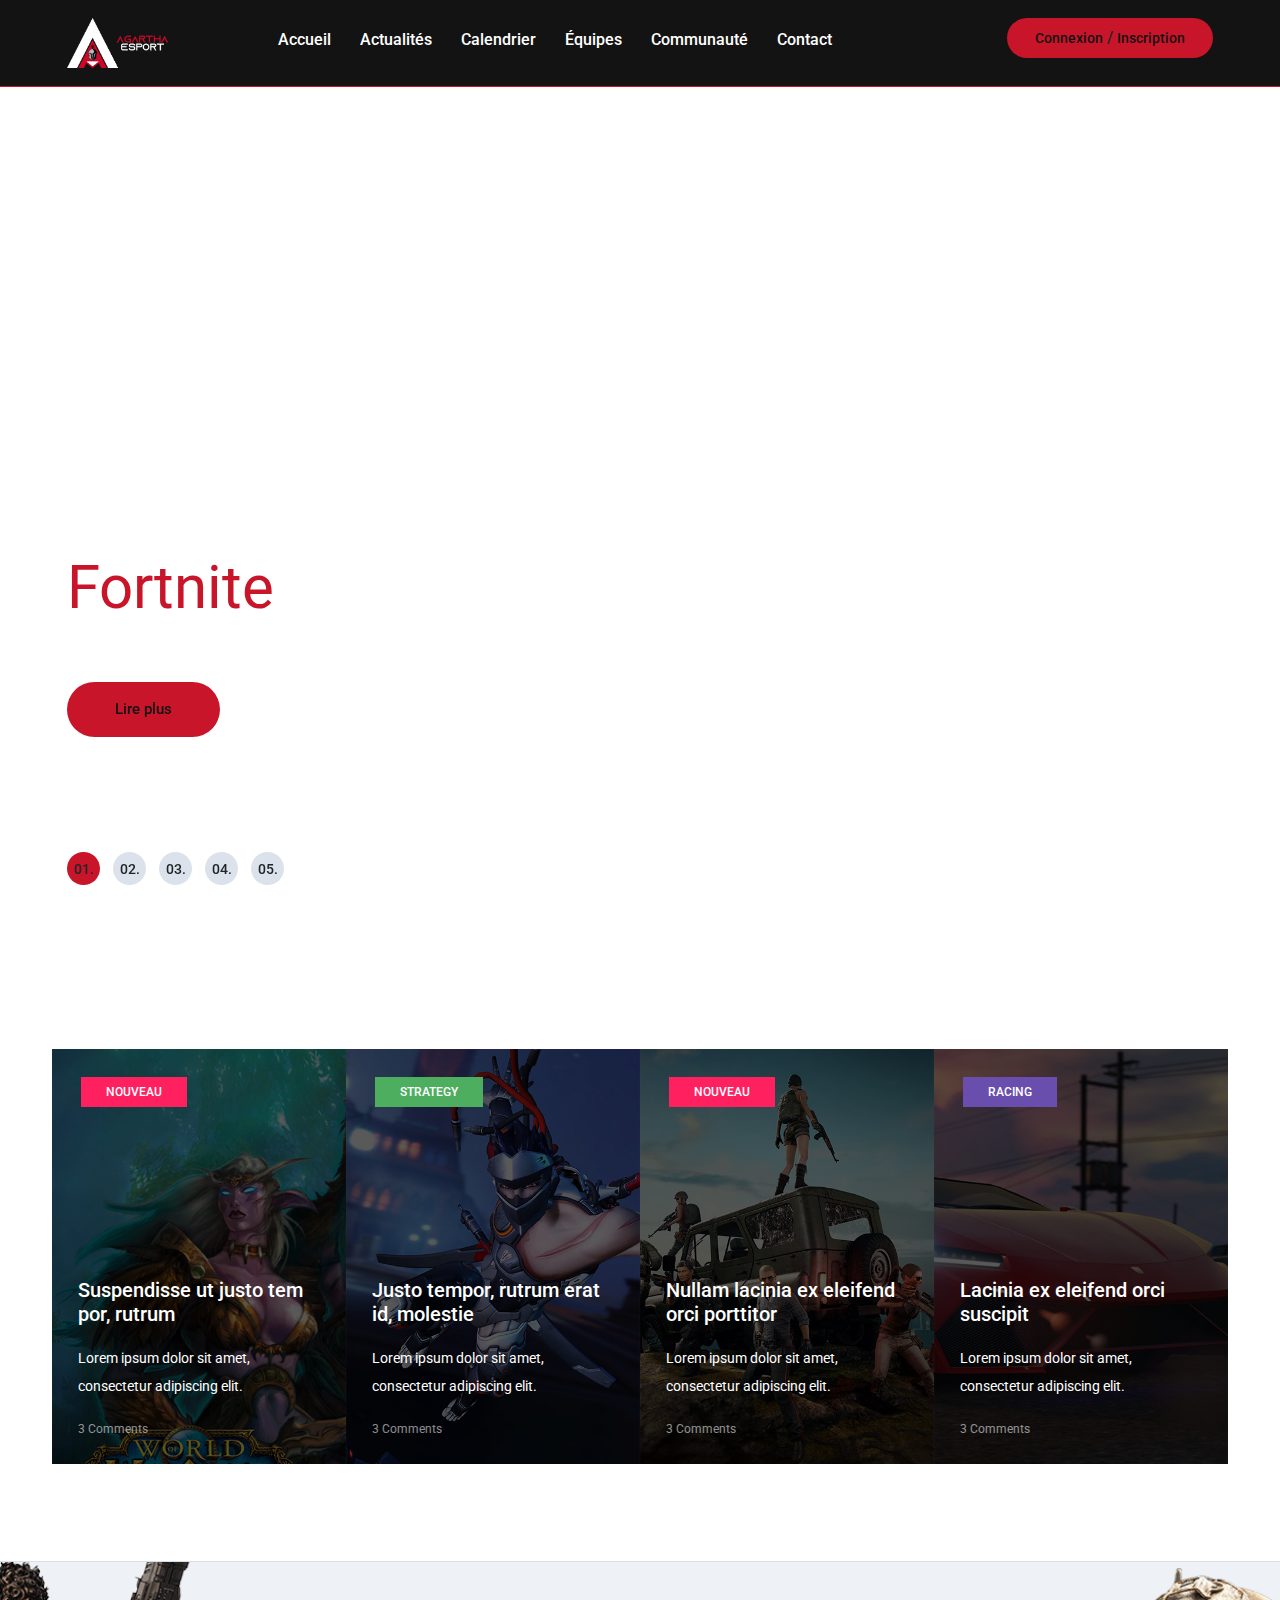
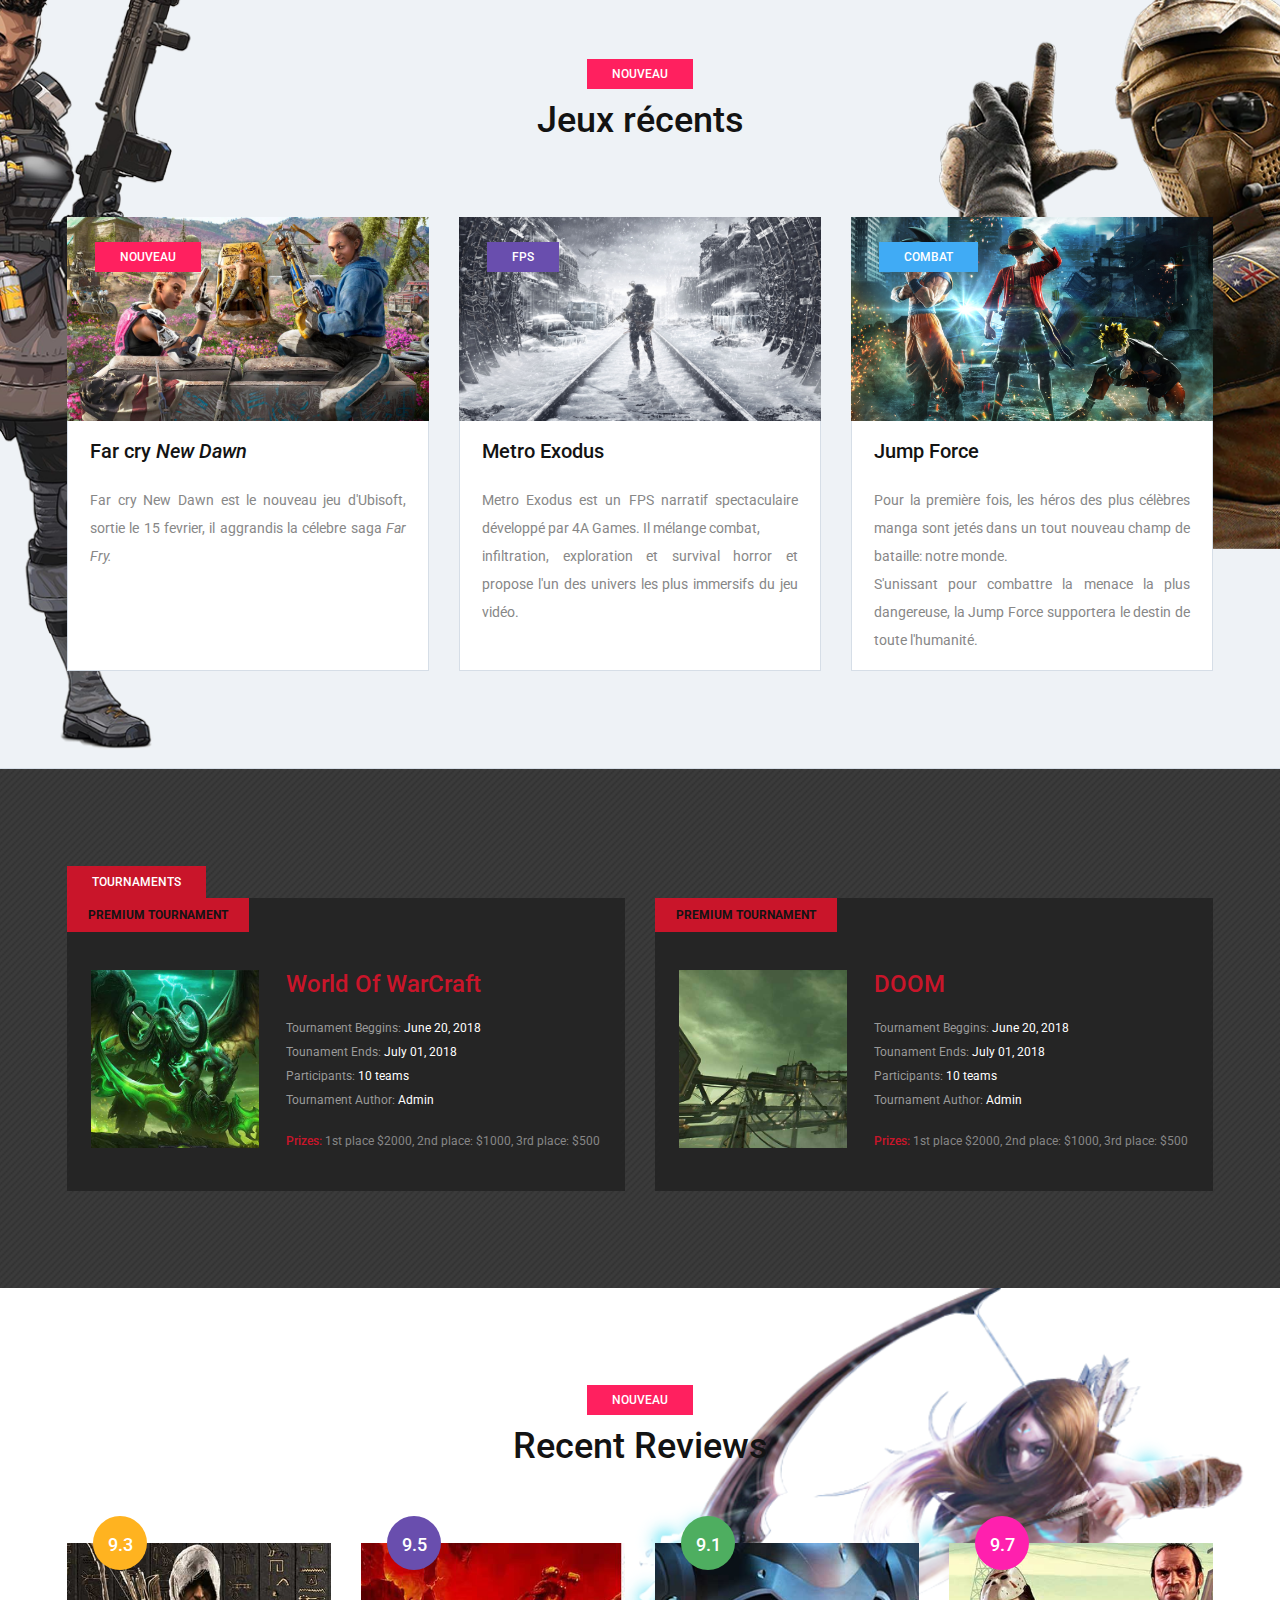
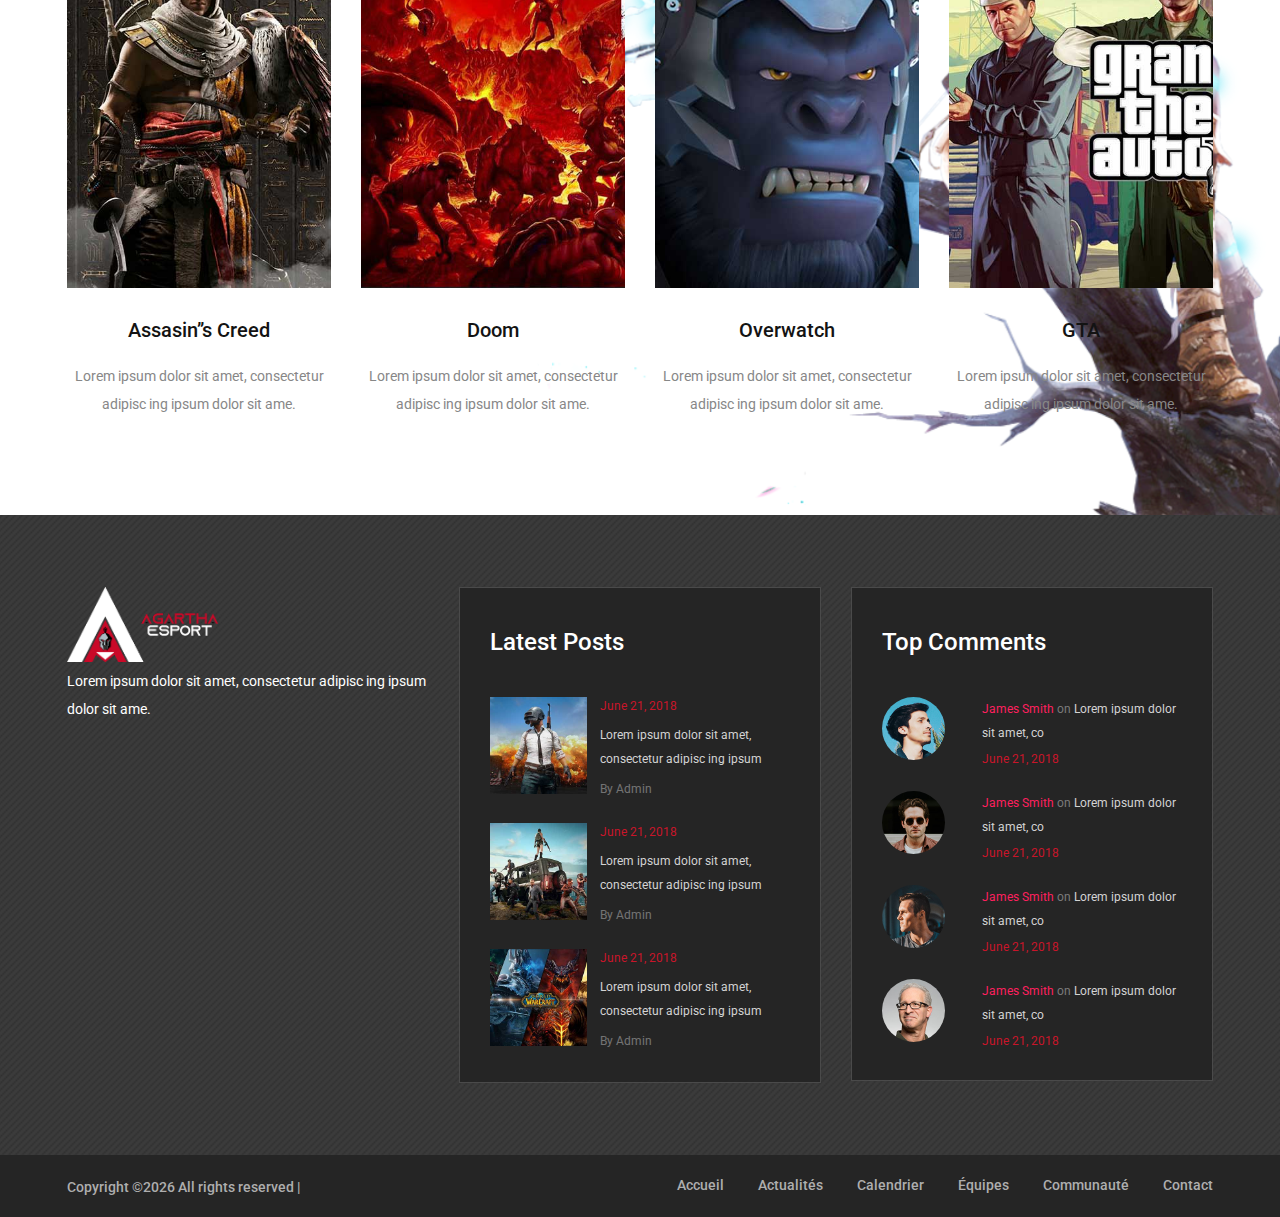
==== index.html @ fbe7c579 "Merge branch 'master' of https://github.com/drouet-djimy/site-agartha" ====
<!DOCTYPE html>
<html lang="fr">
<head>
	<title>Agartha esport</title>
	<meta charset="UTF-8">
	<meta name="description" content="Game Warrior Template">
	<meta name="keywords" content="warrior, game, creative, html">
	<meta name="viewport" content="width=device-width, initial-scale=1.0">
	<!-- Favicon -->   
	<link href="img/PP Facebook.jpg" rel="shortcut icon"/>

	<!-- Google Fonts -->
	<link href="https://fonts.googleapis.com/css?family=Roboto:400,400i,500,500i,700,700i" rel="stylesheet">

	<!-- Stylesheets -->
	<link rel="stylesheet" href="css/bootstrap.min.css"/>
	<link rel="stylesheet" href="css/font-awesome.min.css"/>
	<link rel="stylesheet" href="css/owl.carousel.css"/>
	<link rel="stylesheet" href="sass/style.css"/>
	<link rel="stylesheet" href="css/animate.css"/>


	<!--[if lt IE 9]>
	  <script src="https://oss.maxcdn.com/html5shiv/3.7.2/html5shiv.min.js"></script>
	  <script src="https://oss.maxcdn.com/respond/1.4.2/respond.min.js"></script>
	<![endif]-->

</head>
<body>
	<!-- Page Preloder -->
	<div id="preloder">
		<div class="loader"></div>
	</div>

	<!-- Header section -->
	<header class="header-section">
		<div class="container">
			<!-- logo -->
			<a class="site-logo" href="index.html">
				<img src="img/Logo Agartha.png" alt="" height="50px">
			</a>
			<div class="user-panel">
				<a href="#">Connexion</a>  /  <a href="#">Inscription</a>
			</div>
			<!-- responsive -->
			<div class="nav-switch">
				<i class="fa fa-bars"></i>
			</div>
			<!-- site menu -->
			<nav class="main-menu">
				<ul>
					<li><a href="index.html">Accueil</a></li>
					<li><a href="actualité.html">Actualités</a></li>
					<li><a href="#">Calendrier</a></li>
					<li><a href="equipe.html">Équipes</a></li>
					<li><a href="#">Communauté</a></li>
					<li><a href="contact.html">Contact</a></li>
				</ul>
			</nav>
		</div>
	</header>
	<!-- Header section end -->


	<!-- Hero section -->
	<section class="hero-section">
		<div class="hero-slider owl-carousel">
			<div class="hs-item set-bg" data-setbg="img/Fortnite-b.jpg">
				<div class="hs-text">
					<div class="container">
						<h2><span>Fortnite</span>, notre première équipe</h2>
						<p>Découvrez la première équipe d'Agartha sur le plus célèbre des battle royal !</p>
						<a href="#" class="site-btn">Lire plus</a>
					</div>
				</div>
			</div>
			<div class="hs-item set-bg" data-setbg="img/Apex-legends.jpg">
				<div class="hs-text">
					<div class="container">
						<h2> <span>Apex Legends</span>, le nouveau jeu phare</h2>
						<p>Apex legend, ce nouveau carton du studio <i>respawn entertainment</i>, fait parler de lui depuis plusieurs semaine.<br> Enfin un concurrent prometteur ?<br>
						Retrouver les <a href="#">streamers Agartha </a> pour du try hard et du fun. </p>
						<a href="#" class="site-btn">Lire plus</a>
					</div>
				</div>
			</div>
			<div class="hs-item set-bg" data-setbg="img/rainbow-six-siege-filtre.jpg">
				<div class="hs-text">
					<div class="container">
						<h2><span>R6 siege</span>, la nouvelle référence </h2>
						<p>Rainbow six siege, apres 3 ans de succes, la scene esport ne cesse de croitre. </p>
						<a href="#" class="site-btn">Lire plus</a>
					</div>
				</div>
			</div>
			<div class="hs-item set-bg" data-setbg="img/csgo-filtre.jpg">
				<div class="hs-text">
					<div class="container">
						<h2> <span>CS:GO</span>, la compétition continue</h2>
						<p>Malgrer un certain age pour le jeu counter-strike celui-ci reste l'un des piliers de l'esport.<br> Les audiances restent gigantesques (7 eme jeu le plus vue sur la célèbre plateforme Twitch) <br>Lors des tournois majeur son pic d'auditeurs à atteinds l'impressionnant chiffre de 1,7 million.</p>
						<a href="#" class="site-btn">Lire plus</a>
					</div>
				</div>
			</div>
			<div class="hs-item set-bg" data-setbg="img/Lol.jpg">
				<div class="hs-text">
					<div class="container">
						<h2><span>LOL</span>, le <i>MOBA</i> référence</h2>
						<p>League of legends reste le jeu le plus regarder sur Twitch devant <i>Fortnite</i> et <i>Apex legends</i> <br> <i>18 464 107 followers</i> Pour la catégorie LOL et  <i>100 000 spectateurs</i> en moyenne.</p>
						<a href="#" class="site-btn">Lire plus</a>
					</div>
				</div>
			</div>
		</div>
	</section>
	<!-- Hero section end -->


	<!-- Latest news section 
	<div class="latest-news-section">
		<div class="ln-title">Latest News</div>
		<div class="news-ticker">
			<div class="news-ticker-contant">
				<div class="nt-item"><span class="new">new</span>Lorem ipsum dolor sit amet, consectetur adipiscing elit. </div>
				<div class="nt-item"><span class="strategy">strategy</span>Isum dolor sit amet, consectetur adipiscing elit. </div>
				<div class="nt-item"><span class="racing">racing</span>Isum dolor sit amet, consectetur adipiscing elit. </div>
			</div>
		</div>
	</div>
	Latest news section end -->


	<!-- Feature section -->
	<section class="feature-section spad">
		<div class="container">
			<div class="row">
				<div class="col-lg-3 col-md-6 p-0">
					<div class="feature-item set-bg" data-setbg="img/features/1.jpg">
						<span class="cata new">nouveau</span>
						<div class="fi-content text-white">
							<h5><a href="#">Suspendisse ut justo tem por, rutrum</a></h5>
							<p>Lorem ipsum dolor sit amet, consectetur adipiscing elit. </p>
							<a href="#" class="fi-comment">3 Comments</a>
						</div>
					</div>
				</div>
				<div class="col-lg-3 col-md-6 p-0">
					<div class="feature-item set-bg" data-setbg="img/features/2.jpg">
						<span class="cata strategy">strategy</span>
						<div class="fi-content text-white">
							<h5><a href="#">Justo tempor, rutrum erat id, molestie</a></h5>
							<p>Lorem ipsum dolor sit amet, consectetur adipiscing elit. </p>
							<a href="#" class="fi-comment">3 Comments</a>
						</div>
					</div>
				</div>
				<div class="col-lg-3 col-md-6 p-0">
					<div class="feature-item set-bg" data-setbg="img/features/3.jpg">
						<span class="cata new">nouveau</span>
						<div class="fi-content text-white">
							<h5><a href="#">Nullam lacinia ex eleifend orci porttitor</a></h5>
							<p>Lorem ipsum dolor sit amet, consectetur adipiscing elit. </p>
							<a href="#" class="fi-comment">3 Comments</a>
						</div>
					</div>
				</div>
				<div class="col-lg-3 col-md-6 p-0">
					<div class="feature-item set-bg" data-setbg="img/features/4.jpg">
						<span class="cata racing">racing</span>
						<div class="fi-content text-white">
							<h5><a href="#">Lacinia ex eleifend orci suscipit</a></h5>
							<p>Lorem ipsum dolor sit amet, consectetur adipiscing elit. </p>
							<a href="#" class="fi-comment">3 Comments</a>
						</div>
					</div>
				</div>
			</div>
		</div>
	</section>
	<!-- Feature section end -->


	<!-- Recent game section  -->
	<section class="recent-game-section spad set-bg" data-setbg="img/apex-r6_banniere.png">
		<div class="container">
			<div class="section-title">
				<div class="cata new">nouveau</div>
				<h2>Jeux récents</h2>
			</div>
			<div class="row">
				<div class="col-lg-4 col-md-6">
					<div class="recent-game-item">
						<div class="rgi-thumb set-bg" data-setbg="img/recent-game/FarCryNewDawn.jpg">
							<div class="cata new">nouveau</div>
						</div>
						<div class="rgi-content">
							<h5>Far cry <i>New Dawn</i></h5>
							<p>Far cry New Dawn est le nouveau jeu d'Ubisoft, sortie le 15 fevrier, il aggrandis la célebre saga <i>Far Fry.</i> </p>
							<!--<a href="#" class="comment">3 Comments</a>-->
							<div class="rgi-extra">
								<!--<div class="rgi-star"><img src="img/icons/star.png" alt=""></div>
								<div class="rgi-heart"><img src="img/icons/heart.png" alt=""></div>-->
							</div>
						</div>
					</div>	
				</div>
				<div class="col-lg-4 col-md-6">
					<div class="recent-game-item">
						<div class="rgi-thumb set-bg" data-setbg="img/recent-game/MetroExodus.jpg">
							<div class="cata racing">FPS</div>
						</div>
						<div class="rgi-content">
							<h5>Metro Exodus</h5>
							<p>Metro Exodus est un FPS narratif spectaculaire développé par 4A Games. Il mélange combat, <br> infiltration, exploration et survival horror et propose l'un des univers les plus immersifs du jeu vidéo.</p>
							<!--<a href="#" class="comment">3 Comments</a>-->
							<div class="rgi-extra">
								<!--<div class="rgi-star"><img src="img/icons/star.png" alt=""></div>
								<div class="rgi-heart"><img src="img/icons/heart.png" alt=""></div>-->
							</div>
						</div>
					</div>	
				</div>
				<div class="col-lg-4 col-md-6">
					<div class="recent-game-item">
						<div class="rgi-thumb set-bg" data-setbg="img/recent-game/JumpForce.jpg">
							<div class="cata adventure">Combat</div>
						</div>
						<div class="rgi-content">
							<h5>Jump Force</h5>
							<p>Pour la première fois, les héros des plus célèbres manga sont jetés dans un tout nouveau champ de bataille: notre monde.<br> S'unissant pour combattre la menace la plus dangereuse, la Jump Force supportera le destin de toute l'humanité.</p>
							<!--<a href="#" class="comment">3 Comments</a>-->
							<div class="rgi-extra">
								<!--<div class="rgi-star"><img src="img/icons/star.png" alt=""></div>
								<div class="rgi-heart"><img src="img/icons/heart.png" alt=""></div>-->
							</div>
						</div>
					</div>	
				</div>
			</div>
		</div>
	</section>
	<!-- Recent game section end -->


	<!-- Tournaments section -->
	<section class="tournaments-section spad">
		<div class="container">
			<div class="tournament-title">Tournaments</div>
			<div class="row">
				<div class="col-md-6">
					<div class="tournament-item mb-4 mb-lg-0">
						<div class="ti-notic">Premium Tournament</div>
						<div class="ti-content">
							<div class="ti-thumb set-bg" data-setbg="img/tournament/1.jpg"></div>
							<div class="ti-text">
								<h4>World Of WarCraft</h4>
								<ul>
									<li><span>Tournament Beggins:</span> June 20, 2018</li>
									<li><span>Tounament Ends:</span> July 01, 2018</li>
									<li><span>Participants:</span> 10 teams</li>
									<li><span>Tournament Author:</span> Admin</li>
								</ul>
								<p><span>Prizes:</span> 1st place $2000, 2nd place: $1000, 3rd place: $500</p>
							</div>
						</div>
					</div>
				</div>
				<div class="col-md-6">
					<div class="tournament-item">
						<div class="ti-notic">Premium Tournament</div>
						<div class="ti-content">
							<div class="ti-thumb set-bg" data-setbg="img/tournament/2.jpg"></div>
							<div class="ti-text">
								<h4>DOOM</h4>
								<ul>
									<li><span>Tournament Beggins:</span> June 20, 2018</li>
									<li><span>Tounament Ends:</span> July 01, 2018</li>
									<li><span>Participants:</span> 10 teams</li>
									<li><span>Tournament Author:</span> Admin</li>
								</ul>
								<p><span>Prizes:</span> 1st place $2000, 2nd place: $1000, 3rd place: $500</p>
							</div>
						</div>
					</div>
				</div>
			</div>
		</div>
	</section>
	<!-- Tournaments section bg -->


	<!-- Review section -->
	<section class="review-section spad set-bg" id="image_ashe" data-setbg="img/ashe-banniere.png">
		<div class="container">
			<div class="section-title">
				<div class="cata new">nouveau</div>
				<h2>Recent Reviews</h2>
			</div>
			<div class="row">
				<div class="col-lg-3 col-md-6">
					<div class="review-item">
						<div class="review-cover set-bg" data-setbg="img/review/1.jpg">
							<div class="score yellow">9.3</div>
						</div>
						<div class="review-text">
							<h5>Assasin’’s Creed</h5>
							<p>Lorem ipsum dolor sit amet, consectetur adipisc ing ipsum dolor sit ame.</p>
						</div>
					</div>
				</div>
				<div class="col-lg-3 col-md-6">
					<div class="review-item">
						<div class="review-cover set-bg" data-setbg="img/review/2.jpg">
							<div class="score purple">9.5</div>
						</div>
						<div class="review-text">
							<h5>Doom</h5>
							<p>Lorem ipsum dolor sit amet, consectetur adipisc ing ipsum dolor sit ame.</p>
						</div>
					</div>
				</div>
				<div class="col-lg-3 col-md-6">
					<div class="review-item">
						<div class="review-cover set-bg" data-setbg="img/review/3.jpg">
							<div class="score green">9.1</div>
						</div>
						<div class="review-text">
							<h5>Overwatch</h5>
							<p>Lorem ipsum dolor sit amet, consectetur adipisc ing ipsum dolor sit ame.</p>
						</div>
					</div>
				</div>
				<div class="col-lg-3 col-md-6">
					<div class="review-item">
						<div class="review-cover set-bg" data-setbg="img/review/4.jpg">
							<div class="score pink">9.7</div>
						</div>
						<div class="review-text">
							<h5>GTA</h5>
							<p>Lorem ipsum dolor sit amet, consectetur adipisc ing ipsum dolor sit ame.</p>
						</div>
					</div>
				</div>
			</div>
		</div>
	</section>
	<!-- Review section end -->


	<!-- Footer top section -->
	<section class="footer-top-section">
		<div class="container">
			<div class="footer-top-bg">
				<img src="img/maverick.png" alt="">
			</div>
			<div class="row">
				<div class="col-lg-4">
					<div class="footer-logo text-white">
						<img src="img/Logo Agartha.png" alt="">
						<p>Lorem ipsum dolor sit amet, consectetur adipisc ing ipsum dolor sit ame.</p>
					</div>
				</div>
				<div class="col-lg-4 col-md-6">
					<div class="footer-widget mb-5 mb-md-0">
						<h4 class="fw-title">Latest Posts</h4>
						<div class="latest-blog">
							<div class="lb-item">
								<div class="lb-thumb set-bg" data-setbg="img/latest-blog/1.jpg"></div>
								<div class="lb-content">
									<div class="lb-date">June 21, 2018</div>
									<p>Lorem ipsum dolor sit amet, consectetur adipisc ing ipsum </p>
									<a href="#" class="lb-author">By Admin</a>
								</div>
							</div>
							<div class="lb-item">
								<div class="lb-thumb set-bg" data-setbg="img/latest-blog/2.jpg"></div>
								<div class="lb-content">
									<div class="lb-date">June 21, 2018</div>
									<p>Lorem ipsum dolor sit amet, consectetur adipisc ing ipsum </p>
									<a href="#" class="lb-author">By Admin</a>
								</div>
							</div>
							<div class="lb-item">
								<div class="lb-thumb set-bg" data-setbg="img/latest-blog/3.jpg"></div>
								<div class="lb-content">
									<div class="lb-date">June 21, 2018</div>
									<p>Lorem ipsum dolor sit amet, consectetur adipisc ing ipsum </p>
									<a href="#" class="lb-author">By Admin</a>
								</div>
							</div>
						</div>
					</div>
				</div>
				<div class="col-lg-4 col-md-6">
					<div class="footer-widget">
						<h4 class="fw-title">Top Comments</h4>
						<div class="top-comment">
							<div class="tc-item">
								<div class="tc-thumb set-bg" data-setbg="img/authors/1.jpg"></div>
								<div class="tc-content">
									<p><a href="#">James Smith</a> <span>on</span>  Lorem ipsum dolor sit amet, co</p>
									<div class="tc-date">June 21, 2018</div>
								</div>
							</div>
							<div class="tc-item">
								<div class="tc-thumb set-bg" data-setbg="img/authors/2.jpg"></div>
								<div class="tc-content">
									<p><a href="#">James Smith</a> <span>on</span>  Lorem ipsum dolor sit amet, co</p>
									<div class="tc-date">June 21, 2018</div>
								</div>
							</div>
							<div class="tc-item">
								<div class="tc-thumb set-bg" data-setbg="img/authors/3.jpg"></div>
								<div class="tc-content">
									<p><a href="#">James Smith</a> <span>on</span>  Lorem ipsum dolor sit amet, co</p>
									<div class="tc-date">June 21, 2018</div>
								</div>
							</div>
							<div class="tc-item">
								<div class="tc-thumb set-bg" data-setbg="img/authors/4.jpg"></div>
								<div class="tc-content">
									<p><a href="#">James Smith</a> <span>on</span>  Lorem ipsum dolor sit amet, co</p>
									<div class="tc-date">June 21, 2018</div>
								</div>
							</div>
						</div>
					</div>
				</div>
			</div>
		</div>
	</section>
	<!-- Footer top section end -->

	
	<!-- Footer section -->
	<footer class="footer-section">
		<div class="container">
			<ul class="footer-menu">
				<li><a href="index.html">Accueil</a></li>
					<li><a href="#">Actualités</a></li>
					<li><a href="#">Calendrier</a></li>
					<li><a href="review.html">Équipes</a></li>
					<li><a href="#">Communauté</a></li>
					<li><a href="contact.html">Contact</a></li>
			</ul>
			<p class="copyright"><!-- Link back to Colorlib can't be removed. Template is licensed under CC BY 3.0. -->
Copyright &copy;<script>document.write(new Date().getFullYear());</script> All rights reserved |</a>
<!-- Link back to Colorlib can't be removed. Template is licensed under CC BY 3.0. -->
</p>
		</div>
	</footer>
	<!-- Footer section end -->


	<!--====== Javascripts & Jquery ======-->
	<script src="js/jquery-3.2.1.min.js"></script>
	<script src="js/bootstrap.min.js"></script>
	<script src="js/owl.carousel.min.js"></script>
	<script src="js/jquery.marquee.min.js"></script>
	<script src="js/main.js"></script>
    </body>
</html>
---- sass/style.css ----
/* =================================
------------------------------------
  Game Warrior Template
  Version: 1.0
 ------------------------------------ 
 ====================================*/
/*----------------------------------------*/
/* Template default CSS
/*----------------------------------------*/
html,
body {
  height: 100%;
  font-family: 'Roboto', sans-serif;
  -webkit-font-smoothing: antialiased;
  font-smoothing: antialiased;
}

h1,
h2,
h3,
h4,
h5,
h6 {
  margin: 0;
  font-weight: 500;
  color: #131313;
}

h1 {
  font-size: 70px;
}

h2 {
  font-size: 36px;
}

h3 {
  font-size: 30px;
}

h4 {
  font-size: 24px;
}

h5 {
  font-size: 20px;
}

h6 {
  font-size: 16px;
}

p {
  font-size: 14px;
  color: #878787;
  line-height: 2;
}

img {
  max-width: 100%;
}

input:focus,
select:focus,
button:focus,
textarea:focus {
  outline: none;
}

a:hover,
a:focus {
  text-decoration: none;
  outline: none;
}

ul,
ol {
  padding: 0;
  margin: 0;
}

/*---------------------
  Helper CSS
-----------------------*/
.section-title {
  text-align: center;
  margin-bottom: 75px;
}

.section-title h2 {
  padding-top: 10px;
  font-size: 36px;
}

.set-bg {
  background-repeat: no-repeat;
  background-size: cover;
  background-position: top center;
}

.spad {
  padding-top: 97px;
  padding-bottom: 97px;
}

.text-white h1, .text-white h2, .text-white h3, .text-white h4, .text-white h5, .text-white h6, .text-white p, .text-white span, .text-white li, .text-white a {
  color: #fff;
}

.rating i {
  color: #c9152a;
}

.rating .is-fade {
  color: #e0e3e4;
}

/*---------------------
  Commom elements
-----------------------*/
/* buttons */
.site-btn {
  display: inline-block;
  text-align: center;
  font-size: 15px;
  color: #131313;
  padding: 16px 30px;
  min-width: 153px;
  border-radius: 50px;
  font-weight: 500;
  border: none;
  background: #c9152a;
  cursor: pointer;
}

.site-btn.btn-sm {
  padding: 10px 30px;
  min-width: 163px;
}

.site-btn:hover {
  color: #131313;
}

.cata {
  display: inline-block;
  text-transform: uppercase;
  font-size: 12px;
  font-weight: 500;
  color: #fff;
  padding: 6px 25px;
}

.cata.new {
  background: #ff205f;
}

.cata.strategy {
  background: #4eae60;
}

.cata.racing {
  background: #694eae;
}

.cata.adventure {
  background: #40abf5;
}

/* Preloder */
#preloder {
  position: fixed;
  width: 100%;
  height: 100%;
  top: 0;
  left: 0;
  z-index: 999999;
  background: #fff;
}

.loader {
  width: 40px;
  height: 40px;
  position: absolute;
  top: 50%;
  left: 50%;
  margin-top: -13px;
  margin-left: -13px;
  border-radius: 60px;
  animation: loader 0.8s linear infinite;
  -webkit-animation: loader 0.8s linear infinite;
}

@keyframes loader {
  0% {
    -webkit-transform: rotate(0deg);
    transform: rotate(0deg);
    border: 4px solid #f44336;
    border-left-color: transparent;
  }
  50% {
    -webkit-transform: rotate(180deg);
    transform: rotate(180deg);
    border: 4px solid #673ab7;
    border-left-color: transparent;
  }
  100% {
    -webkit-transform: rotate(360deg);
    transform: rotate(360deg);
    border: 4px solid #f44336;
    border-left-color: transparent;
  }
}

@-webkit-keyframes loader {
  0% {
    -webkit-transform: rotate(0deg);
    border: 4px solid #f44336;
    border-left-color: transparent;
  }
  50% {
    -webkit-transform: rotate(180deg);
    border: 4px solid #673ab7;
    border-left-color: transparent;
  }
  100% {
    -webkit-transform: rotate(360deg);
    border: 4px solid #f44336;
    border-left-color: transparent;
  }
}

/*------------------
  Header section
---------------------*/
.header-section {
  background: #131313;
  clear: both;
  overflow: hidden;
  padding: 18px 0;
  border-bottom: 1px solid #c9152a;
}

.site-logo {
  display: inline-block;
  float: left;
  padding-top: 0px;
  height: 50px;
}

.user-panel {
  float: right;
  font-weight: 500;
  background: #c9152a;
  padding: 8px 28px;
  border-radius: 30px;
}

.user-panel a {
  font-size: 14px;
  color: #131313;
}

.main-menu {
  float: right;
  margin-right: 170px;
}

.main-menu ul {
  list-style: none;
}

.main-menu ul li {
  display: inline;
}

.main-menu ul li a {
  display: inline-block;
  font-size: 16px;
  color: #fff;
  margin-left: 15px;
  font-weight: 500;
  padding: 10px 5px;
}

.main-menu ul li a:hover {
  color: #c9152a;
}

.header-btn {
  float: right;
  margin-right: 0;
}

.nav-switch {
  display: none;
}

/*------------------
  Hero Section
---------------------*/
.hero-slider .hs-item {
  height: 865px;
  display: table;
  width: 100%;
}

.hero-slider .hs-text {
  display: table-cell;
  vertical-align: middle;
}

.hero-slider .hs-text h2 {
  color: #fff;
  font-weight: 400;
  font-size: 60px;
  margin-top: 250px;
  position: relative;
  top: -80px;
  opacity: 0;
}

.hero-slider .hs-text h2 span {
  color: #c9152a;
}

.hero-slider .hs-text p {
  color: #fff;
  margin-bottom: 30px;
  margin-left: 42px;
  position: relative;
  position: relative;
  top: -90px;
  opacity: 0;
}

.hero-slider .hs-text .site-btn {
  position: relative;
  top: -100px;
  opacity: 0;
}

.hero-slider .owl-item.active .hs-item h2, .hero-slider .owl-item.active .hs-item p, .hero-slider .owl-item.active .hs-item .site-btn {
  top: 0;
  opacity: 1;
}

.hero-slider .owl-item.active .hs-item h2 {
  -webkit-transition: all 0.5s ease 1s;
  transition: all 0.5s ease 1s;
}

.hero-slider .owl-item.active .hs-item p {
  -webkit-transition: all 0.5s ease 0.8s;
  transition: all 0.5s ease 0.8s;
}

.hero-slider .owl-item.active .hs-item .site-btn {
  -webkit-transition: all 0.5s ease 0.6s;
  transition: all 0.5s ease 0.6s;
}

.hero-slider .owl-dots {
  position: relative;
  max-width: 1146px;
  margin: -33px auto 0;
  top: -67px;
  z-index: 5;
}

.hero-slider .owl-dots .owl-dot {
  display: inline-block;
  margin-right: 13px;
  width: 33px;
  height: 33px;
  font-size: 14px;
  font-weight: 500;
  text-align: center;
  padding-top: 7px;
  border-radius: 40px;
  background: #dbe2ec;
}

.hero-slider .owl-dots .owl-dot.active {
  background: #c9152a;
}

/*---------------------
  Latest News section
-----------------------*/
.latest-news-section {
  overflow: hidden;
  display: block;
  clear: both;
  background: #131313;
  padding: 24px 0;
  position: relative;
}

.ln-title {
  position: absolute;
  height: 100%;
  width: 29%;
  left: 0;
  top: 0;
  text-align: right;
  padding-top: 24px;
  padding-right: 66px;
  font-size: 18px;
  font-weight: 500;
  color: #fff;
  background: #c9152a;
  z-index: 1;
}

.news-ticker {
  width: 71%;
  float: right;
  overflow: hidden;
  display: inline-block;
}

.news-ticker-contant .nt-item {
  margin-right: 35px;
  color: #fff;
  display: inline-block;
}

.news-ticker-contant .nt-item span {
  margin-right: 35px;
  display: inline-block;
  text-transform: uppercase;
  font-size: 12px;
  font-weight: 500;
  color: #fff;
  padding: 4px 20px;
}

.news-ticker-contant .nt-item span.new {
  background: #ff205f;
}

.news-ticker-contant .nt-item span.strategy {
  background: #4eae60;
}

.news-ticker-contant .nt-item span.racing {
  background: #694eae;
}

/*------------------
  Feature Section
---------------------*/
.feature-item {
  height: 415px;
  position: relative;
}

.feature-item:after {
  position: absolute;
  content: "";
  width: 100%;
  height: 100%;
  left: 0;
  top: 0;
  background: #000;
  opacity: .65;
}

.feature-item .cata {
  position: relative;
  margin-top: 28px;
  margin-left: 29px;
  z-index: 3;
}

.feature-item .fi-content {
  position: absolute;
  width: 100%;
  left: 0;
  bottom: 0;
  padding: 0 26px 24px;
  z-index: 2;
}

.feature-item .fi-content h5 {
  margin-bottom: 18px;
}

.feature-item .fi-content .fi-comment {
  font-size: 12px;
  opacity: .54;
}

/*----------------------
  Recent Game Section
------------------------*/
.recent-game-section {
  background-color: #eef2f6;
  border-top: 1px solid #d6dee7;
  border-bottom: 1px solid #d6dee7;
}

.recent-game-item .rgi-thumb {
  height: 204px;
  padding: 25px 28px;
}

.recent-game-item .rgi-content {
  padding: 15px 22px 20px;
  height: 250px;
  background: #fff;
  border: 1px solid #d6dee7;
  border-top: none;
  position: relative;
  text-align: justify;
}

.recent-game-item .rgi-content h5 {
  margin-bottom: 20px;
  line-height: 1.5;
}

.recent-game-item .rgi-content .comment {
  font-size: 12px;
  color: #737373;
}

.recent-game-item .rgi-extra {
  position: absolute;
  right: 0;
  bottom: 0;
  width: 70px;
}

.recent-game-item .rgi-extra .rgi-star, .recent-game-item .rgi-extra .rgi-heart {
  height: 35px;
  width: 35px;
  float: left;
  display: block;
  padding: 6px 8px 0;
}

.recent-game-item .rgi-extra .rgi-star {
  background: #c9152a;
}

.recent-game-item .rgi-extra .rgi-heart {
  background: #ff205f;
}

/*----------------------
  Tournaments Section
------------------------*/
.tournaments-section {
  background-image: url("../img/pattern.png");
  background-repeat: repeat;
}

.tournament-title {
  display: inline-block;
  padding: 7px 25px;
  font-size: 12px;
  font-weight: 500;
  color: #fff;
  text-transform: uppercase;
  background: #c9152a;
}

.tournament-item {
  background: #252525;
}

.tournament-item .ti-notic {
  display: inline-block;
  padding: 8px 21px;
  font-size: 12px;
  font-weight: 700;
  color: #131313;
  text-transform: uppercase;
  background: #c9152a;
}

.tournament-item .ti-content {
  padding: 38px 24px;
  overflow: hidden;
}

.tournament-item .ti-thumb {
  width: 168px;
  height: 178px;
  float: left;
}

.tournament-item .ti-text {
  padding-left: 195px;
}

.tournament-item .ti-text h4 {
  color: #c9152a;
  margin-bottom: 20px;
}

.tournament-item .ti-text ul {
  list-style: none;
  margin-bottom: 20px;
}

.tournament-item .ti-text ul li {
  color: #fff;
  font-size: 12px;
  margin-bottom: 6px;
}

.tournament-item .ti-text ul li span {
  color: #9a9a9a;
}

.tournament-item .ti-text p {
  font-size: 12px;
  margin-bottom: 0;
}

.tournament-item .ti-text p span {
  font-weight: 500;
  color: #c9152a;
}

/*----------------------
  Review Section
------------------------*/
.review-section {
  background-position: right top;
}

.review-item .review-cover {
  position: relative;
  margin-bottom: 30px;
  height: 345px;
}

.review-item .review-cover .score {
  position: absolute;
  width: 54px;
  height: 54px;
  top: -27px;
  left: 26px;
  padding-top: 15px;
  font-size: 18px;
  font-weight: 500;
  color: #fff;
  text-align: center;
  border-radius: 50%;
  z-index: 1;
}

.review-item .review-cover .score.yellow {
  background: #ffb320;
}

.review-item .review-cover .score.purple {
  background: #694eae;
}

.review-item .review-cover .score.pink {
  background: #ff20ae;
}

.review-item .review-cover .score.green {
  background: #4eae60;
}

.review-item .review-text {
  text-align: center;
}

.review-item .review-text h5 {
  margin-bottom: 20px;
}

.review-item .review-text p {
  margin-bottom: 0;
}

.review-item .rating {
  margin-bottom: 20px;
}

.review-item .rating i {
  font-size: 12px;
}

/*----------------------
  Footer top Section
------------------------*/
.footer-top-section {
  background-image: url("../img/pattern.png");
  background-repeat: repeat;
  padding: 72px 0;
}

.footer-top-section .container {
  position: relative;
}

.footer-top-bg {
  position: absolute;
  left: 50px;
  bottom: -80px;
  width: 250px;
  z-index: 2;
}

.footer-logo img {
  height: 75px;
  margin-bottom: 5px;
}

.footer-widget {
  padding: 40px 30px 7px;
  background: #252525;
  border: 1px solid #4a4a4a;
}

.footer-widget .fw-title {
  color: #fff;
  margin-bottom: 40px;
}

.latest-blog .lb-item {
  margin-bottom: 23px;
  overflow: hidden;
}

.latest-blog .lb-item .lb-thumb {
  width: 97px;
  height: 97px;
  float: left;
}

.latest-blog .lb-item .lb-content {
  padding-left: 110px;
}

.latest-blog .lb-item .lb-content .lb-date {
  font-size: 12px;
  color: #c9152a;
  margin-bottom: 8px;
}

.latest-blog .lb-item .lb-content p {
  font-size: 12px;
  margin-bottom: 5px;
  color: #d3d3d3;
}

.latest-blog .lb-item .lb-content .lb-author {
  font-size: 12px;
  color: #d3d3d3;
  opacity: 0.45;
}

.top-comment {
  overflow: hidden;
}

.top-comment .tc-item {
  margin-bottom: 23px;
  overflow: hidden;
}

.top-comment .tc-item .tc-thumb {
  width: 63px;
  height: 63px;
  border-radius: 50%;
  float: left;
}

.top-comment .tc-item .tc-content {
  padding-left: 100px;
}

.top-comment .tc-item .tc-content p {
  font-size: 12px;
  color: #d3d3d3;
  margin-bottom: 5px;
}

.top-comment .tc-item .tc-content p a {
  color: #ff205f;
}

.top-comment .tc-item .tc-content p span {
  color: #7a7a7a;
}

.top-comment .tc-item .tc-content .tc-date {
  font-size: 12px;
  color: #c9152a;
}

/*----------------------
  Footer Section
------------------------*/
.footer-section {
  padding: 18px 0 16px;
  overflow: hidden;
  background: #252525;
}

.footer-menu {
  list-style: none;
  float: right;
}

.footer-menu li {
  display: inline;
}

.footer-menu li a {
  display: inline-block;
  font-size: 14px;
  font-weight: 500;
  color: #aeaeae;
  margin-left: 30px;
}

.copyright {
  float: left;
  margin-bottom: 0;
  font-weight: 500;
  color: #aeaeae;
}

/*------------------
  Other Pages
--------------------
====================*/
.page-info-section {
  height: 499px;
  position: relative;
}

.page-info-section .pi-content {
  position: absolute;
  width: 100%;
  bottom: 65px;
  left: 0;
  z-index: 2;
}

.page-info-section .pi-content h2 {
  font-size: 60px;
  margin-bottom: 25px;
  font-weight: 400;
}

.site-pagination {
  padding-top: 50px;
}

.site-pagination a, .site-pagination span {
  width: 33px;
  height: 33px;
  font-size: 14px;
  font-weight: 500;
  padding-top: 7px;
  text-align: center;
  display: inline-block;
  border-radius: 50%;
  color: #131313;
  margin-right: 10px;
}

.site-pagination .active {
  background: #c9152a;
}

.site-pagination.sp-style-2 a, .site-pagination.sp-style-2 span {
  background: #e5e5e5;
}

.site-pagination.sp-style-2 .active {
  background: #c9152a;
}

.widget-item {
  margin-bottom: 73px;
}

.widget-item:last-child {
  margin-bottom: 0;
}

.widget-item .widget-title {
  margin-bottom: 40px;
}

.widget-item .latest-blog .lb-item .lb-content p,
.widget-item .top-comment .tc-item .tc-content p {
  color: #131313;
}

.widget-item .latest-blog .lb-item .lb-content .lb-author {
  color: #737373;
}

.widget-item .top-comment .tc-item .tc-content {
  padding-right: 20px;
}

.widget-item .review-item {
  background: #eff2f5;
}

.widget-item .review-item .review-text {
  padding: 0 35px 20px;
}

.search-widget {
  position: relative;
}

.search-widget input {
  width: 100%;
  height: 41px;
  border: 1px solid #d6dee7;
  padding-left: 22px;
  padding-right: 45px;
  font-size: 12px;
}

.search-widget button {
  position: absolute;
  right: 0;
  top: 0;
  height: 100%;
  background: none;
  border: none;
  padding-right: 15px;
  color: #878787;
  cursor: pointer;
}

/*-----------------
  Categories page
--------------------*/
.recent-game-page .recent-game-item {
  margin-bottom: 42px;
}

/*-----------------
  Single blog page
--------------------*/
.single-blog-page .blog-thumb {
  height: 424px;
  padding-top: 24px;
  padding-left: 29px;
  margin-bottom: 40px;
  position: relative;
}

.single-blog-page .blog-thumb .rgi-extra {
  position: absolute;
  right: 0;
  bottom: 0;
  width: 70px;
}

.single-blog-page .blog-thumb .rgi-extra .rgi-star, .single-blog-page .blog-thumb .rgi-extra .rgi-heart {
  height: 35px;
  width: 35px;
  float: left;
  display: block;
  padding: 6px 8px 0;
}

.single-blog-page .blog-thumb .rgi-extra .rgi-star {
  background: #c9152a;
}

.single-blog-page .blog-thumb .rgi-extra .rgi-heart {
  background: #ff205f;
}

.single-blog-page .blog-content h3 {
  margin-bottom: 10px;
}

.single-blog-page .blog-content .meta-comment {
  display: block;
  font-size: 12px;
  color: #737373;
  margin-bottom: 25px;
}

.single-blog-page .blog-content p {
  margin-bottom: 25px;
}

.comment-warp {
  padding-top: 50px;
}

.comment-title {
  margin-bottom: 45px;
}

.comment-list {
  list-style: none;
}

.comment-list li {
  margin-bottom: 40px;
  overflow: hidden;
}

.comment-list .comment .comment-avator {
  width: 63px;
  height: 63px;
  border-radius: 50%;
  float: left;
}

.comment-list .comment .comment-content {
  padding-left: 100px;
}

.comment-list .comment .comment-content h5 {
  font-size: 12px;
  color: #131313;
  font-weight: 400;
  margin-bottom: 10px;
}

.comment-list .comment .comment-content h5 span {
  color: #c9152a;
  padding-left: 18px;
}

.comment-list .comment .comment-content p {
  font-size: 12px;
  margin-bottom: 5px;
}

.comment-list .comment .comment-content .reply {
  font-size: 12px;
  color: #ff1d55;
}

.comment-form-warp {
  padding-top: 30px;
}

.comment-form input[type=text],
.comment-form input[type=email],
.comment-form textarea {
  width: 100%;
  height: 41px;
  border: 1px solid #d6dee7;
  padding-left: 22px;
  padding-right: 45px;
  font-size: 12px;
  margin-bottom: 24px;
}

.comment-form textarea {
  height: 243px;
  padding-top: 15px;
  padding-bottom: 15px;
  margin-bottom: 38px;
}

/*-----------------
  Review page
--------------------*/
.review-page .review-item {
  margin-bottom: 63px;
}

.review-page .review-item .review-text h4 {
  margin-bottom: 10px;
}

.review-dark .review-item .review-text p {
  color: #b5b5b5;
}

.review-section.review-dark {
  background-position: center top;
}

/*-----------------
  Community page
--------------------*/
.community-page .site-pagination {
  padding-top: 62px;
}

.community-warp {
  max-width: 1367px;
  margin: 0 auto;
  background: rgba(0, 0, 0, 0.28);
}

.community-post-list {
  list-style: none;
}

.community-post-list li {
  padding: 33px 55px 65px;
  margin-bottom: 21px;
  overflow: hidden;
  border: 1px solid #878787;
  background: #1f2225;
}

.community-post-list .community-post .author-avator {
  width: 63px;
  height: 63px;
  border-radius: 50%;
  float: left;
}

.community-post-list .community-post .post-content {
  padding-left: 100px;
}

.community-post-list .community-post .post-content h5 {
  font-size: 16px;
  color: #ff205f;
  font-weight: 400;
  margin-bottom: 10px;
}

.community-post-list .community-post .post-content h5 span {
  color: #7a7a7a;
  padding-left: 18px;
}

.community-post-list .community-post .post-content p {
  color: #fff;
  margin-bottom: 5px;
}

.community-post-list .community-post .post-content .post-date {
  font-size: 12px;
  color: #c9152a;
  margin-bottom: 18px;
}

.community-post-list .attachment-file {
  padding-top: 60px;
  max-width: 435px;
}

.community-top-title {
  margin-bottom: 50px;
}

.community-filter {
  margin-bottom: 80px;
}

.community-filter label {
  font-size: 18px;
  color: #1f2225;
  font-weight: 500;
  padding-right: 10px;
}

.community-filter select {
  width: 201px;
  height: 42px;
  font-size: 14px;
  padding: 0 18px;
  color: #1f2225;
  font-weight: 500;
}

/*-----------------
  Contact page
--------------------*/
.map {
  height: 515px;
  background: #ddd;
  margin-bottom: 90px;
}

.contact-info-list {
  padding-top: 55px;
  padding-bottom: 20px;
  list-style: none;
}

.contact-info-list li {
  margin-bottom: 30px;
}

.contact-info-list .cf-left {
  width: 95px;
  float: left;
  font-size: 16px;
  font-weight: 700;
  color: #c9152a;
}

.contact-info-list .cf-right {
  color: #878787;
  font-size: 15px;
  padding-left: 100px;
}

.social-links a {
  color: #474747;
  font-size: 16px;
  margin-left: 10px;
  margin-right: 20px;
}

/*------------------
  Responsive
---------------------*/
@media (min-width: 1200px) {
  .container {
    max-width: 1176px;
  }
}

/* Medium screen : 992px. */
@media only screen and (min-width: 992px) and (max-width: 1199px) {
  .main-menu {
    margin-right: 90px;
  }
  .hero-slider .owl-dots {
    max-width: 930px;
  }
  .review-section {
    background-position: right 10% top;
  }
  .review-item .review-cover {
    height: 280px;
  }
  .latest-blog .lb-item .lb-thumb {
    width: 55px;
    height: 55px;
  }
  .latest-blog .lb-item .lb-content {
    padding-left: 67px;
  }
  .top-comment .tc-item .tc-content {
    padding-left: 95px;
  }
  .footer-top-bg {
    max-width: 370px;
  }
  .page-info-section .pi-content h2 {
    font-size: 50px;
  }
}

/* Tablet :768px. */
@media only screen and (min-width: 768px) and (max-width: 991px) {
  .site-logo {
    max-width: 130px;
  }
  .main-menu {
    margin-right: 25px;
  }
  .main-menu ul li a {
    margin-left: 15px;
  }
  .user-panel {
    padding: 8px 15px;
  }
  .hero-slider .hs-text h2 {
    font-size: 50px;
  }
  .hero-slider .owl-dots {
    max-width: 690px;
  }
  .recent-game-item {
    margin-bottom: 42px;
  }
  .tournament-item .ti-thumb {
    width: 100%;
    height: 230px;
    float: none;
  }
  .tournament-item .ti-text {
    padding-left: 0;
    padding-top: 20px;
  }
  .review-section {
    background-position: left top;
  }
  .review-item {
    margin-bottom: 63px;
  }
  .footer-logo {
    margin-bottom: 50px;
  }
  .latest-blog .lb-item .lb-thumb {
    width: 80px;
    height: 80px;
  }
  .latest-blog .lb-item .lb-content {
    padding-left: 95px;
  }
  .footer-top-bg {
    display: none;
  }
}

/* Large Mobile :480px. */
@media only screen and (max-width: 767px) {
  .header-section {
    overflow: visible;
    padding: 23px 0;
  }
  .header-section .container {
    position: relative;
  }
  .site-logo {
    float: none;
    padding-top: 0;
  }
  .main-menu {
    display: none;
    position: absolute;
    top: calc(100% + 24px);
    left: 0;
    width: 100%;
    background: #ffffff;
    z-index: 999;
  }
  .main-menu ul li {
    display: block;
    border-bottom: 1px solid #ececec;
  }
  .main-menu ul li a {
    margin-left: 0;
    color: #131313;
    padding: 13px 26px;
  }
  .nav-switch {
    color: #fff;
    display: block;
    float: right;
    cursor: pointer;
    font-size: 25px;
  }
  .user-panel {
    display: none;
  }
  .hero-slider .hs-item {
    height: 700px;
  }
  .hero-slider .hs-text h2 {
    font-size: 36px;
  }
  .hero-slider .owl-dots {
    max-width: 510px;
  }
  .ln-title {
    padding-right: 30px;
  }
  .feature-item {
    margin-bottom: 30px;
  }
  .recent-game-item {
    margin-bottom: 42px;
  }
  .review-section {
    background-position: left top;
  }
  .review-item {
    margin-bottom: 63px;
  }
  .footer-logo {
    margin-bottom: 50px;
  }
  .footer-top-bg {
    display: none;
  }
  .footer-section {
    padding: 30px 0 20px;
    text-align: center;
  }
  .footer-menu li:first-child a {
    margin-left: 0;
  }
  .footer-menu, .copyright {
    float: none;
  }
  .copyright {
    padding-top: 15px;
  }
  .community-post-list li {
    padding: 30px 25px 30px;
  }
  .page-info-section .pi-content h2 {
    font-size: 50px;
  }
}

/* Medium Mobile :480px. */
@media only screen and (max-width: 576px) {
  .hero-slider .owl-dots {
    padding: 0 15px;
  }
  .feature-section {
    padding-left: 15px;
    padding-right: 15px;
  }
  .community-post-list .community-post .author-avator {
    float: none;
  }
  .community-post-list .community-post .post-content {
    padding-left: 0;
    padding-top: 30px;
  }
}

/* Small Mobile :320px. */
@media only screen and (max-width: 479px) {
  .hero-slider .hs-item {
    height: auto;
    padding: 150px 0;
  }
  .ln-title {
    display: none;
  }
  .news-ticker {
    width: 100%;
  }
  .tournament-item .ti-thumb {
    width: 100%;
    height: 230px;
    float: none;
  }
  .tournament-item .ti-text {
    padding-left: 0;
    padding-top: 20px;
  }
  .latest-blog .lb-item .lb-thumb {
    width: 55px;
    height: 55px;
  }
  .latest-blog .lb-item .lb-content {
    padding-left: 67px;
  }
  .top-comment .tc-item .tc-content {
    padding-left: 85px;
  }
  .site-btn {
    padding: 11px 30px;
    min-width: 145px;
  }
  .comment-list .comment .comment-avator {
    float: none;
  }
  .comment-list .comment .comment-content {
    padding-left: 0;
    padding-top: 20px;
  }
  .footer-widget {
    padding: 40px 15px 7px;
  }
  .page-info-section .pi-content h2 {
    font-size: 40px;
  }
}
/*# sourceMappingURL=style.css.map */
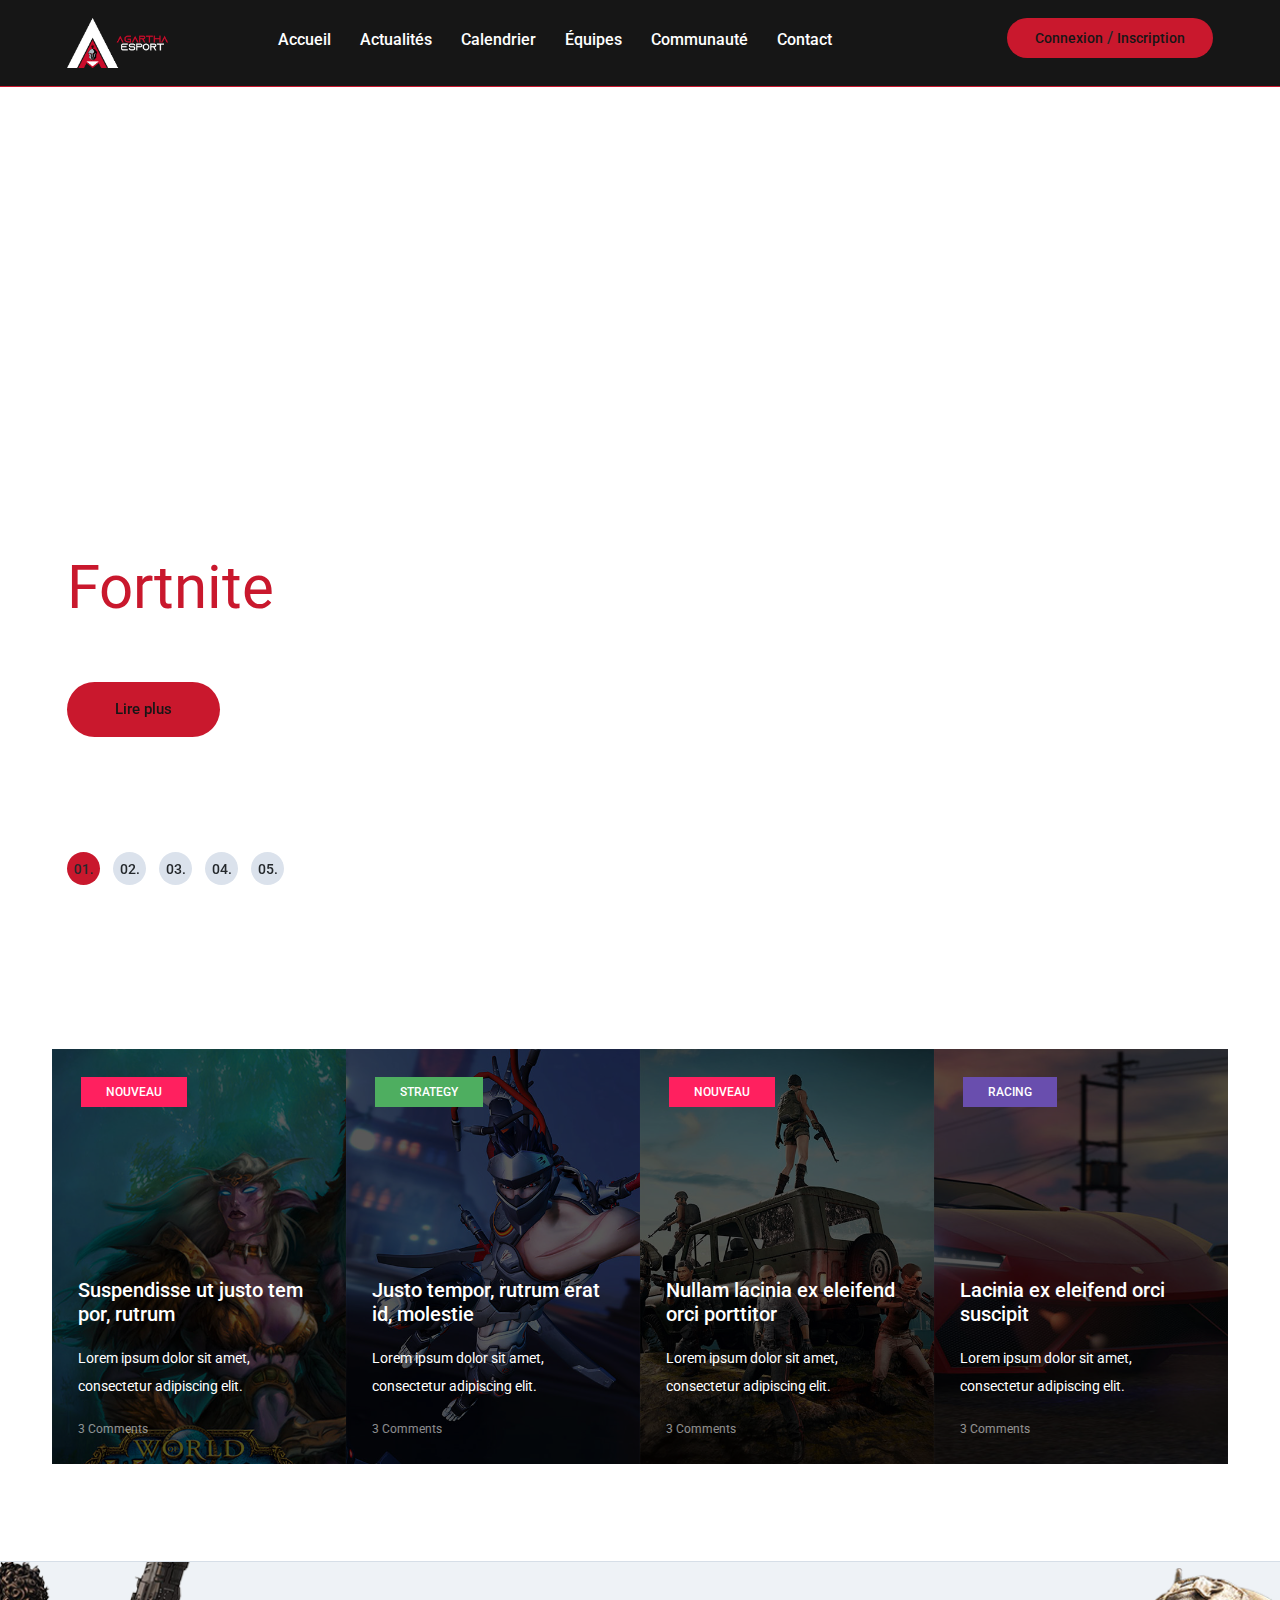
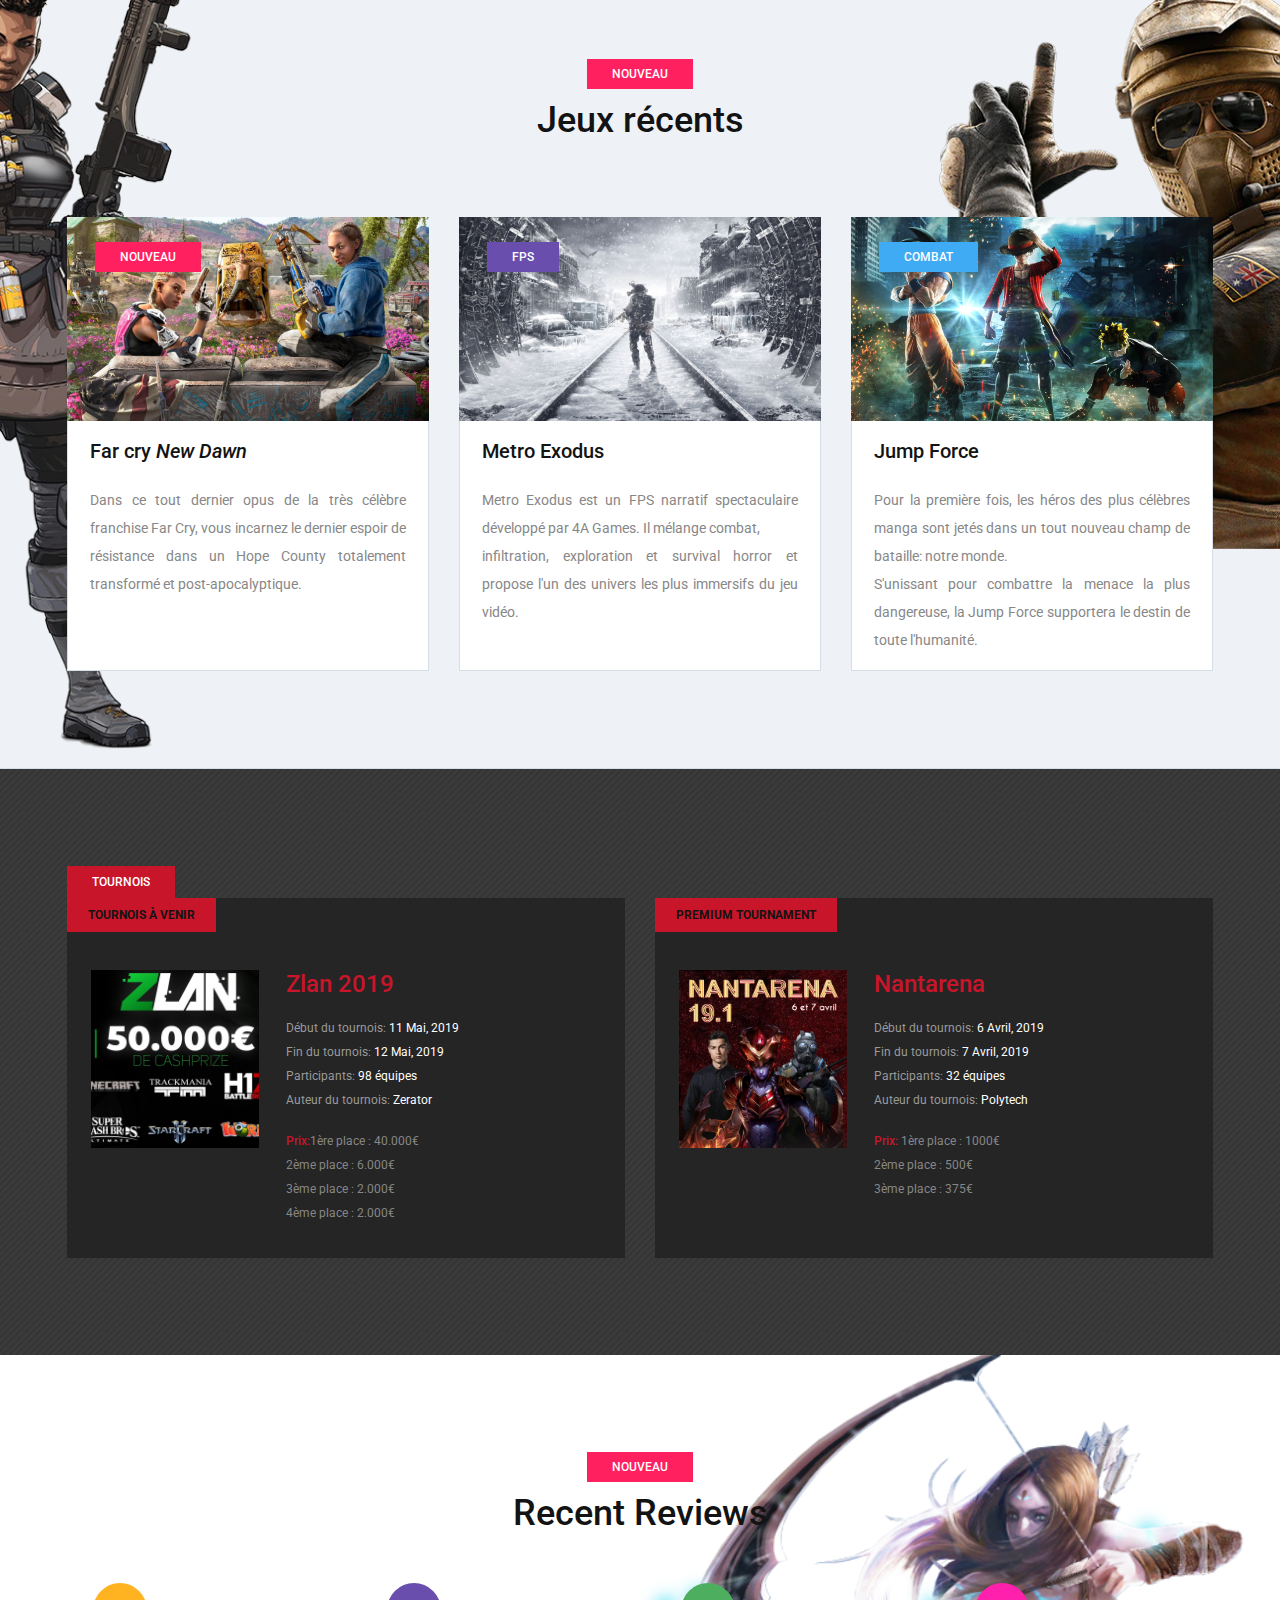
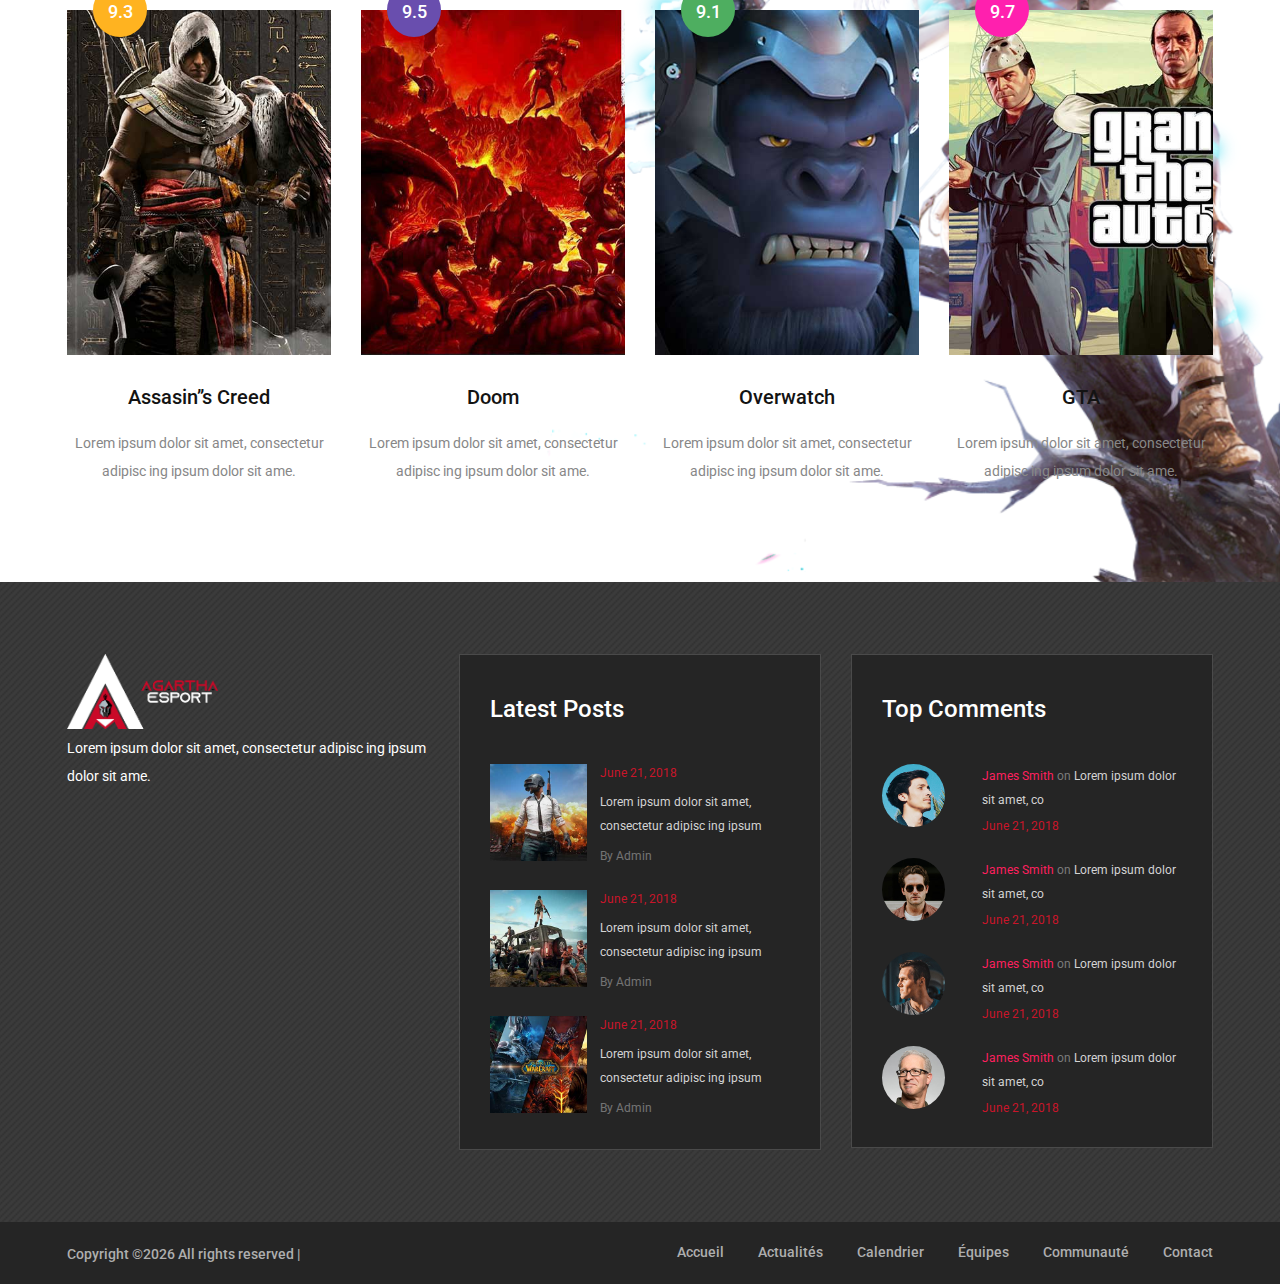
==== commit 26abcef8: "push" ====
--- a/index.html
+++ b/index.html
@@ -195,7 +195,7 @@
 						</div>
 						<div class="rgi-content">
 							<h5>Far cry <i>New Dawn</i></h5>
-							<p>Far cry New Dawn est le nouveau jeu d'Ubisoft, sortie le 15 fevrier, il aggrandis la célebre saga <i>Far Fry.</i> </p>
+							<p>Dans ce tout dernier opus de la très célèbre franchise Far Cry, vous incarnez le dernier espoir de résistance dans un Hope County totalement transformé et post-apocalyptique.</p>
 							<!--<a href="#" class="comment">3 Comments</a>-->
 							<div class="rgi-extra">
 								<!--<div class="rgi-star"><img src="img/icons/star.png" alt=""></div>
@@ -245,22 +245,25 @@
 	<!-- Tournaments section -->
 	<section class="tournaments-section spad">
 		<div class="container">
-			<div class="tournament-title">Tournaments</div>
+			<div class="tournament-title">Tournois</div>
 			<div class="row">
 				<div class="col-md-6">
 					<div class="tournament-item mb-4 mb-lg-0">
-						<div class="ti-notic">Premium Tournament</div>
+						<div class="ti-notic">Tournois à venir</div>
 						<div class="ti-content">
-							<div class="ti-thumb set-bg" data-setbg="img/tournament/1.jpg"></div>
+							<div class="ti-thumb set-bg" data-setbg="img/tournament/Zlan.jpg"></div>
 							<div class="ti-text">
-								<h4>World Of WarCraft</h4>
+								<h4>Zlan 2019</h4>
 								<ul>
-									<li><span>Tournament Beggins:</span> June 20, 2018</li>
-									<li><span>Tounament Ends:</span> July 01, 2018</li>
-									<li><span>Participants:</span> 10 teams</li>
-									<li><span>Tournament Author:</span> Admin</li>
+									<li><span>Début du tournois:</span> 11 Mai, 2019</li>
+									<li><span>Fin du tournois:</span> 12 Mai, 2019</li>
+									<li><span>Participants:</span> 98 équipes</li>
+									<li><span>Auteur du tournois:</span> Zerator</li>
 								</ul>
-								<p><span>Prizes:</span> 1st place $2000, 2nd place: $1000, 3rd place: $500</p>
+								<p><span>Prix:</span>1ère place : 40.000€<br>
+									2ème place : 6.000€<br>
+									3ème place : 2.000€ <br>
+									4ème place : 2.000€</p>
 							</div>
 						</div>
 					</div>
@@ -269,16 +272,16 @@
 					<div class="tournament-item">
 						<div class="ti-notic">Premium Tournament</div>
 						<div class="ti-content">
-							<div class="ti-thumb set-bg" data-setbg="img/tournament/2.jpg"></div>
+							<div class="ti-thumb set-bg" data-setbg="img/tournament/Nantarena.jpg"></div>
 							<div class="ti-text">
-								<h4>DOOM</h4>
+								<h4>Nantarena</h4>
 								<ul>
-									<li><span>Tournament Beggins:</span> June 20, 2018</li>
-									<li><span>Tounament Ends:</span> July 01, 2018</li>
-									<li><span>Participants:</span> 10 teams</li>
-									<li><span>Tournament Author:</span> Admin</li>
+									<li><span>Début du tournois:</span> 6 Avril, 2019</li>
+									<li><span>Fin du tournois:</span> 7 Avril, 2019</li>
+									<li><span>Participants:</span> 32 équipes</li>
+									<li><span>Auteur du tournois:</span> Polytech</li>
 								</ul>
-								<p><span>Prizes:</span> 1st place $2000, 2nd place: $1000, 3rd place: $500</p>
+								<p><span>Prix:</span> 1ère place : 1000€ <br> 2ème place : 500€ <br> 3ème place : 375€<br></p>
 							</div>
 						</div>
 					</div>
--- a/sass/style.css
+++ b/sass/style.css
@@ -594,6 +594,7 @@
 
 .tournament-item .ti-text {
   padding-left: 195px;
+  height: 250px;
 }
 
 .tournament-item .ti-text h4 {
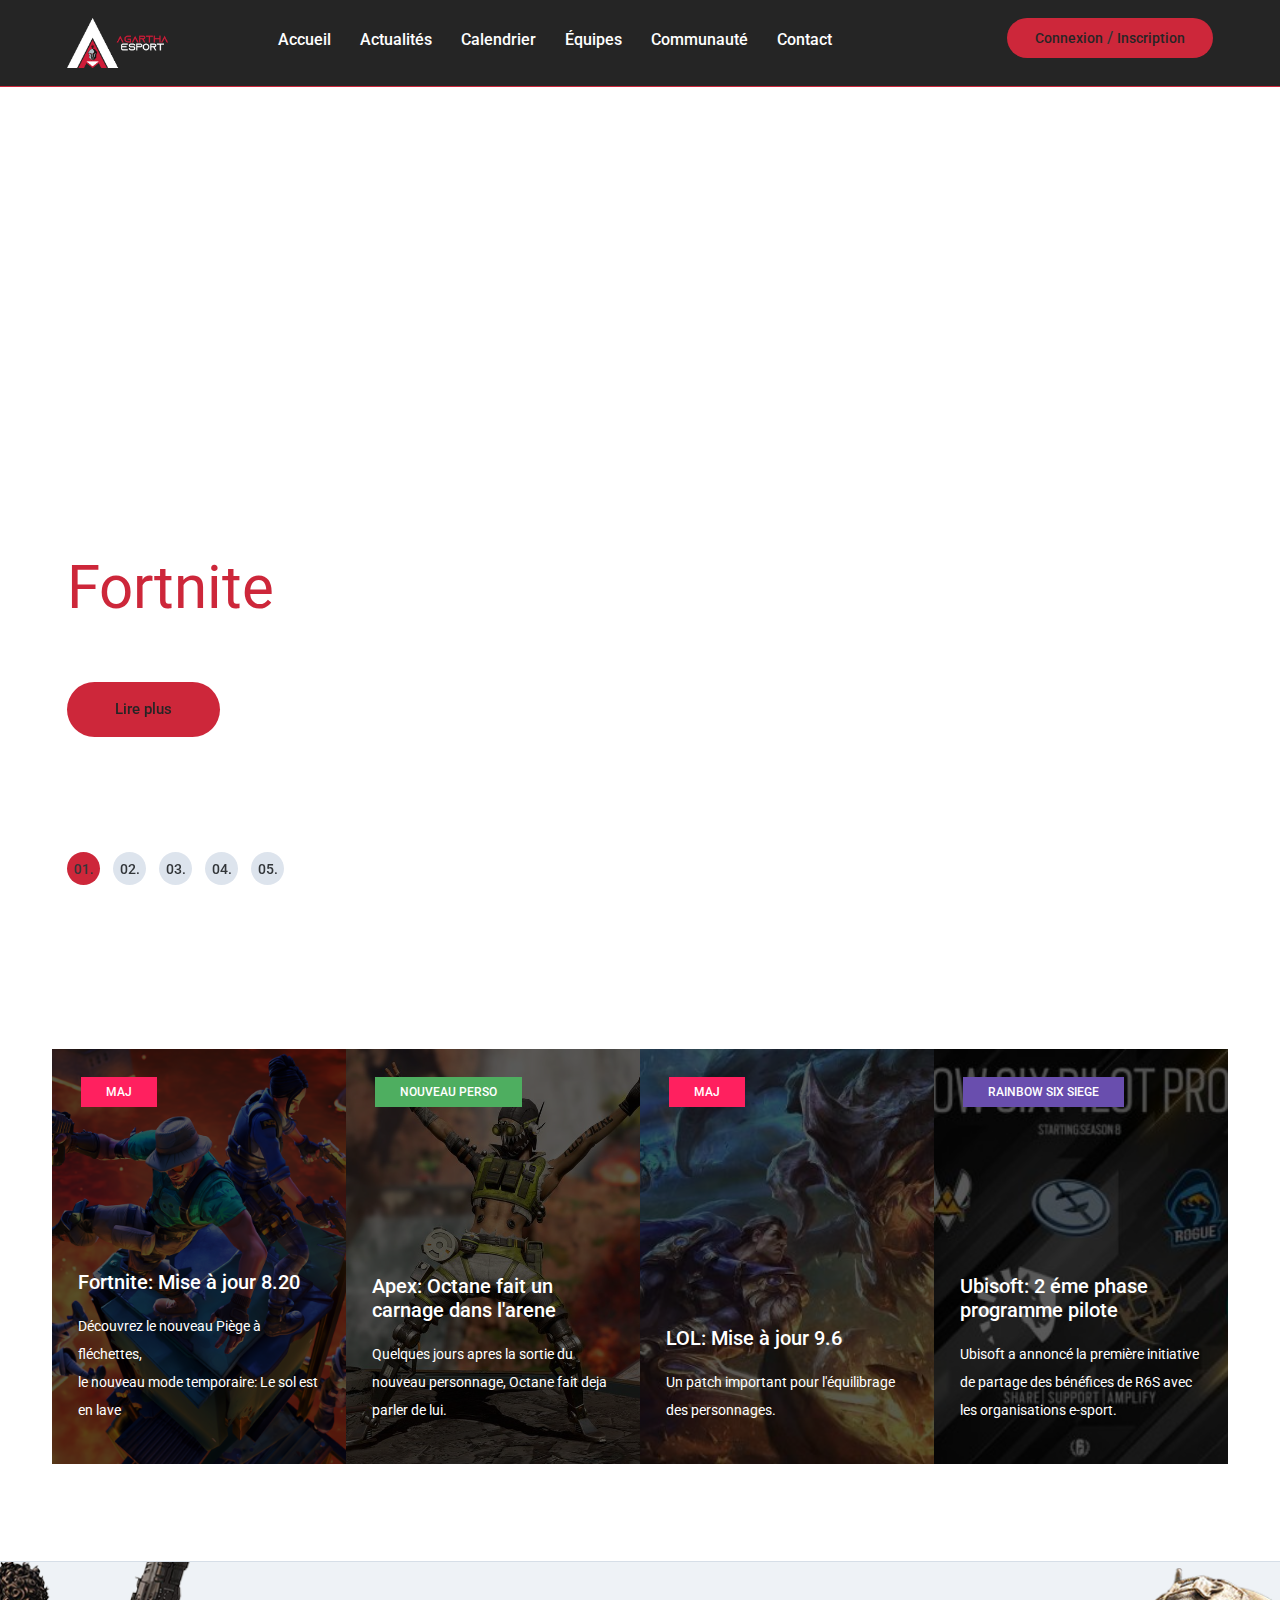
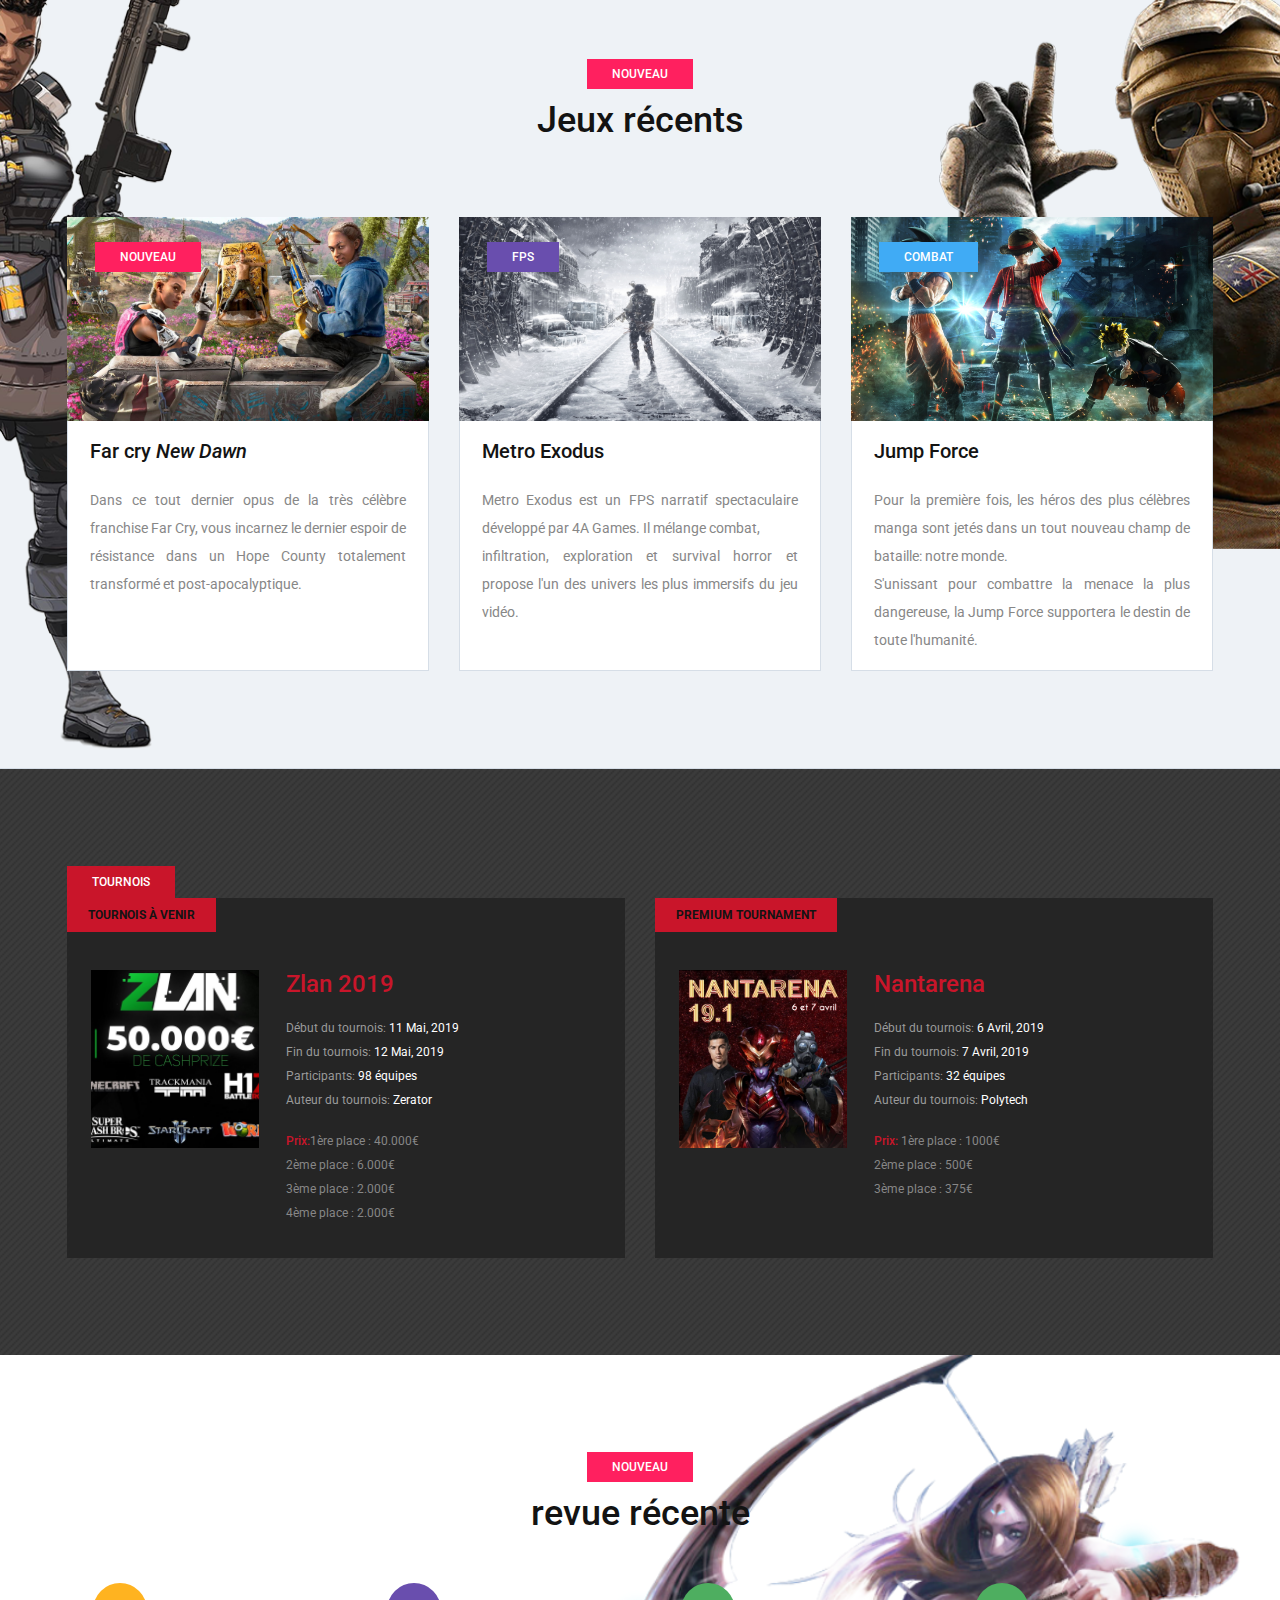
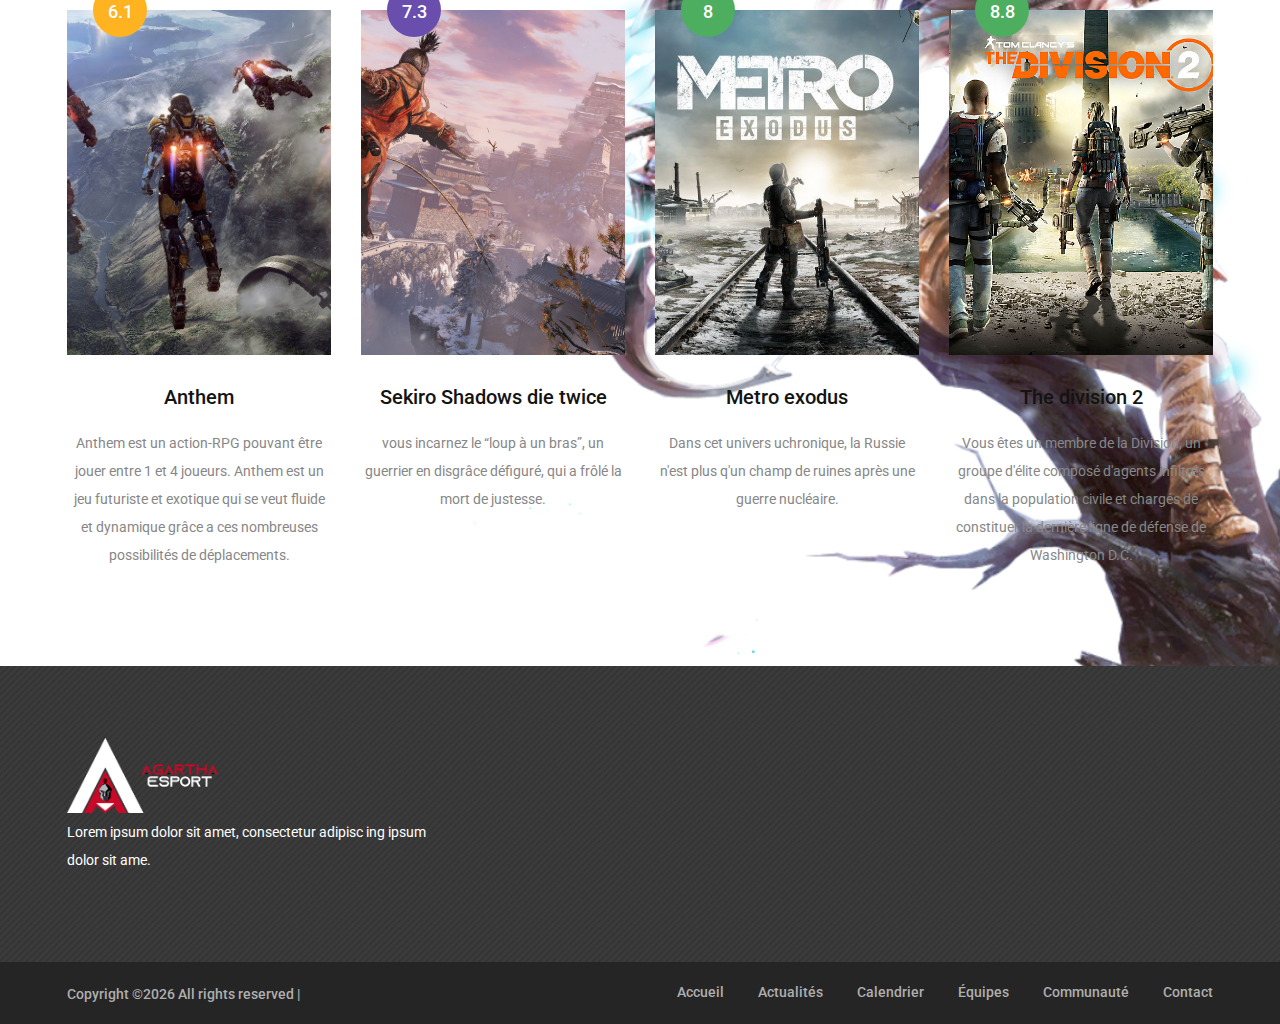
==== commit 9d7e8087: "fin page accueil" ====
--- a/index.html
+++ b/index.html
@@ -135,42 +135,42 @@
 		<div class="container">
 			<div class="row">
 				<div class="col-lg-3 col-md-6 p-0">
-					<div class="feature-item set-bg" data-setbg="img/features/1.jpg">
-						<span class="cata new">nouveau</span>
+					<div class="feature-item set-bg" data-setbg="img/features/fortnite_8.20.jpg">
+						<span class="cata new">MAJ</span>
 						<div class="fi-content text-white">
-							<h5><a href="#">Suspendisse ut justo tem por, rutrum</a></h5>
-							<p>Lorem ipsum dolor sit amet, consectetur adipiscing elit. </p>
-							<a href="#" class="fi-comment">3 Comments</a>
+							<h5><a href="https://www.epicgames.com/fortnite/fr/patch-notes/v8-20">Fortnite: Mise à jour 8.20</a></h5>
+							<p>Découvrez le nouveau Piège à fléchettes, <br>le nouveau mode temporaire: Le sol est en lave </p>
+							<!-- <a href="#" class="fi-comment">3 Comments</a> -->
 						</div>
 					</div>
 				</div>
 				<div class="col-lg-3 col-md-6 p-0">
-					<div class="feature-item set-bg" data-setbg="img/features/2.jpg">
-						<span class="cata strategy">strategy</span>
+					<div class="feature-item set-bg" data-setbg="img/features/octane.jpg">
+						<span class="cata strategy">nouveau perso</span>
 						<div class="fi-content text-white">
-							<h5><a href="#">Justo tempor, rutrum erat id, molestie</a></h5>
-							<p>Lorem ipsum dolor sit amet, consectetur adipiscing elit. </p>
-							<a href="#" class="fi-comment">3 Comments</a>
+							<h5><a href="https://www.ea.com/fr-fr/games/apex-legends/news/plays-of-the-week-mar-22">Apex: Octane fait un carnage dans l'arene </a></h5>
+							<p>Quelques jours apres la sortie du nouveau personnage, Octane fait deja parler de lui. </p>
+							<!-- <a href="#" class="fi-comment">3 Comments</a> -->
 						</div>
 					</div>
 				</div>
 				<div class="col-lg-3 col-md-6 p-0">
-					<div class="feature-item set-bg" data-setbg="img/features/3.jpg">
-						<span class="cata new">nouveau</span>
+					<div class="feature-item set-bg" data-setbg="img/features/lol_9.6.jpg">
+						<span class="cata new">MAJ</span>
 						<div class="fi-content text-white">
-							<h5><a href="#">Nullam lacinia ex eleifend orci porttitor</a></h5>
-							<p>Lorem ipsum dolor sit amet, consectetur adipiscing elit. </p>
-							<a href="#" class="fi-comment">3 Comments</a>
+							<h5><a href="https://euw.leagueoflegends.com/fr/news/game-updates/patch/notes-de-patch-96">LOL: Mise à jour 9.6</a></h5>
+							<p>Un patch important pour l'équilibrage des personnages. </p>
+							<!-- <a href="#" class="fi-comment">3 Comments</a> -->
 						</div>
 					</div>
 				</div>
 				<div class="col-lg-3 col-md-6 p-0">
-					<div class="feature-item set-bg" data-setbg="img/features/4.jpg">
-						<span class="cata racing">racing</span>
+					<div class="feature-item set-bg" data-setbg="img/features/r6_phase2.jpg">
+						<span class="cata racing">rainbow six siege</span>
 						<div class="fi-content text-white">
-							<h5><a href="#">Lacinia ex eleifend orci suscipit</a></h5>
-							<p>Lorem ipsum dolor sit amet, consectetur adipiscing elit. </p>
-							<a href="#" class="fi-comment">3 Comments</a>
+							<h5><a href="https://rainbow6.ubisoft.com/siege/fr-fr/news/detail.aspx?c=tcm:153-345610-16&ct=tcm:153-76770-32">Ubisoft: 2 éme phase programme pilote	</a></h5>
+							<p>Ubisoft a annoncé la première initiative de partage des bénéfices de R6S avec les organisations e-sport. </p>
+							<!-- <a href="#" class="fi-comment">3 Comments</a> -->
 						</div>
 					</div>
 				</div>
@@ -297,50 +297,51 @@
 		<div class="container">
 			<div class="section-title">
 				<div class="cata new">nouveau</div>
-				<h2>Recent Reviews</h2>
+				<h2>revue récente</h2>
 			</div>
 			<div class="row">
 				<div class="col-lg-3 col-md-6">
 					<div class="review-item">
-						<div class="review-cover set-bg" data-setbg="img/review/1.jpg">
-							<div class="score yellow">9.3</div>
+						<div class="review-cover set-bg" data-setbg="img/review/anthem.jpg">
+							<div class="score yellow">6.1</div>
 						</div>
 						<div class="review-text">
-							<h5>Assasin’’s Creed</h5>
-							<p>Lorem ipsum dolor sit amet, consectetur adipisc ing ipsum dolor sit ame.</p>
+							<h5>Anthem</h5>
+							<p>Anthem est un action-RPG pouvant être jouer entre 1 et 4 joueurs. Anthem est un jeu futuriste et exotique qui se veut fluide et dynamique grâce a ces nombreuses possibilités de déplacements.</p>
 						</div>
 					</div>
 				</div>
 				<div class="col-lg-3 col-md-6">
 					<div class="review-item">
-						<div class="review-cover set-bg" data-setbg="img/review/2.jpg">
-							<div class="score purple">9.5</div>
+						<div class="review-cover set-bg" data-setbg="img/review/sekiro.jpg">
+							<div class="score purple">7.3</div>
 						</div>
 						<div class="review-text">
-							<h5>Doom</h5>
-							<p>Lorem ipsum dolor sit amet, consectetur adipisc ing ipsum dolor sit ame.</p>
-						</div>
-					</div>
-				</div>
+							<h5>Sekiro Shadows die twice</h5>
+							<p>vous incarnez le “loup à un bras”, un guerrier en disgrâce défiguré, qui a frôlé la mort de justesse.</p>
+						</div>
+					</div>
+				</div>
+				
 				<div class="col-lg-3 col-md-6">
 					<div class="review-item">
-						<div class="review-cover set-bg" data-setbg="img/review/3.jpg">
-							<div class="score green">9.1</div>
+						<div class="review-cover set-bg" data-setbg="img/review/metro-exodus.jpg">
+							<div class="score green">8</div>
 						</div>
 						<div class="review-text">
-							<h5>Overwatch</h5>
-							<p>Lorem ipsum dolor sit amet, consectetur adipisc ing ipsum dolor sit ame.</p>
+							<h5>Metro exodus </h5>
+							<p>Dans cet univers uchronique, la Russie n'est plus q'un champ de ruines après une guerre nucléaire.</p>
 						</div>
 					</div>
 				</div>
 				<div class="col-lg-3 col-md-6">
 					<div class="review-item">
-						<div class="review-cover set-bg" data-setbg="img/review/4.jpg">
-							<div class="score pink">9.7</div>
+						<div class="review-cover set-bg" data-setbg="img/review/the-division-2.png">
+							<div class="score green">8.8</div>
 						</div>
 						<div class="review-text">
-							<h5>GTA</h5>
-							<p>Lorem ipsum dolor sit amet, consectetur adipisc ing ipsum dolor sit ame.</p>
+							<h5>The division 2</h5>
+							<p>Vous êtes un membre de la Division, un groupe d'élite composé d'agents infiltrés dans la population civile et chargés de constituer la dernière ligne de défense de Washington D.C.</p>
 						</div>
 					</div>
 				</div>
@@ -363,7 +364,7 @@
 						<p>Lorem ipsum dolor sit amet, consectetur adipisc ing ipsum dolor sit ame.</p>
 					</div>
 				</div>
-				<div class="col-lg-4 col-md-6">
+				<!-- <div class="col-lg-4 col-md-6">
 					<div class="footer-widget mb-5 mb-md-0">
 						<h4 class="fw-title">Latest Posts</h4>
 						<div class="latest-blog">
@@ -427,7 +428,7 @@
 								</div>
 							</div>
 						</div>
-					</div>
+					</div> -->
 				</div>
 			</div>
 		</div>
--- a/sass/style.css
+++ b/sass/style.css
@@ -634,6 +634,14 @@
   background-position: right top;
 }
 
+.review-item {
+  text-align: center;
+}
+
+.review-item .site-btn {
+  margin-top: 15px;
+}
+
 .review-item .review-cover {
   position: relative;
   margin-bottom: 30px;
@@ -706,7 +714,7 @@
 
 .footer-top-bg {
   position: absolute;
-  left: 50px;
+  left: 250px;
   bottom: -80px;
   width: 250px;
   z-index: 2;
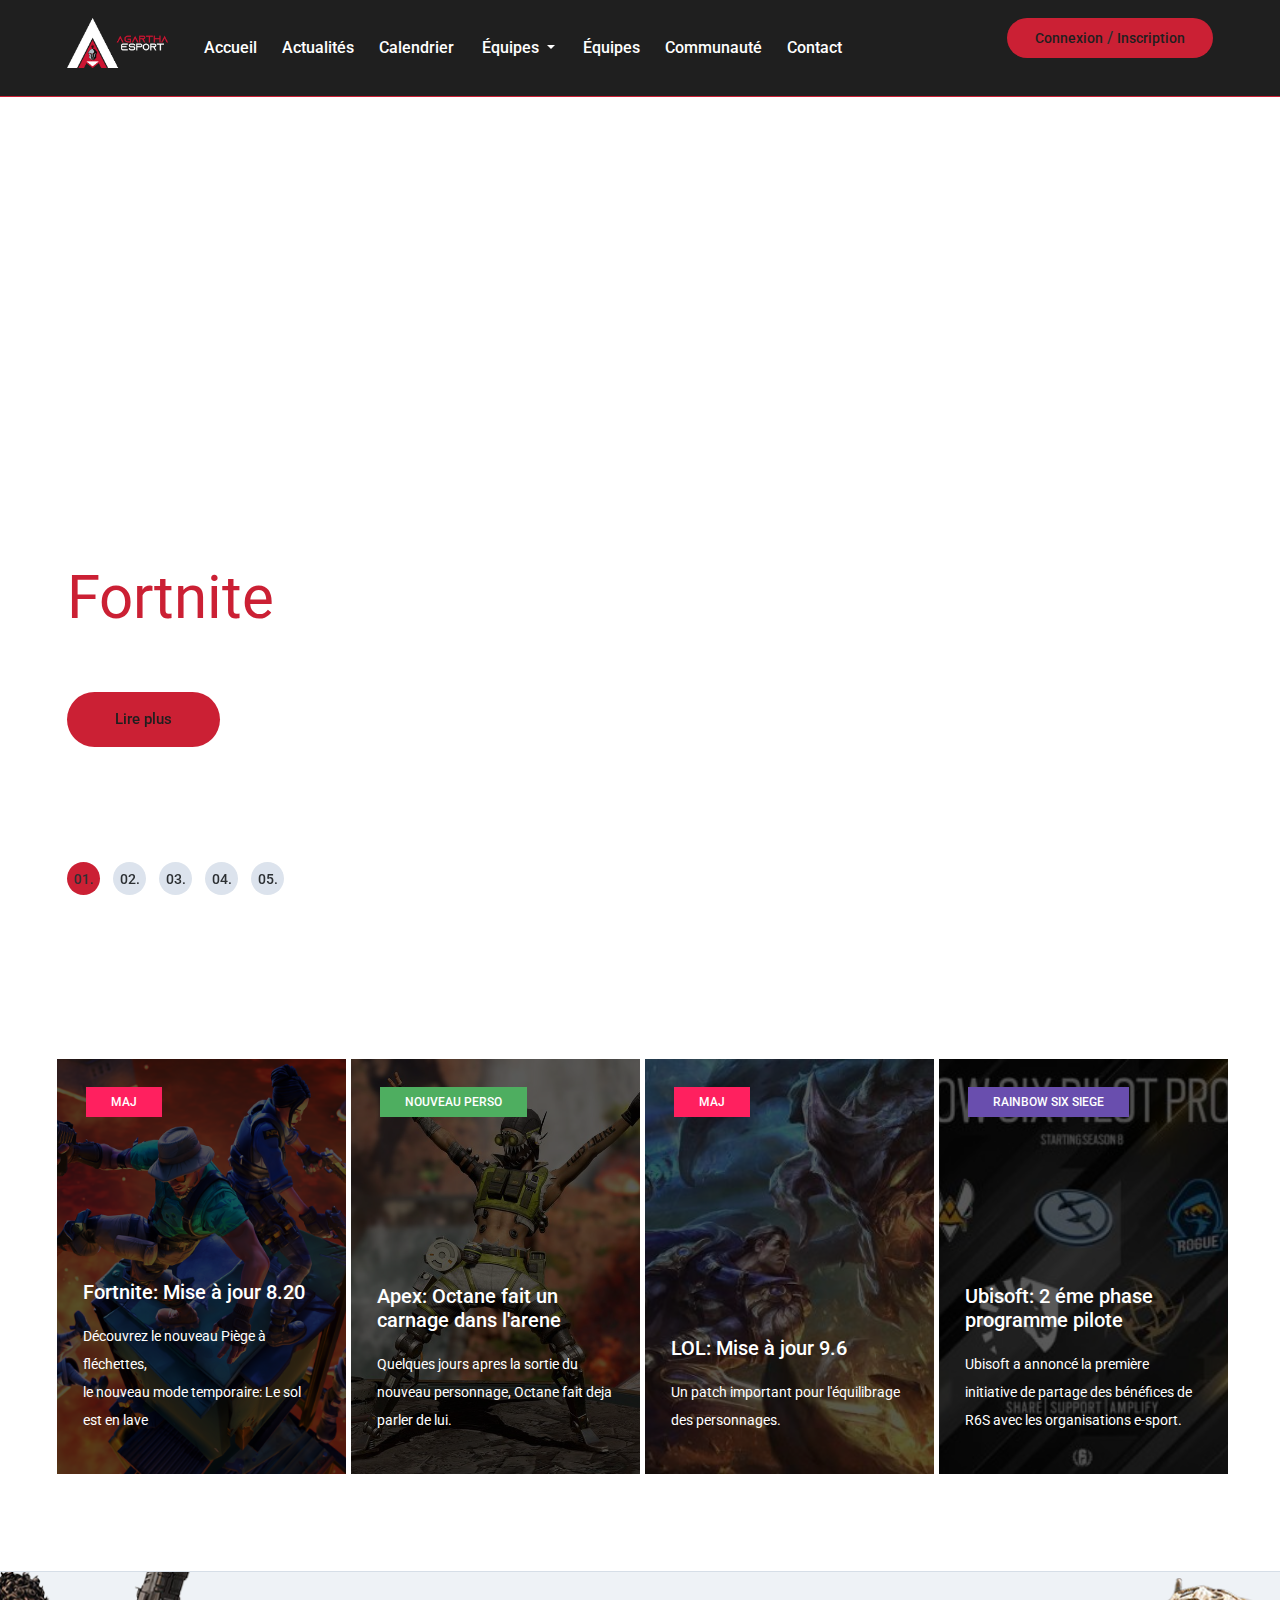
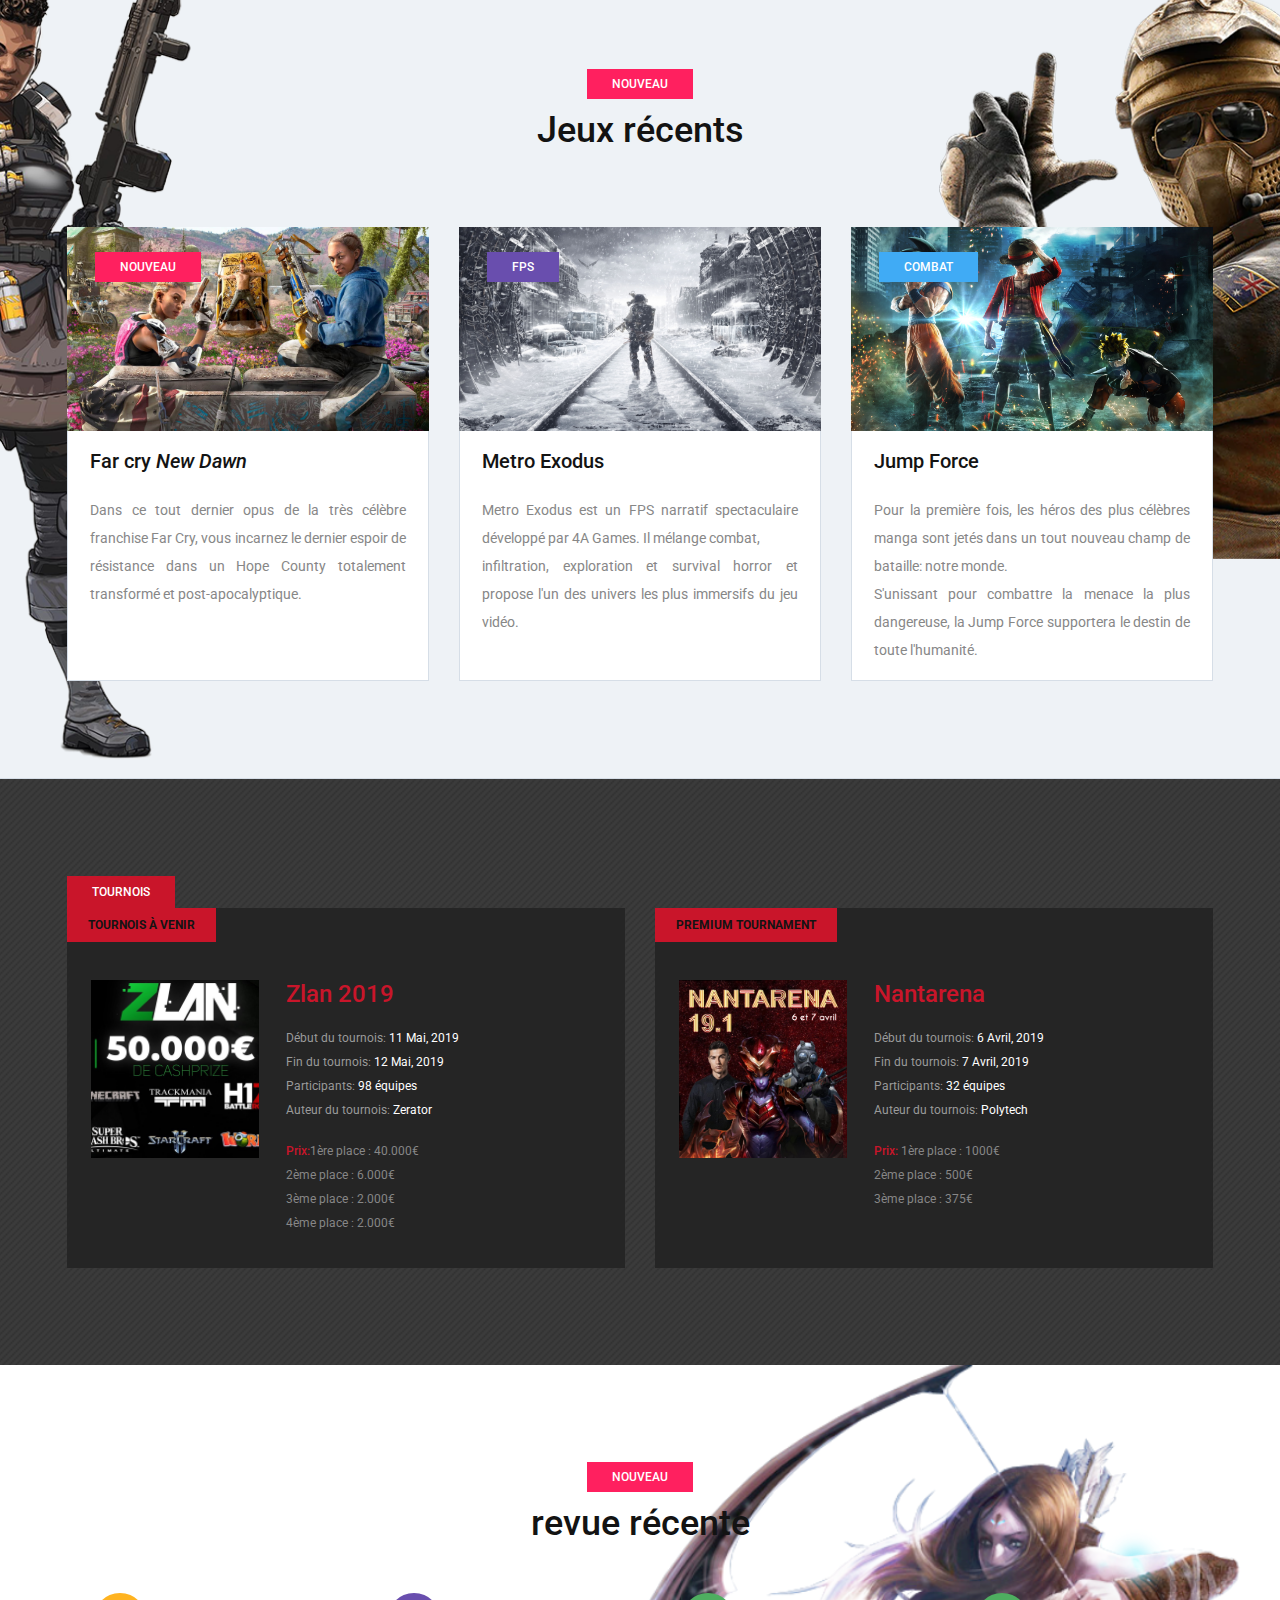
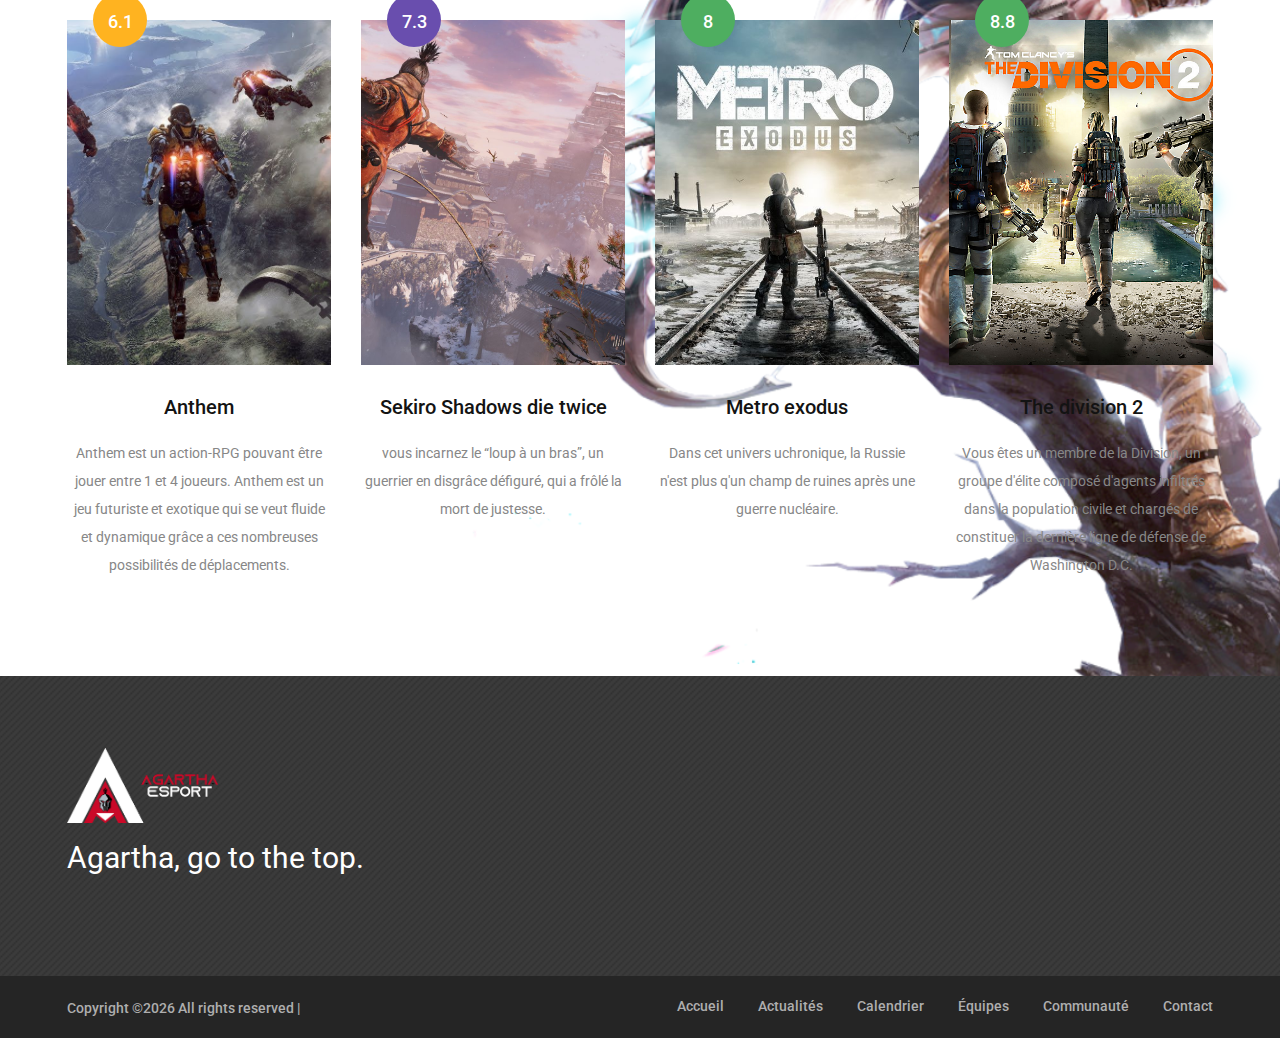
==== commit e7be0666: "index.html" ====
--- a/index.html
+++ b/index.html
@@ -8,459 +8,485 @@
 	<meta name="viewport" content="width=device-width, initial-scale=1.0">
 	<!-- Favicon -->   
 	<link href="img/PP Facebook.jpg" rel="shortcut icon"/>
-
+	
 	<!-- Google Fonts -->
 	<link href="https://fonts.googleapis.com/css?family=Roboto:400,400i,500,500i,700,700i" rel="stylesheet">
-
+	
 	<!-- Stylesheets -->
 	<link rel="stylesheet" href="css/bootstrap.min.css"/>
 	<link rel="stylesheet" href="css/font-awesome.min.css"/>
 	<link rel="stylesheet" href="css/owl.carousel.css"/>
 	<link rel="stylesheet" href="sass/style.css"/>
 	<link rel="stylesheet" href="css/animate.css"/>
-
-
+	
+	
 	<!--[if lt IE 9]>
-	  <script src="https://oss.maxcdn.com/html5shiv/3.7.2/html5shiv.min.js"></script>
-	  <script src="https://oss.maxcdn.com/respond/1.4.2/respond.min.js"></script>
-	<![endif]-->
-
-</head>
-<body>
-	<!-- Page Preloder -->
-	<div id="preloder">
-		<div class="loader"></div>
-	</div>
-
-	<!-- Header section -->
-	<header class="header-section">
-		<div class="container">
-			<!-- logo -->
-			<a class="site-logo" href="index.html">
-				<img src="img/Logo Agartha.png" alt="" height="50px">
-			</a>
-			<div class="user-panel">
-				<a href="#">Connexion</a>  /  <a href="#">Inscription</a>
+		<script src="https://oss.maxcdn.com/html5shiv/3.7.2/html5shiv.min.js"></script>
+		<script src="https://oss.maxcdn.com/respond/1.4.2/respond.min.js"></script>
+		<![endif]-->
+		
+	</head>
+	<body>
+		<!-- Page Preloder -->
+		<div id="preloder">
+			<div class="loader"></div>
+		</div>
+		
+		<!-- Header section -->
+		<header class="header-section">
+			<div class="container">
+				<!-- logo -->
+				<a class="site-logo" href="index.html">
+					<img src="img/Logo Agartha.png" alt="" height="50px">
+				</a>
+				<div class="user-panel">
+					<a href="#">Connexion</a>  /  <a href="#">Inscription</a>
+				</div>
+				<!-- responsive -->
+				<div class="nav-switch">
+					<i class="fa fa-bars"></i>
+				</div>
+				<!-- site menu -->
+				<!-- <nav class="navbar navbar-expand-lg">
+					<ul class="navbar-nav mr-auto">
+						<li class="nav-item dropdown">
+							<a class="nav-link dropdown-toggle" href="#" id="navbarDropdown" role="button" data-toggle="dropdown" aria-haspopup="true" aria-expanded="false">
+								équipes
+							</a>
+							<div class="dropdown-menu" aria-labelledby="navbarDropdown">
+								<a class="dropdown-item" href="equipe.html">team fortnite</a>
+								<a class="dropdown-item" href="#">team apex</a>
+								<a class="dropdown-item" href="#">team r6</a>
+							</div>
+						</li>
+					</ul>
+				</nav> -->
+				
+				
+				<nav class="main-menu	 navbar navbar-expand-lg">
+					<ul class="navbar-nav mr-auto">
+						<li class="nav-item"><a href="index.html">Accueil</a></li>
+						<li class="nav-item"><a href="actualité.html">Actualités</a></li>
+						<li class="nav-item"><a href="#">Calendrier</a></li>
+						<li class="nav-item dropdown">
+							<a class="nav-link dropdown-toggle" href="#" id="navbarDropdown" role="button" data-toggle="dropdown" aria-haspopup="true" aria-expanded="false">
+								Équipes
+							</a>
+							<div class="dropdown-menu" aria-labelledby="navbarDropdown">
+								<a class="dropdown-item dd-items" href="equipe.html">Team Fortnite</a>
+								<a class="dropdown-item dd-items" href="#">Team Apex</a>
+								<a class="dropdown-item dd-items" href="#">Team R6</a>
+							</div>
+						</li>
+						<li class="nav-item"><a href="equipe.html">Équipes</a></li>
+						<li class="nav-item"><a href="#">Communauté</a></li>
+						<li class="nav-item"><a href="contact.html">Contact</a></li>
+					</ul>
+				</nav>
 			</div>
-			<!-- responsive -->
-			<div class="nav-switch">
-				<i class="fa fa-bars"></i>
-			</div>
-			<!-- site menu -->
-			<nav class="main-menu">
-				<ul>
-					<li><a href="index.html">Accueil</a></li>
-					<li><a href="actualité.html">Actualités</a></li>
-					<li><a href="#">Calendrier</a></li>
-					<li><a href="equipe.html">Équipes</a></li>
-					<li><a href="#">Communauté</a></li>
-					<li><a href="contact.html">Contact</a></li>
-				</ul>
-			</nav>
-		</div>
-	</header>
-	<!-- Header section end -->
-
-
-	<!-- Hero section -->
-	<section class="hero-section">
-		<div class="hero-slider owl-carousel">
-			<div class="hs-item set-bg" data-setbg="img/Fortnite-b.jpg">
-				<div class="hs-text">
+		</header>
+		<!-- Header section end -->
+		
+		
+		<!-- Hero section -->
+		<section class="hero-section">
+			<div class="hero-slider owl-carousel">
+				<div class="hs-item set-bg" data-setbg="img/Fortnite-b.jpg">
+					<div class="hs-text">
+						<div class="container">
+							<h2><span>Fortnite</span>, notre première équipe</h2>
+							<p>Découvrez la première équipe d'Agartha sur le plus célèbre des battle royal !</p>
+							<a href="#" class="site-btn">Lire plus</a>
+						</div>
+					</div>
+				</div>
+				<div class="hs-item set-bg" data-setbg="img/Apex-legends.jpg">
+					<div class="hs-text">
+						<div class="container">
+							<h2> <span>Apex Legends</span>, le nouveau jeu phare</h2>
+							<p>Apex legend, ce nouveau carton du studio <i>respawn entertainment</i>, fait parler de lui depuis plusieurs semaine.<br> Enfin un concurrent prometteur ?<br>
+								Retrouver les <a href="#">streamers Agartha </a> pour du try hard et du fun. </p>
+								<a href="#" class="site-btn">Lire plus</a>
+							</div>
+						</div>
+					</div>
+					<div class="hs-item set-bg" data-setbg="img/rainbow-six-siege-filtre.jpg">
+						<div class="hs-text">
+							<div class="container">
+								<h2><span>R6 siege</span>, la nouvelle référence </h2>
+								<p>Rainbow six siege, apres 3 ans de succes, la scene esport ne cesse de croitre. </p>
+								<a href="#" class="site-btn">Lire plus</a>
+							</div>
+						</div>
+					</div>
+					<div class="hs-item set-bg" data-setbg="img/csgo-filtre.jpg">
+						<div class="hs-text">
+							<div class="container">
+								<h2> <span>CS:GO</span>, la compétition continue</h2>
+								<p>Malgrer un certain age pour le jeu counter-strike celui-ci reste l'un des piliers de l'esport.<br> Les audiances restent gigantesques (7 eme jeu le plus vue sur la célèbre plateforme Twitch) <br>Lors des tournois majeur son pic d'auditeurs à atteinds l'impressionnant chiffre de 1,7 million.</p>
+								<a href="#" class="site-btn">Lire plus</a>
+							</div>
+						</div>
+					</div>
+					<div class="hs-item set-bg" data-setbg="img/Lol.jpg">
+						<div class="hs-text">
+							<div class="container">
+								<h2><span>LOL</span>, le <i>MOBA</i> référence</h2>
+								<p>League of legends reste le jeu le plus regarder sur Twitch devant <i>Fortnite</i> et <i>Apex legends</i> <br> <i>18 464 107 followers</i> Pour la catégorie LOL et  <i>100 000 spectateurs</i> en moyenne.</p>
+								<a href="#" class="site-btn">Lire plus</a>
+							</div>
+						</div>
+					</div>
+				</div>
+			</section>
+			<!-- Hero section end -->
+			
+			
+			<!-- Latest news section 
+				<div class="latest-news-section">
+					<div class="ln-title">Latest News</div>
+					<div class="news-ticker">
+						<div class="news-ticker-contant">
+							<div class="nt-item"><span class="new">new</span>Lorem ipsum dolor sit amet, consectetur adipiscing elit. </div>
+							<div class="nt-item"><span class="strategy">strategy</span>Isum dolor sit amet, consectetur adipiscing elit. </div>
+							<div class="nt-item"><span class="racing">racing</span>Isum dolor sit amet, consectetur adipiscing elit. </div>
+						</div>
+					</div>
+				</div>
+				Latest news section end -->
+				
+				
+				<!-- Feature section -->
+				<section class="feature-section spad">
 					<div class="container">
-						<h2><span>Fortnite</span>, notre première équipe</h2>
-						<p>Découvrez la première équipe d'Agartha sur le plus célèbre des battle royal !</p>
-						<a href="#" class="site-btn">Lire plus</a>
-					</div>
-				</div>
-			</div>
-			<div class="hs-item set-bg" data-setbg="img/Apex-legends.jpg">
-				<div class="hs-text">
+						<div class="row">
+							<div class="col-lg-3 col-md-6 p-0">
+								<div class="feature-item set-bg" data-setbg="img/features/fortnite_8.20.jpg">
+									<span class="cata new">MAJ</span>
+									<div class="fi-content text-white">
+										<h5><a href="https://www.epicgames.com/fortnite/fr/patch-notes/v8-20">Fortnite: Mise à jour 8.20</a></h5>
+										<p>Découvrez le nouveau Piège à fléchettes, <br>le nouveau mode temporaire: Le sol est en lave </p>
+										<!-- <a href="#" class="fi-comment">3 Comments</a> -->
+									</div>
+								</div>
+							</div>
+							<div class="col-lg-3 col-md-6 p-0">
+								<div class="feature-item set-bg" data-setbg="img/features/octane.jpg">
+									<span class="cata strategy">nouveau perso</span>
+									<div class="fi-content text-white">
+										<h5><a href="https://www.ea.com/fr-fr/games/apex-legends/news/plays-of-the-week-mar-22">Apex: Octane fait un carnage dans l'arene </a></h5>
+										<p>Quelques jours apres la sortie du nouveau personnage, Octane fait deja parler de lui. </p>
+										<!-- <a href="#" class="fi-comment">3 Comments</a> -->
+									</div>
+								</div>
+							</div>
+							<div class="col-lg-3 col-md-6 p-0">
+								<div class="feature-item set-bg" data-setbg="img/features/lol_9.6.jpg">
+									<span class="cata new">MAJ</span>
+									<div class="fi-content text-white">
+										<h5><a href="https://euw.leagueoflegends.com/fr/news/game-updates/patch/notes-de-patch-96">LOL: Mise à jour 9.6</a></h5>
+										<p>Un patch important pour l'équilibrage des personnages. </p>
+										<!-- <a href="#" class="fi-comment">3 Comments</a> -->
+									</div>
+								</div>
+							</div>
+							<div class="col-lg-3 col-md-6 p-0">
+								<div class="feature-item set-bg" data-setbg="img/features/r6_phase2.jpg">
+									<span class="cata racing">rainbow six siege</span>
+									<div class="fi-content text-white">
+										<h5><a href="https://rainbow6.ubisoft.com/siege/fr-fr/news/detail.aspx?c=tcm:153-345610-16&ct=tcm:153-76770-32">Ubisoft: 2 éme phase programme pilote	</a></h5>
+										<p>Ubisoft a annoncé la première initiative de partage des bénéfices de R6S avec les organisations e-sport. </p>
+										<!-- <a href="#" class="fi-comment">3 Comments</a> -->
+									</div>
+								</div>
+							</div>
+						</div>
+					</div>
+				</section>
+				<!-- Feature section end -->
+				
+				
+				<!-- Recent game section  -->
+				<section class="recent-game-section spad set-bg" data-setbg="img/apex-r6_banniere.png">
 					<div class="container">
-						<h2> <span>Apex Legends</span>, le nouveau jeu phare</h2>
-						<p>Apex legend, ce nouveau carton du studio <i>respawn entertainment</i>, fait parler de lui depuis plusieurs semaine.<br> Enfin un concurrent prometteur ?<br>
-						Retrouver les <a href="#">streamers Agartha </a> pour du try hard et du fun. </p>
-						<a href="#" class="site-btn">Lire plus</a>
-					</div>
-				</div>
-			</div>
-			<div class="hs-item set-bg" data-setbg="img/rainbow-six-siege-filtre.jpg">
-				<div class="hs-text">
-					<div class="container">
-						<h2><span>R6 siege</span>, la nouvelle référence </h2>
-						<p>Rainbow six siege, apres 3 ans de succes, la scene esport ne cesse de croitre. </p>
-						<a href="#" class="site-btn">Lire plus</a>
-					</div>
-				</div>
-			</div>
-			<div class="hs-item set-bg" data-setbg="img/csgo-filtre.jpg">
-				<div class="hs-text">
-					<div class="container">
-						<h2> <span>CS:GO</span>, la compétition continue</h2>
-						<p>Malgrer un certain age pour le jeu counter-strike celui-ci reste l'un des piliers de l'esport.<br> Les audiances restent gigantesques (7 eme jeu le plus vue sur la célèbre plateforme Twitch) <br>Lors des tournois majeur son pic d'auditeurs à atteinds l'impressionnant chiffre de 1,7 million.</p>
-						<a href="#" class="site-btn">Lire plus</a>
-					</div>
-				</div>
-			</div>
-			<div class="hs-item set-bg" data-setbg="img/Lol.jpg">
-				<div class="hs-text">
-					<div class="container">
-						<h2><span>LOL</span>, le <i>MOBA</i> référence</h2>
-						<p>League of legends reste le jeu le plus regarder sur Twitch devant <i>Fortnite</i> et <i>Apex legends</i> <br> <i>18 464 107 followers</i> Pour la catégorie LOL et  <i>100 000 spectateurs</i> en moyenne.</p>
-						<a href="#" class="site-btn">Lire plus</a>
-					</div>
-				</div>
-			</div>
-		</div>
-	</section>
-	<!-- Hero section end -->
-
-
-	<!-- Latest news section 
-	<div class="latest-news-section">
-		<div class="ln-title">Latest News</div>
-		<div class="news-ticker">
-			<div class="news-ticker-contant">
-				<div class="nt-item"><span class="new">new</span>Lorem ipsum dolor sit amet, consectetur adipiscing elit. </div>
-				<div class="nt-item"><span class="strategy">strategy</span>Isum dolor sit amet, consectetur adipiscing elit. </div>
-				<div class="nt-item"><span class="racing">racing</span>Isum dolor sit amet, consectetur adipiscing elit. </div>
-			</div>
-		</div>
-	</div>
-	Latest news section end -->
-
-
-	<!-- Feature section -->
-	<section class="feature-section spad">
-		<div class="container">
-			<div class="row">
-				<div class="col-lg-3 col-md-6 p-0">
-					<div class="feature-item set-bg" data-setbg="img/features/fortnite_8.20.jpg">
-						<span class="cata new">MAJ</span>
-						<div class="fi-content text-white">
-							<h5><a href="https://www.epicgames.com/fortnite/fr/patch-notes/v8-20">Fortnite: Mise à jour 8.20</a></h5>
-							<p>Découvrez le nouveau Piège à fléchettes, <br>le nouveau mode temporaire: Le sol est en lave </p>
-							<!-- <a href="#" class="fi-comment">3 Comments</a> -->
-						</div>
-					</div>
-				</div>
-				<div class="col-lg-3 col-md-6 p-0">
-					<div class="feature-item set-bg" data-setbg="img/features/octane.jpg">
-						<span class="cata strategy">nouveau perso</span>
-						<div class="fi-content text-white">
-							<h5><a href="https://www.ea.com/fr-fr/games/apex-legends/news/plays-of-the-week-mar-22">Apex: Octane fait un carnage dans l'arene </a></h5>
-							<p>Quelques jours apres la sortie du nouveau personnage, Octane fait deja parler de lui. </p>
-							<!-- <a href="#" class="fi-comment">3 Comments</a> -->
-						</div>
-					</div>
-				</div>
-				<div class="col-lg-3 col-md-6 p-0">
-					<div class="feature-item set-bg" data-setbg="img/features/lol_9.6.jpg">
-						<span class="cata new">MAJ</span>
-						<div class="fi-content text-white">
-							<h5><a href="https://euw.leagueoflegends.com/fr/news/game-updates/patch/notes-de-patch-96">LOL: Mise à jour 9.6</a></h5>
-							<p>Un patch important pour l'équilibrage des personnages. </p>
-							<!-- <a href="#" class="fi-comment">3 Comments</a> -->
-						</div>
-					</div>
-				</div>
-				<div class="col-lg-3 col-md-6 p-0">
-					<div class="feature-item set-bg" data-setbg="img/features/r6_phase2.jpg">
-						<span class="cata racing">rainbow six siege</span>
-						<div class="fi-content text-white">
-							<h5><a href="https://rainbow6.ubisoft.com/siege/fr-fr/news/detail.aspx?c=tcm:153-345610-16&ct=tcm:153-76770-32">Ubisoft: 2 éme phase programme pilote	</a></h5>
-							<p>Ubisoft a annoncé la première initiative de partage des bénéfices de R6S avec les organisations e-sport. </p>
-							<!-- <a href="#" class="fi-comment">3 Comments</a> -->
-						</div>
-					</div>
-				</div>
-			</div>
-		</div>
-	</section>
-	<!-- Feature section end -->
-
-
-	<!-- Recent game section  -->
-	<section class="recent-game-section spad set-bg" data-setbg="img/apex-r6_banniere.png">
-		<div class="container">
-			<div class="section-title">
-				<div class="cata new">nouveau</div>
-				<h2>Jeux récents</h2>
-			</div>
-			<div class="row">
-				<div class="col-lg-4 col-md-6">
-					<div class="recent-game-item">
-						<div class="rgi-thumb set-bg" data-setbg="img/recent-game/FarCryNewDawn.jpg">
+						<div class="section-title">
 							<div class="cata new">nouveau</div>
-						</div>
-						<div class="rgi-content">
-							<h5>Far cry <i>New Dawn</i></h5>
-							<p>Dans ce tout dernier opus de la très célèbre franchise Far Cry, vous incarnez le dernier espoir de résistance dans un Hope County totalement transformé et post-apocalyptique.</p>
-							<!--<a href="#" class="comment">3 Comments</a>-->
-							<div class="rgi-extra">
-								<!--<div class="rgi-star"><img src="img/icons/star.png" alt=""></div>
-								<div class="rgi-heart"><img src="img/icons/heart.png" alt=""></div>-->
-							</div>
-						</div>
-					</div>	
-				</div>
-				<div class="col-lg-4 col-md-6">
-					<div class="recent-game-item">
-						<div class="rgi-thumb set-bg" data-setbg="img/recent-game/MetroExodus.jpg">
-							<div class="cata racing">FPS</div>
-						</div>
-						<div class="rgi-content">
-							<h5>Metro Exodus</h5>
-							<p>Metro Exodus est un FPS narratif spectaculaire développé par 4A Games. Il mélange combat, <br> infiltration, exploration et survival horror et propose l'un des univers les plus immersifs du jeu vidéo.</p>
-							<!--<a href="#" class="comment">3 Comments</a>-->
-							<div class="rgi-extra">
-								<!--<div class="rgi-star"><img src="img/icons/star.png" alt=""></div>
-								<div class="rgi-heart"><img src="img/icons/heart.png" alt=""></div>-->
-							</div>
-						</div>
-					</div>	
-				</div>
-				<div class="col-lg-4 col-md-6">
-					<div class="recent-game-item">
-						<div class="rgi-thumb set-bg" data-setbg="img/recent-game/JumpForce.jpg">
-							<div class="cata adventure">Combat</div>
-						</div>
-						<div class="rgi-content">
-							<h5>Jump Force</h5>
-							<p>Pour la première fois, les héros des plus célèbres manga sont jetés dans un tout nouveau champ de bataille: notre monde.<br> S'unissant pour combattre la menace la plus dangereuse, la Jump Force supportera le destin de toute l'humanité.</p>
-							<!--<a href="#" class="comment">3 Comments</a>-->
-							<div class="rgi-extra">
-								<!--<div class="rgi-star"><img src="img/icons/star.png" alt=""></div>
-								<div class="rgi-heart"><img src="img/icons/heart.png" alt=""></div>-->
-							</div>
-						</div>
-					</div>	
-				</div>
-			</div>
-		</div>
-	</section>
-	<!-- Recent game section end -->
-
-
-	<!-- Tournaments section -->
-	<section class="tournaments-section spad">
-		<div class="container">
-			<div class="tournament-title">Tournois</div>
-			<div class="row">
-				<div class="col-md-6">
-					<div class="tournament-item mb-4 mb-lg-0">
-						<div class="ti-notic">Tournois à venir</div>
-						<div class="ti-content">
-							<div class="ti-thumb set-bg" data-setbg="img/tournament/Zlan.jpg"></div>
-							<div class="ti-text">
-								<h4>Zlan 2019</h4>
-								<ul>
-									<li><span>Début du tournois:</span> 11 Mai, 2019</li>
-									<li><span>Fin du tournois:</span> 12 Mai, 2019</li>
-									<li><span>Participants:</span> 98 équipes</li>
-									<li><span>Auteur du tournois:</span> Zerator</li>
-								</ul>
-								<p><span>Prix:</span>1ère place : 40.000€<br>
-									2ème place : 6.000€<br>
-									3ème place : 2.000€ <br>
-									4ème place : 2.000€</p>
-							</div>
-						</div>
-					</div>
-				</div>
-				<div class="col-md-6">
-					<div class="tournament-item">
-						<div class="ti-notic">Premium Tournament</div>
-						<div class="ti-content">
-							<div class="ti-thumb set-bg" data-setbg="img/tournament/Nantarena.jpg"></div>
-							<div class="ti-text">
-								<h4>Nantarena</h4>
-								<ul>
-									<li><span>Début du tournois:</span> 6 Avril, 2019</li>
-									<li><span>Fin du tournois:</span> 7 Avril, 2019</li>
-									<li><span>Participants:</span> 32 équipes</li>
-									<li><span>Auteur du tournois:</span> Polytech</li>
-								</ul>
-								<p><span>Prix:</span> 1ère place : 1000€ <br> 2ème place : 500€ <br> 3ème place : 375€<br></p>
-							</div>
-						</div>
-					</div>
-				</div>
-			</div>
-		</div>
-	</section>
-	<!-- Tournaments section bg -->
-
-
-	<!-- Review section -->
-	<section class="review-section spad set-bg" id="image_ashe" data-setbg="img/ashe-banniere.png">
-		<div class="container">
-			<div class="section-title">
-				<div class="cata new">nouveau</div>
-				<h2>revue récente</h2>
-			</div>
-			<div class="row">
-				<div class="col-lg-3 col-md-6">
-					<div class="review-item">
-						<div class="review-cover set-bg" data-setbg="img/review/anthem.jpg">
-							<div class="score yellow">6.1</div>
-						</div>
-						<div class="review-text">
-							<h5>Anthem</h5>
-							<p>Anthem est un action-RPG pouvant être jouer entre 1 et 4 joueurs. Anthem est un jeu futuriste et exotique qui se veut fluide et dynamique grâce a ces nombreuses possibilités de déplacements.</p>
-						</div>
-					</div>
-				</div>
-				<div class="col-lg-3 col-md-6">
-					<div class="review-item">
-						<div class="review-cover set-bg" data-setbg="img/review/sekiro.jpg">
-							<div class="score purple">7.3</div>
-						</div>
-						<div class="review-text">
-							<h5>Sekiro Shadows die twice</h5>
-							<p>vous incarnez le “loup à un bras”, un guerrier en disgrâce défiguré, qui a frôlé la mort de justesse.</p>
-						</div>
-					</div>
-				</div>
-				
-				<div class="col-lg-3 col-md-6">
-					<div class="review-item">
-						<div class="review-cover set-bg" data-setbg="img/review/metro-exodus.jpg">
-							<div class="score green">8</div>
-						</div>
-						<div class="review-text">
-							<h5>Metro exodus </h5>
-							<p>Dans cet univers uchronique, la Russie n'est plus q'un champ de ruines après une guerre nucléaire.</p>
-						</div>
-					</div>
-				</div>
-				<div class="col-lg-3 col-md-6">
-					<div class="review-item">
-						<div class="review-cover set-bg" data-setbg="img/review/the-division-2.png">
-							<div class="score green">8.8</div>
-						</div>
-						<div class="review-text">
-							<h5>The division 2</h5>
-							<p>Vous êtes un membre de la Division, un groupe d'élite composé d'agents infiltrés dans la population civile et chargés de constituer la dernière ligne de défense de Washington D.C.</p>
-						</div>
-					</div>
-				</div>
-			</div>
-		</div>
-	</section>
-	<!-- Review section end -->
-
-
-	<!-- Footer top section -->
-	<section class="footer-top-section">
-		<div class="container">
-			<div class="footer-top-bg">
-				<img src="img/maverick.png" alt="">
-			</div>
-			<div class="row">
-				<div class="col-lg-4">
-					<div class="footer-logo text-white">
-						<img src="img/Logo Agartha.png" alt="">
-						<p>Lorem ipsum dolor sit amet, consectetur adipisc ing ipsum dolor sit ame.</p>
-					</div>
-				</div>
-				<!-- <div class="col-lg-4 col-md-6">
-					<div class="footer-widget mb-5 mb-md-0">
-						<h4 class="fw-title">Latest Posts</h4>
-						<div class="latest-blog">
-							<div class="lb-item">
-								<div class="lb-thumb set-bg" data-setbg="img/latest-blog/1.jpg"></div>
-								<div class="lb-content">
-									<div class="lb-date">June 21, 2018</div>
-									<p>Lorem ipsum dolor sit amet, consectetur adipisc ing ipsum </p>
-									<a href="#" class="lb-author">By Admin</a>
-								</div>
-							</div>
-							<div class="lb-item">
-								<div class="lb-thumb set-bg" data-setbg="img/latest-blog/2.jpg"></div>
-								<div class="lb-content">
-									<div class="lb-date">June 21, 2018</div>
-									<p>Lorem ipsum dolor sit amet, consectetur adipisc ing ipsum </p>
-									<a href="#" class="lb-author">By Admin</a>
-								</div>
-							</div>
-							<div class="lb-item">
-								<div class="lb-thumb set-bg" data-setbg="img/latest-blog/3.jpg"></div>
-								<div class="lb-content">
-									<div class="lb-date">June 21, 2018</div>
-									<p>Lorem ipsum dolor sit amet, consectetur adipisc ing ipsum </p>
-									<a href="#" class="lb-author">By Admin</a>
-								</div>
-							</div>
-						</div>
-					</div>
-				</div>
-				<div class="col-lg-4 col-md-6">
-					<div class="footer-widget">
-						<h4 class="fw-title">Top Comments</h4>
-						<div class="top-comment">
-							<div class="tc-item">
-								<div class="tc-thumb set-bg" data-setbg="img/authors/1.jpg"></div>
-								<div class="tc-content">
-									<p><a href="#">James Smith</a> <span>on</span>  Lorem ipsum dolor sit amet, co</p>
-									<div class="tc-date">June 21, 2018</div>
-								</div>
-							</div>
-							<div class="tc-item">
-								<div class="tc-thumb set-bg" data-setbg="img/authors/2.jpg"></div>
-								<div class="tc-content">
-									<p><a href="#">James Smith</a> <span>on</span>  Lorem ipsum dolor sit amet, co</p>
-									<div class="tc-date">June 21, 2018</div>
-								</div>
-							</div>
-							<div class="tc-item">
-								<div class="tc-thumb set-bg" data-setbg="img/authors/3.jpg"></div>
-								<div class="tc-content">
-									<p><a href="#">James Smith</a> <span>on</span>  Lorem ipsum dolor sit amet, co</p>
-									<div class="tc-date">June 21, 2018</div>
-								</div>
-							</div>
-							<div class="tc-item">
-								<div class="tc-thumb set-bg" data-setbg="img/authors/4.jpg"></div>
-								<div class="tc-content">
-									<p><a href="#">James Smith</a> <span>on</span>  Lorem ipsum dolor sit amet, co</p>
-									<div class="tc-date">June 21, 2018</div>
-								</div>
-							</div>
-						</div>
-					</div> -->
-				</div>
-			</div>
-		</div>
-	</section>
-	<!-- Footer top section end -->
-
-	
-	<!-- Footer section -->
-	<footer class="footer-section">
-		<div class="container">
-			<ul class="footer-menu">
-				<li><a href="index.html">Accueil</a></li>
-					<li><a href="#">Actualités</a></li>
-					<li><a href="#">Calendrier</a></li>
-					<li><a href="review.html">Équipes</a></li>
-					<li><a href="#">Communauté</a></li>
-					<li><a href="contact.html">Contact</a></li>
-			</ul>
-			<p class="copyright"><!-- Link back to Colorlib can't be removed. Template is licensed under CC BY 3.0. -->
-Copyright &copy;<script>document.write(new Date().getFullYear());</script> All rights reserved |</a>
-<!-- Link back to Colorlib can't be removed. Template is licensed under CC BY 3.0. -->
-</p>
-		</div>
-	</footer>
-	<!-- Footer section end -->
-
-
-	<!--====== Javascripts & Jquery ======-->
-	<script src="js/jquery-3.2.1.min.js"></script>
-	<script src="js/bootstrap.min.js"></script>
-	<script src="js/owl.carousel.min.js"></script>
-	<script src="js/jquery.marquee.min.js"></script>
-	<script src="js/main.js"></script>
-    </body>
-</html>+							<h2>Jeux récents</h2>
+						</div>
+						<div class="row">
+							<div class="col-lg-4 col-md-6">
+								<div class="recent-game-item">
+									<div class="rgi-thumb set-bg" data-setbg="img/recent-game/FarCryNewDawn.jpg">
+										<div class="cata new">nouveau</div>
+									</div>
+									<div class="rgi-content">
+										<h5>Far cry <i>New Dawn</i></h5>
+										<p>Dans ce tout dernier opus de la très célèbre franchise Far Cry, vous incarnez le dernier espoir de résistance dans un Hope County totalement transformé et post-apocalyptique.</p>
+										<!--<a href="#" class="comment">3 Comments</a>-->
+										<div class="rgi-extra">
+											<!--<div class="rgi-star"><img src="img/icons/star.png" alt=""></div>
+												<div class="rgi-heart"><img src="img/icons/heart.png" alt=""></div>-->
+											</div>
+										</div>
+									</div>	
+								</div>
+								<div class="col-lg-4 col-md-6">
+									<div class="recent-game-item">
+										<div class="rgi-thumb set-bg" data-setbg="img/recent-game/MetroExodus.jpg">
+											<div class="cata racing">FPS</div>
+										</div>
+										<div class="rgi-content">
+											<h5>Metro Exodus</h5>
+											<p>Metro Exodus est un FPS narratif spectaculaire développé par 4A Games. Il mélange combat, <br> infiltration, exploration et survival horror et propose l'un des univers les plus immersifs du jeu vidéo.</p>
+											<!--<a href="#" class="comment">3 Comments</a>-->
+											<div class="rgi-extra">
+												<!--<div class="rgi-star"><img src="img/icons/star.png" alt=""></div>
+													<div class="rgi-heart"><img src="img/icons/heart.png" alt=""></div>-->
+												</div>
+											</div>
+										</div>	
+									</div>
+									<div class="col-lg-4 col-md-6">
+										<div class="recent-game-item">
+											<div class="rgi-thumb set-bg" data-setbg="img/recent-game/JumpForce.jpg">
+												<div class="cata adventure">Combat</div>
+											</div>
+											<div class="rgi-content">
+												<h5>Jump Force</h5>
+												<p>Pour la première fois, les héros des plus célèbres manga sont jetés dans un tout nouveau champ de bataille: notre monde.<br> S'unissant pour combattre la menace la plus dangereuse, la Jump Force supportera le destin de toute l'humanité.</p>
+												<!--<a href="#" class="comment">3 Comments</a>-->
+												<div class="rgi-extra">
+													<!--<div class="rgi-star"><img src="img/icons/star.png" alt=""></div>
+														<div class="rgi-heart"><img src="img/icons/heart.png" alt=""></div>-->
+													</div>
+												</div>
+											</div>	
+										</div>
+									</div>
+								</div>
+							</section>
+							<!-- Recent game section end -->
+							
+							
+							<!-- Tournaments section -->
+							<section class="tournaments-section spad">
+								<div class="container">
+									<div class="tournament-title">Tournois</div>
+									<div class="row">
+										<div class="col-md-6">
+											<div class="tournament-item mb-4 mb-lg-0">
+												<div class="ti-notic">Tournois à venir</div>
+												<div class="ti-content">
+													<div class="ti-thumb set-bg" data-setbg="img/tournament/Zlan.jpg"></div>
+													<div class="ti-text">
+														<h4>Zlan 2019</h4>
+														<ul>
+															<li><span>Début du tournois:</span> 11 Mai, 2019</li>
+															<li><span>Fin du tournois:</span> 12 Mai, 2019</li>
+															<li><span>Participants:</span> 98 équipes</li>
+															<li><span>Auteur du tournois:</span> Zerator</li>
+														</ul>
+														<p><span>Prix:</span>1ère place : 40.000€<br>
+															2ème place : 6.000€<br>
+															3ème place : 2.000€ <br>
+															4ème place : 2.000€</p>
+														</div>
+													</div>
+												</div>
+											</div>
+											<div class="col-md-6">
+												<div class="tournament-item">
+													<div class="ti-notic">Premium Tournament</div>
+													<div class="ti-content">
+														<div class="ti-thumb set-bg" data-setbg="img/tournament/Nantarena.jpg"></div>
+														<div class="ti-text">
+															<h4>Nantarena</h4>
+															<ul>
+																<li><span>Début du tournois:</span> 6 Avril, 2019</li>
+																<li><span>Fin du tournois:</span> 7 Avril, 2019</li>
+																<li><span>Participants:</span> 32 équipes</li>
+																<li><span>Auteur du tournois:</span> Polytech</li>
+															</ul>
+															<p><span>Prix:</span> 1ère place : 1000€ <br> 2ème place : 500€ <br> 3ème place : 375€<br></p>
+														</div>
+													</div>
+												</div>
+											</div>
+										</div>
+									</div>
+								</section>
+								<!-- Tournaments section bg -->
+								
+								
+								<!-- Review section -->
+								<section class="review-section spad set-bg" id="image_ashe" data-setbg="img/ashe-banniere.png">
+									<div class="container">
+										<div class="section-title">
+											<div class="cata new">nouveau</div>
+											<h2>revue récente</h2>
+										</div>
+										<div class="row">
+											<div class="col-lg-3 col-md-6">
+												<div class="review-item">
+													<div class="review-cover set-bg" data-setbg="img/review/anthem.jpg">
+														<div class="score yellow">6.1</div>
+													</div>
+													<div class="review-text">
+														<h5>Anthem</h5>
+														<p>Anthem est un action-RPG pouvant être jouer entre 1 et 4 joueurs. Anthem est un jeu futuriste et exotique qui se veut fluide et dynamique grâce a ces nombreuses possibilités de déplacements.</p>
+													</div>
+												</div>
+											</div>
+											<div class="col-lg-3 col-md-6">
+												<div class="review-item">
+													<div class="review-cover set-bg" data-setbg="img/review/sekiro.jpg">
+														<div class="score purple">7.3</div>
+													</div>
+													<div class="review-text">
+														<h5>Sekiro Shadows die twice</h5>
+														<p>vous incarnez le “loup à un bras”, un guerrier en disgrâce défiguré, qui a frôlé la mort de justesse.</p>
+													</div>
+												</div>
+											</div>
+											
+											<div class="col-lg-3 col-md-6">
+												<div class="review-item">
+													<div class="review-cover set-bg" data-setbg="img/review/metro-exodus.jpg">
+														<div class="score green">8</div>
+													</div>
+													<div class="review-text">
+														<h5>Metro exodus </h5>
+														<p>Dans cet univers uchronique, la Russie n'est plus q'un champ de ruines après une guerre nucléaire.</p>
+													</div>
+												</div>
+											</div>
+											<div class="col-lg-3 col-md-6">
+												<div class="review-item">
+													<div class="review-cover set-bg" data-setbg="img/review/the-division-2.png">
+														<div class="score green">8.8</div>
+													</div>
+													<div class="review-text">
+														<h5>The division 2</h5>
+														<p>Vous êtes un membre de la Division, un groupe d'élite composé d'agents infiltrés dans la population civile et chargés de constituer la dernière ligne de défense de Washington D.C.</p>
+													</div>
+												</div>
+											</div>
+										</div>
+									</div>
+								</section>
+								<!-- Review section end -->
+								
+								
+								<!-- Footer top section -->
+								<section class="footer-top-section">
+									<div class="container">
+										<div class="footer-top-bg">
+											<img src="img/maverick.png" alt="">
+										</div>
+										<div class="row">
+											<div class="col-lg-4">
+												<div class="footer-logo text-white">
+													<img src="img/Logo Agartha.png" alt="">
+													<p>Agartha, go to the top. </p>
+												</div>
+											</div>
+											<!-- <div class="col-lg-4 col-md-6">
+												<div class="footer-widget mb-5 mb-md-0">
+													<h4 class="fw-title">Latest Posts</h4>
+													<div class="latest-blog">
+														<div class="lb-item">
+															<div class="lb-thumb set-bg" data-setbg="img/latest-blog/1.jpg"></div>
+															<div class="lb-content">
+																<div class="lb-date">June 21, 2018</div>
+																<p>Lorem ipsum dolor sit amet, consectetur adipisc ing ipsum </p>
+																<a href="#" class="lb-author">By Admin</a>
+															</div>
+														</div>
+														<div class="lb-item">
+															<div class="lb-thumb set-bg" data-setbg="img/latest-blog/2.jpg"></div>
+															<div class="lb-content">
+																<div class="lb-date">June 21, 2018</div>
+																<p>Lorem ipsum dolor sit amet, consectetur adipisc ing ipsum </p>
+																<a href="#" class="lb-author">By Admin</a>
+															</div>
+														</div>
+														<div class="lb-item">
+															<div class="lb-thumb set-bg" data-setbg="img/latest-blog/3.jpg"></div>
+															<div class="lb-content">
+																<div class="lb-date">June 21, 2018</div>
+																<p>Lorem ipsum dolor sit amet, consectetur adipisc ing ipsum </p>
+																<a href="#" class="lb-author">By Admin</a>
+															</div>
+														</div>
+													</div>
+												</div>
+											</div>
+											<div class="col-lg-4 col-md-6">
+												<div class="footer-widget">
+													<h4 class="fw-title">Top Comments</h4>
+													<div class="top-comment">
+														<div class="tc-item">
+															<div class="tc-thumb set-bg" data-setbg="img/authors/1.jpg"></div>
+															<div class="tc-content">
+																<p><a href="#">James Smith</a> <span>on</span>  Lorem ipsum dolor sit amet, co</p>
+																<div class="tc-date">June 21, 2018</div>
+															</div>
+														</div>
+														<div class="tc-item">
+															<div class="tc-thumb set-bg" data-setbg="img/authors/2.jpg"></div>
+															<div class="tc-content">
+																<p><a href="#">James Smith</a> <span>on</span>  Lorem ipsum dolor sit amet, co</p>
+																<div class="tc-date">June 21, 2018</div>
+															</div>
+														</div>
+														<div class="tc-item">
+															<div class="tc-thumb set-bg" data-setbg="img/authors/3.jpg"></div>
+															<div class="tc-content">
+																<p><a href="#">James Smith</a> <span>on</span>  Lorem ipsum dolor sit amet, co</p>
+																<div class="tc-date">June 21, 2018</div>
+															</div>
+														</div>
+														<div class="tc-item">
+															<div class="tc-thumb set-bg" data-setbg="img/authors/4.jpg"></div>
+															<div class="tc-content">
+																<p><a href="#">James Smith</a> <span>on</span>  Lorem ipsum dolor sit amet, co</p>
+																<div class="tc-date">June 21, 2018</div>
+															</div>
+														</div>
+													</div>
+												</div> -->
+											</div>
+										</div>
+									</div>
+								</section>
+								<!-- Footer top section end -->
+								
+								
+								<!-- Footer section -->
+								<footer class="footer-section">
+									<div class="container">
+										<ul class="footer-menu">
+											<li><a href="index.html">Accueil</a></li>
+											<li><a href="#">Actualités</a></li>
+											<li><a href="#">Calendrier</a></li>
+											<li><a href="review.html">Équipes</a></li>
+											<li><a href="#">Communauté</a></li>
+											<li><a href="contact.html">Contact</a></li>
+										</ul>
+										<p class="copyright"><!-- Link back to Colorlib can't be removed. Template is licensed under CC BY 3.0. -->
+											Copyright &copy;<script>document.write(new Date().getFullYear());</script> All rights reserved |</a>
+											<!-- Link back to Colorlib can't be removed. Template is licensed under CC BY 3.0. -->
+										</p>
+									</div>
+								</footer>
+								<!-- Footer section end -->
+								
+								
+								<!--====== Javascripts & Jquery ======-->
+								<script src="js/jquery-3.2.1.min.js"></script>
+								<script src="js/bootstrap.min.js"></script>
+								<script src="js/owl.carousel.min.js"></script>
+								<script src="js/jquery.marquee.min.js"></script>
+								<script src="js/main.js"></script>
+							</body>
+							</html>--- a/sass/style.css
+++ b/sass/style.css
@@ -1,9 +1,9 @@
 /* =================================
 ------------------------------------
-  Game Warrior Template
-  Version: 1.0
- ------------------------------------ 
- ====================================*/
+Game Warrior Template
+Version: 1.0
+------------------------------------ 
+====================================*/
 /*----------------------------------------*/
 /* Template default CSS
 /*----------------------------------------*/
@@ -80,7 +80,7 @@
 }
 
 /*---------------------
-  Helper CSS
+Helper CSS
 -----------------------*/
 .section-title {
   text-align: center;
@@ -116,7 +116,7 @@
 }
 
 /*---------------------
-  Commom elements
+Commom elements
 -----------------------*/
 /* buttons */
 .site-btn {
@@ -231,12 +231,12 @@
 }
 
 /*------------------
-  Header section
+Header section
 ---------------------*/
 .header-section {
   background: #131313;
   clear: both;
-  overflow: hidden;
+  overflow: visible;
   padding: 18px 0;
   border-bottom: 1px solid #c9152a;
 }
@@ -262,7 +262,6 @@
 }
 
 .main-menu {
-  float: right;
   margin-right: 170px;
 }
 
@@ -287,6 +286,10 @@
   color: #c9152a;
 }
 
+.main-menu ul li .dd-items {
+  color: #000;
+}
+
 .header-btn {
   float: right;
   margin-right: 0;
@@ -297,7 +300,7 @@
 }
 
 /*------------------
-  Hero Section
+Hero Section
 ---------------------*/
 .hero-slider .hs-item {
   height: 865px;
@@ -386,7 +389,7 @@
 }
 
 /*---------------------
-  Latest News section
+Latest News section
 -----------------------*/
 .latest-news-section {
   overflow: hidden;
@@ -449,11 +452,12 @@
 }
 
 /*------------------
-  Feature Section
+Feature Section
 ---------------------*/
 .feature-item {
   height: 415px;
   position: relative;
+  margin-left: 5px;
 }
 
 .feature-item:after {
@@ -493,7 +497,7 @@
 }
 
 /*----------------------
-  Recent Game Section
+Recent Game Section
 ------------------------*/
 .recent-game-section {
   background-color: #eef2f6;
@@ -550,7 +554,7 @@
 }
 
 /*----------------------
-  Tournaments Section
+Tournaments Section
 ------------------------*/
 .tournaments-section {
   background-image: url("../img/pattern.png");
@@ -628,7 +632,7 @@
 }
 
 /*----------------------
-  Review Section
+Review Section
 ------------------------*/
 .review-section {
   background-position: right top;
@@ -700,7 +704,7 @@
 }
 
 /*----------------------
-  Footer top Section
+Footer top Section
 ------------------------*/
 .footer-top-section {
   background-image: url("../img/pattern.png");
@@ -725,6 +729,10 @@
   margin-bottom: 5px;
 }
 
+.footer-logo p {
+  font-size: 30px;
+}
+
 .footer-widget {
   padding: 40px 30px 7px;
   background: #252525;
@@ -809,7 +817,7 @@
 }
 
 /*----------------------
-  Footer Section
+Footer Section
 ------------------------*/
 .footer-section {
   padding: 18px 0 16px;
@@ -842,7 +850,7 @@
 }
 
 /*------------------
-  Other Pages
+Other Pages
 --------------------
 ====================*/
 .page-info-section {
@@ -952,14 +960,14 @@
 }
 
 /*-----------------
-  Categories page
+Categories page
 --------------------*/
 .recent-game-page .recent-game-item {
   margin-bottom: 42px;
 }
 
 /*-----------------
-  Single blog page
+Single blog page
 --------------------*/
 .single-blog-page .blog-thumb {
   height: 424px;
@@ -1081,7 +1089,7 @@
 }
 
 /*-----------------
-  Review page
+Review page
 --------------------*/
 .review-page .review-item {
   margin-bottom: 63px;
@@ -1100,7 +1108,7 @@
 }
 
 /*-----------------
-  Community page
+Community page
 --------------------*/
 .community-page .site-pagination {
   padding-top: 62px;
@@ -1188,7 +1196,7 @@
 }
 
 /*-----------------
-  Contact page
+Contact page
 --------------------*/
 .map {
   height: 515px;
@@ -1228,7 +1236,7 @@
 }
 
 /*------------------
-  Responsive
+Responsive
 ---------------------*/
 @media (min-width: 1200px) {
   .container {
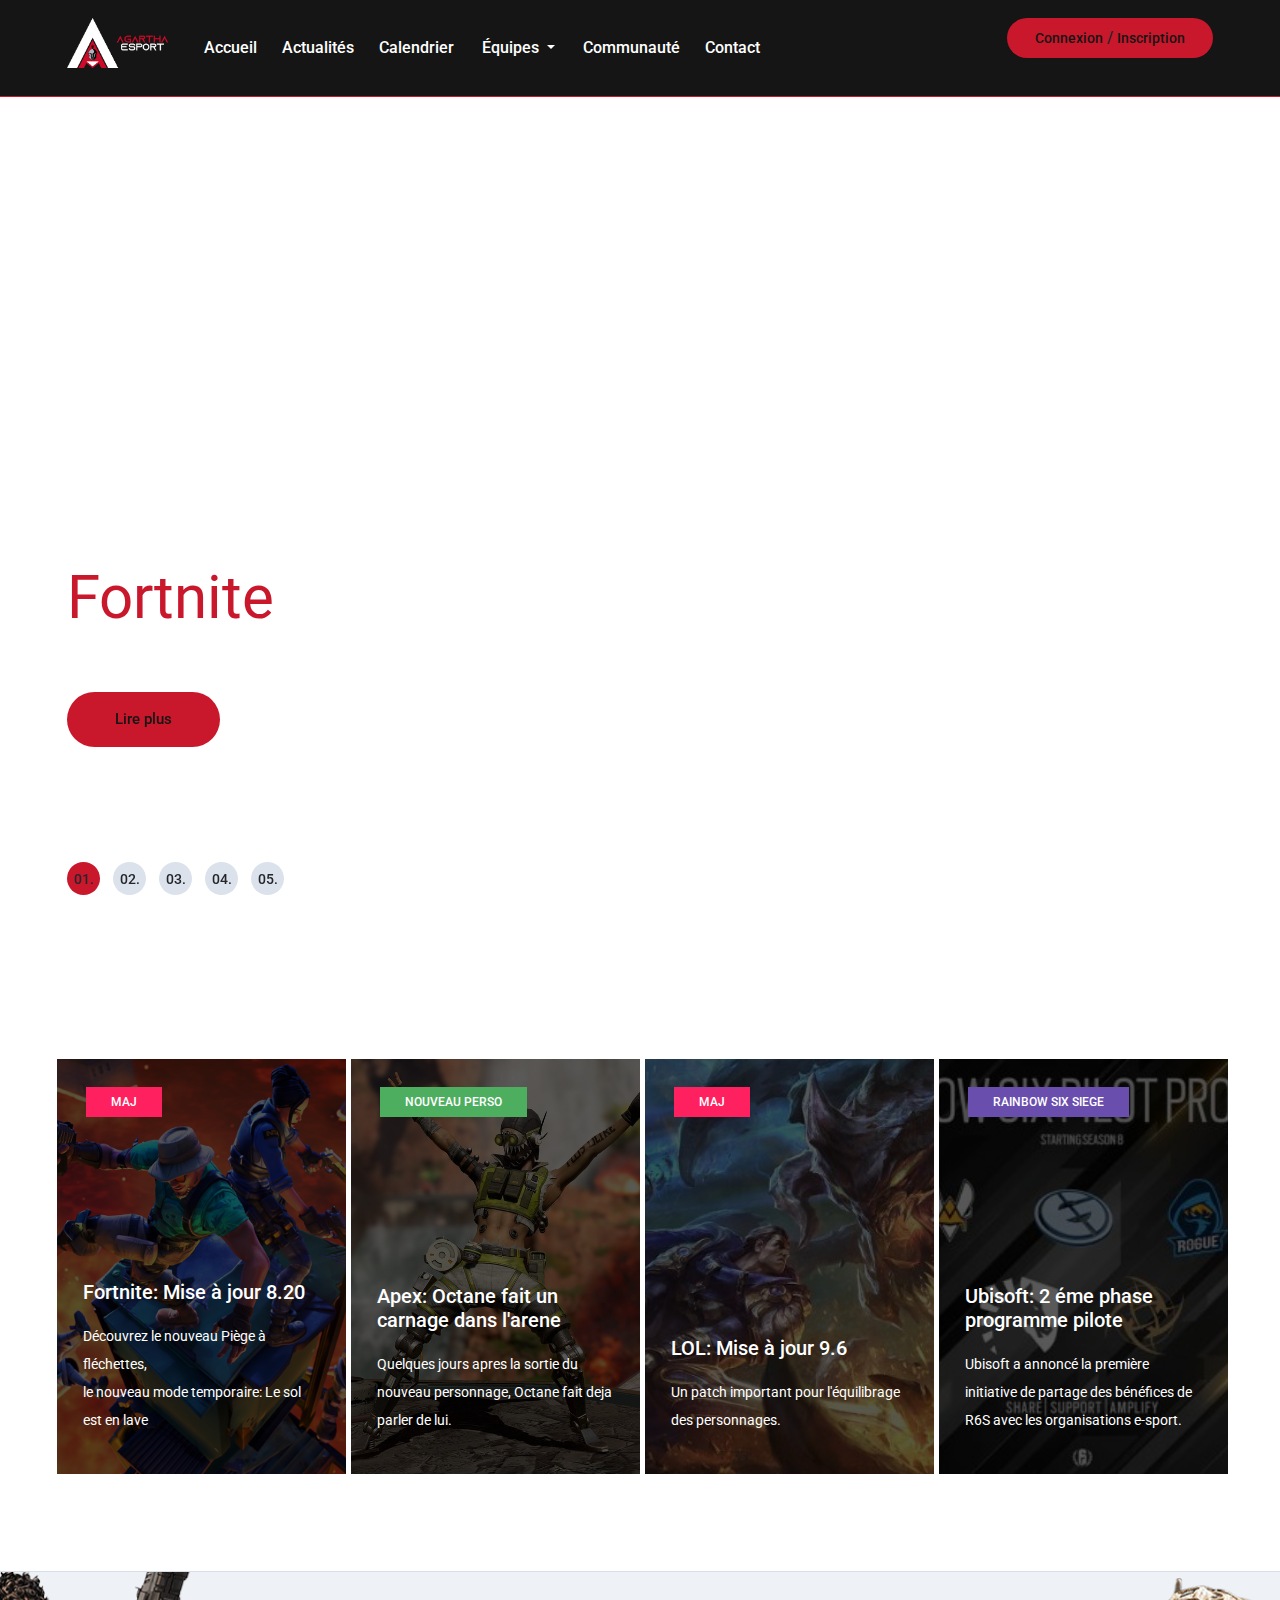
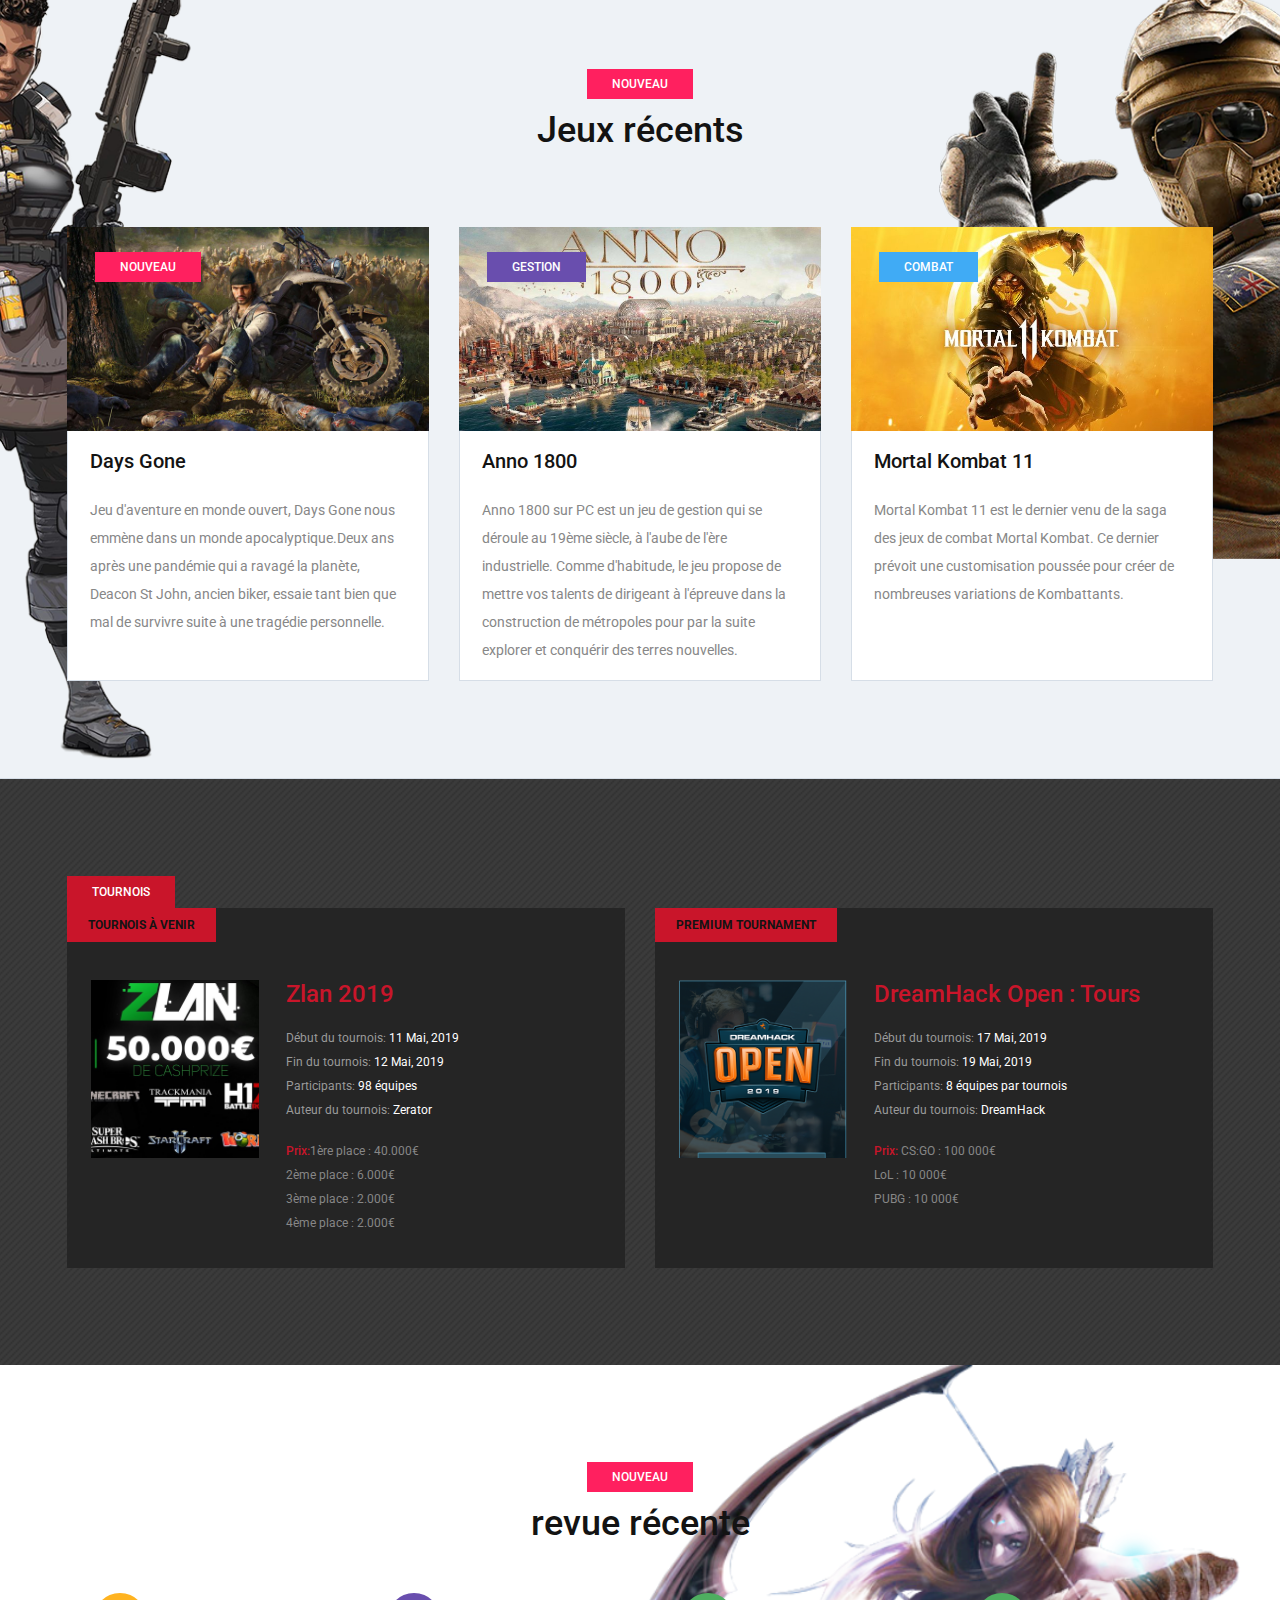
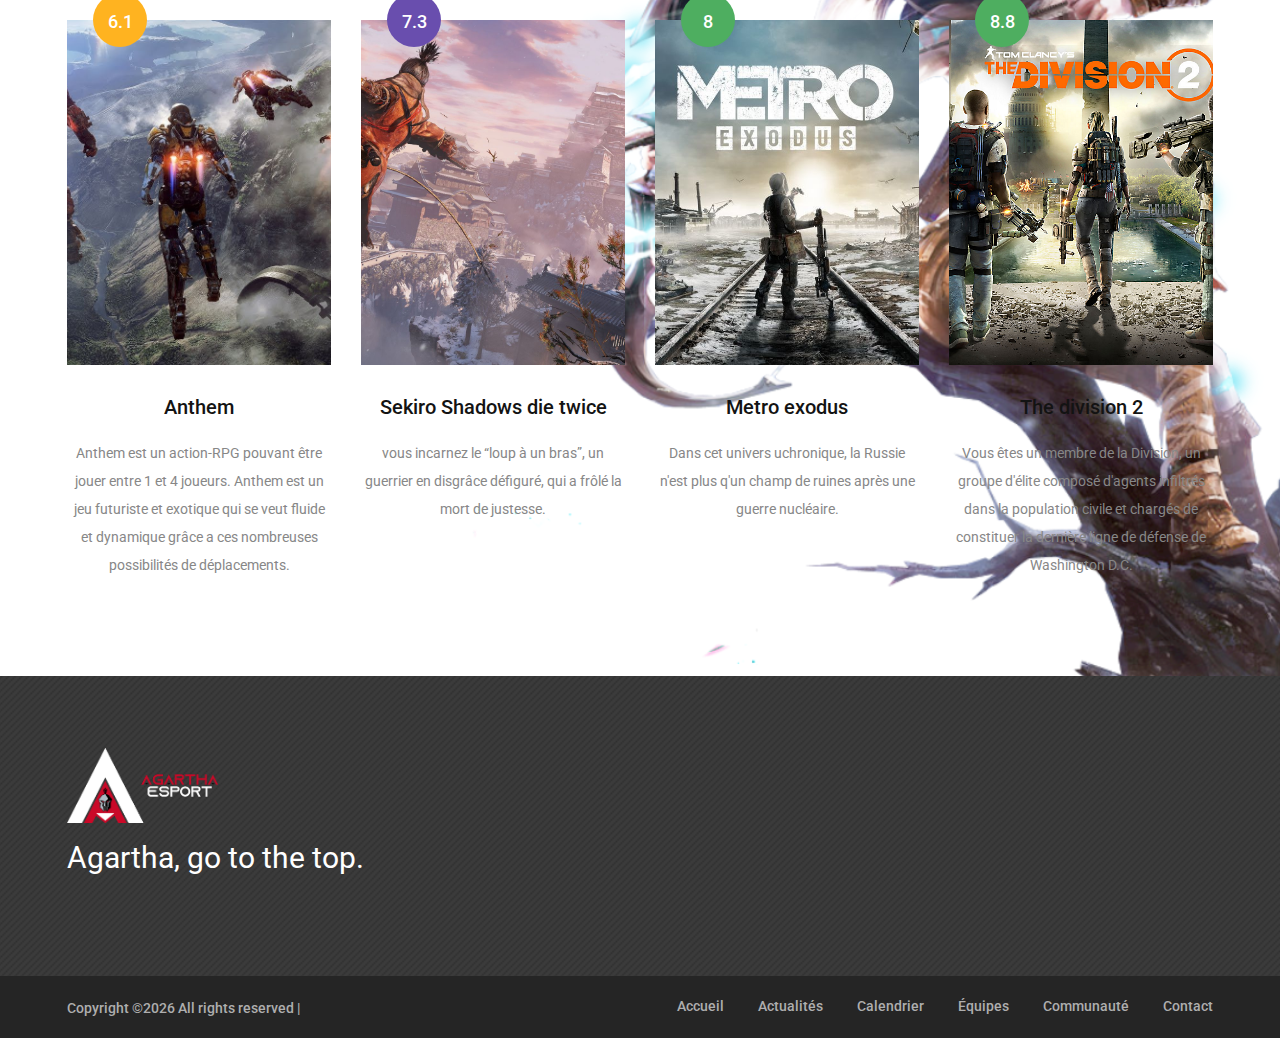
==== commit feb7b2b5: "correction bug" ====
--- a/index.html
+++ b/index.html
@@ -78,7 +78,6 @@
 								<a class="dropdown-item dd-items" href="#">Team R6</a>
 							</div>
 						</li>
-						<li class="nav-item"><a href="equipe.html">Équipes</a></li>
 						<li class="nav-item"><a href="#">Communauté</a></li>
 						<li class="nav-item"><a href="contact.html">Contact</a></li>
 					</ul>
@@ -103,9 +102,8 @@
 				<div class="hs-item set-bg" data-setbg="img/Apex-legends.jpg">
 					<div class="hs-text">
 						<div class="container">
-							<h2> <span>Apex Legends</span>, le nouveau jeu phare</h2>
-							<p>Apex legend, ce nouveau carton du studio <i>respawn entertainment</i>, fait parler de lui depuis plusieurs semaine.<br> Enfin un concurrent prometteur ?<br>
-								Retrouver les <a href="#">streamers Agartha </a> pour du try hard et du fun. </p>
+							<h2> <span>Apex Legends</span>, les cheaters font fuir les joueurs </h2>
+							<p>Apex legend est en train de couler, seulement trois mois après la sortie du jeu et ses nombreux record d'audiences sur Twitch.</p>
 								<a href="#" class="site-btn">Lire plus</a>
 							</div>
 						</div>
@@ -206,116 +204,116 @@
 				<!-- Feature section end -->
 				
 				
-				<!-- Recent game section  -->
-				<section class="recent-game-section spad set-bg" data-setbg="img/apex-r6_banniere.png">
-					<div class="container">
-						<div class="section-title">
+					<!-- Recent game section  -->
+	<section class="recent-game-section spad set-bg" data-setbg="img/apex-r6_banniere.png">
+		<div class="container">
+			<div class="section-title">
+				<div class="cata new">nouveau</div>
+				<h2>Jeux récents</h2>
+			</div>
+			<div class="row">
+				<div class="col-lg-4 col-md-6">
+					<div class="recent-game-item">
+						<div class="rgi-thumb set-bg" data-setbg="img/recent-game/Daysgone.jpg">
 							<div class="cata new">nouveau</div>
-							<h2>Jeux récents</h2>
-						</div>
-						<div class="row">
-							<div class="col-lg-4 col-md-6">
-								<div class="recent-game-item">
-									<div class="rgi-thumb set-bg" data-setbg="img/recent-game/FarCryNewDawn.jpg">
-										<div class="cata new">nouveau</div>
-									</div>
-									<div class="rgi-content">
-										<h5>Far cry <i>New Dawn</i></h5>
-										<p>Dans ce tout dernier opus de la très célèbre franchise Far Cry, vous incarnez le dernier espoir de résistance dans un Hope County totalement transformé et post-apocalyptique.</p>
-										<!--<a href="#" class="comment">3 Comments</a>-->
-										<div class="rgi-extra">
-											<!--<div class="rgi-star"><img src="img/icons/star.png" alt=""></div>
-												<div class="rgi-heart"><img src="img/icons/heart.png" alt=""></div>-->
-											</div>
-										</div>
-									</div>	
-								</div>
-								<div class="col-lg-4 col-md-6">
-									<div class="recent-game-item">
-										<div class="rgi-thumb set-bg" data-setbg="img/recent-game/MetroExodus.jpg">
-											<div class="cata racing">FPS</div>
-										</div>
-										<div class="rgi-content">
-											<h5>Metro Exodus</h5>
-											<p>Metro Exodus est un FPS narratif spectaculaire développé par 4A Games. Il mélange combat, <br> infiltration, exploration et survival horror et propose l'un des univers les plus immersifs du jeu vidéo.</p>
-											<!--<a href="#" class="comment">3 Comments</a>-->
-											<div class="rgi-extra">
-												<!--<div class="rgi-star"><img src="img/icons/star.png" alt=""></div>
-													<div class="rgi-heart"><img src="img/icons/heart.png" alt=""></div>-->
-												</div>
-											</div>
-										</div>	
-									</div>
-									<div class="col-lg-4 col-md-6">
-										<div class="recent-game-item">
-											<div class="rgi-thumb set-bg" data-setbg="img/recent-game/JumpForce.jpg">
-												<div class="cata adventure">Combat</div>
-											</div>
-											<div class="rgi-content">
-												<h5>Jump Force</h5>
-												<p>Pour la première fois, les héros des plus célèbres manga sont jetés dans un tout nouveau champ de bataille: notre monde.<br> S'unissant pour combattre la menace la plus dangereuse, la Jump Force supportera le destin de toute l'humanité.</p>
-												<!--<a href="#" class="comment">3 Comments</a>-->
-												<div class="rgi-extra">
-													<!--<div class="rgi-star"><img src="img/icons/star.png" alt=""></div>
-														<div class="rgi-heart"><img src="img/icons/heart.png" alt=""></div>-->
-													</div>
-												</div>
-											</div>	
-										</div>
-									</div>
-								</div>
-							</section>
-							<!-- Recent game section end -->
+						</div>
+						<div class="rgi-content">
+							<h5>Days Gone</h5>
+							<p>Jeu d'aventure en monde ouvert, Days Gone nous emmène dans un monde apocalyptique.Deux ans après une pandémie qui a ravagé la planète, Deacon St John, ancien biker, essaie tant bien que mal de survivre suite à une tragédie personnelle.</p>
+							<!--<a href="#" class="comment">3 Comments</a>-->
+							<div class="rgi-extra">
+								<!--<div class="rgi-star"><img src="img/icons/star.png" alt=""></div>
+								<div class="rgi-heart"><img src="img/icons/heart.png" alt=""></div>-->
+							</div>
+						</div>
+					</div>	
+				</div>
+				<div class="col-lg-4 col-md-6">
+					<div class="recent-game-item">
+						<div class="rgi-thumb set-bg" data-setbg="img/recent-game/anno1800.jpg">
+							<div class="cata racing">Gestion</div>
+						</div>
+						<div class="rgi-content">
+							<h5>Anno 1800</h5>
+							<p>Anno 1800 sur PC est un jeu de gestion qui se déroule au 19ème siècle, à l'aube de l'ère industrielle. Comme d'habitude, le jeu propose de mettre vos talents de dirigeant à l'épreuve dans la construction de métropoles pour par la suite explorer et conquérir des terres nouvelles.</p>
+							<!--<a href="#" class="comment">3 Comments</a>-->
+							<div class="rgi-extra">
+								<!--<div class="rgi-star"><img src="img/icons/star.png" alt=""></div>
+								<div class="rgi-heart"><img src="img/icons/heart.png" alt=""></div>-->
+							</div>
+						</div>
+					</div>	
+				</div>
+				<div class="col-lg-4 col-md-6">
+					<div class="recent-game-item">
+						<div class="rgi-thumb set-bg" data-setbg="img/recent-game/MK11.jpg">
+							<div class="cata adventure">Combat</div>
+						</div>
+						<div class="rgi-content">
+							<h5>Mortal Kombat 11</h5>
+							<p>Mortal Kombat 11 est le dernier venu de la saga des jeux de combat Mortal Kombat. Ce dernier prévoit une customisation poussée pour créer de nombreuses variations de Kombattants.</p>
+							<!--<a href="#" class="comment">3 Comments</a>-->
+							<div class="rgi-extra">
+								<!--<div class="rgi-star"><img src="img/icons/star.png" alt=""></div>
+								<div class="rgi-heart"><img src="img/icons/heart.png" alt=""></div>-->
+							</div>
+						</div>
+					</div>	
+				</div>
+			</div>
+		</div>
+	</section>
+	<!-- Recent game section end -->
 							
 							
 							<!-- Tournaments section -->
-							<section class="tournaments-section spad">
-								<div class="container">
-									<div class="tournament-title">Tournois</div>
-									<div class="row">
-										<div class="col-md-6">
-											<div class="tournament-item mb-4 mb-lg-0">
-												<div class="ti-notic">Tournois à venir</div>
-												<div class="ti-content">
-													<div class="ti-thumb set-bg" data-setbg="img/tournament/Zlan.jpg"></div>
-													<div class="ti-text">
-														<h4>Zlan 2019</h4>
-														<ul>
-															<li><span>Début du tournois:</span> 11 Mai, 2019</li>
-															<li><span>Fin du tournois:</span> 12 Mai, 2019</li>
-															<li><span>Participants:</span> 98 équipes</li>
-															<li><span>Auteur du tournois:</span> Zerator</li>
-														</ul>
-														<p><span>Prix:</span>1ère place : 40.000€<br>
-															2ème place : 6.000€<br>
-															3ème place : 2.000€ <br>
-															4ème place : 2.000€</p>
-														</div>
-													</div>
-												</div>
-											</div>
-											<div class="col-md-6">
-												<div class="tournament-item">
-													<div class="ti-notic">Premium Tournament</div>
-													<div class="ti-content">
-														<div class="ti-thumb set-bg" data-setbg="img/tournament/Nantarena.jpg"></div>
-														<div class="ti-text">
-															<h4>Nantarena</h4>
-															<ul>
-																<li><span>Début du tournois:</span> 6 Avril, 2019</li>
-																<li><span>Fin du tournois:</span> 7 Avril, 2019</li>
-																<li><span>Participants:</span> 32 équipes</li>
-																<li><span>Auteur du tournois:</span> Polytech</li>
-															</ul>
-															<p><span>Prix:</span> 1ère place : 1000€ <br> 2ème place : 500€ <br> 3ème place : 375€<br></p>
-														</div>
-													</div>
-												</div>
-											</div>
-										</div>
-									</div>
-								</section>
-								<!-- Tournaments section bg -->
+	<section class="tournaments-section spad">
+		<div class="container">
+			<div class="tournament-title">Tournois</div>
+			<div class="row">
+				<div class="col-md-6">
+					<div class="tournament-item mb-4 mb-lg-0">
+						<div class="ti-notic">Tournois à venir</div>
+						<div class="ti-content">
+							<div class="ti-thumb set-bg" data-setbg="img/tournament/Zlan.jpg"></div>
+							<div class="ti-text">
+								<h4>Zlan 2019</h4>
+								<ul>
+									<li><span>Début du tournois:</span> 11 Mai, 2019</li>
+									<li><span>Fin du tournois:</span> 12 Mai, 2019</li>
+									<li><span>Participants:</span> 98 équipes</li>
+									<li><span>Auteur du tournois:</span> Zerator</li>
+								</ul>
+								<p><span>Prix:</span>1ère place : 40.000€<br>
+									2ème place : 6.000€<br>
+									3ème place : 2.000€ <br>
+									4ème place : 2.000€</p>
+							</div>
+						</div>
+					</div>
+				</div>
+				<div class="col-md-6">
+					<div class="tournament-item">
+						<div class="ti-notic">Premium Tournament</div>
+						<div class="ti-content">
+							<div class="ti-thumb set-bg" data-setbg="img/tournament/dhtours.png"></div>
+							<div class="ti-text">
+								<h4>DreamHack Open : Tours</h4>
+								<ul>
+									<li><span>Début du tournois:</span> 17 Mai, 2019</li>
+									<li><span>Fin du tournois:</span> 19 Mai, 2019</li>
+									<li><span>Participants:</span> 8 équipes par tournois</li>
+									<li><span>Auteur du tournois:</span> DreamHack</li>
+								</ul>
+								<p><span>Prix:</span> CS:GO : 100 000€ <br> LoL : 10 000€ <br> PUBG : 10 000€<br></p>
+							</div>
+						</div>
+					</div>
+				</div>
+			</div>
+		</div>
+	</section>
+	<!-- Tournaments section bg -->
 								
 								
 								<!-- Review section -->
--- a/sass/style.css
+++ b/sass/style.css
@@ -10,7 +10,7 @@
 html,
 body {
   height: 100%;
-  font-family: 'Roboto', sans-serif;
+  font-family: "Roboto", sans-serif;
   -webkit-font-smoothing: antialiased;
   font-smoothing: antialiased;
 }
@@ -67,6 +67,11 @@
   outline: none;
 }
 
+.lienversblog {
+  color: black;
+  text-align: left;
+}
+
 a:hover,
 a:focus {
   text-decoration: none;
@@ -103,7 +108,16 @@
   padding-bottom: 97px;
 }
 
-.text-white h1, .text-white h2, .text-white h3, .text-white h4, .text-white h5, .text-white h6, .text-white p, .text-white span, .text-white li, .text-white a {
+.text-white h1,
+.text-white h2,
+.text-white h3,
+.text-white h4,
+.text-white h5,
+.text-white h6,
+.text-white p,
+.text-white span,
+.text-white li,
+.text-white a {
   color: #fff;
 }
 
@@ -343,7 +357,9 @@
   opacity: 0;
 }
 
-.hero-slider .owl-item.active .hs-item h2, .hero-slider .owl-item.active .hs-item p, .hero-slider .owl-item.active .hs-item .site-btn {
+.hero-slider .owl-item.active .hs-item h2,
+.hero-slider .owl-item.active .hs-item p,
+.hero-slider .owl-item.active .hs-item .site-btn {
   top: 0;
   opacity: 1;
 }
@@ -468,7 +484,7 @@
   left: 0;
   top: 0;
   background: #000;
-  opacity: .65;
+  opacity: 0.65;
 }
 
 .feature-item .cata {
@@ -493,7 +509,7 @@
 
 .feature-item .fi-content .fi-comment {
   font-size: 12px;
-  opacity: .54;
+  opacity: 0.54;
 }
 
 /*----------------------
@@ -517,7 +533,7 @@
   border: 1px solid #d6dee7;
   border-top: none;
   position: relative;
-  text-align: justify;
+  /*text-align: justify;*/
 }
 
 .recent-game-item .rgi-content h5 {
@@ -537,7 +553,8 @@
   width: 70px;
 }
 
-.recent-game-item .rgi-extra .rgi-star, .recent-game-item .rgi-extra .rgi-heart {
+.recent-game-item .rgi-extra .rgi-star,
+.recent-game-item .rgi-extra .rgi-heart {
   height: 35px;
   width: 35px;
   float: left;
@@ -876,7 +893,8 @@
   padding-top: 50px;
 }
 
-.site-pagination a, .site-pagination span {
+.site-pagination a,
+.site-pagination span {
   width: 33px;
   height: 33px;
   font-size: 14px;
@@ -893,7 +911,8 @@
   background: #c9152a;
 }
 
-.site-pagination.sp-style-2 a, .site-pagination.sp-style-2 span {
+.site-pagination.sp-style-2 a,
+.site-pagination.sp-style-2 span {
   background: #e5e5e5;
 }
 
@@ -984,7 +1003,8 @@
   width: 70px;
 }
 
-.single-blog-page .blog-thumb .rgi-extra .rgi-star, .single-blog-page .blog-thumb .rgi-extra .rgi-heart {
+.single-blog-page .blog-thumb .rgi-extra .rgi-star,
+.single-blog-page .blog-thumb .rgi-extra .rgi-heart {
   height: 35px;
   width: 35px;
   float: left;
@@ -1069,8 +1089,8 @@
   padding-top: 30px;
 }
 
-.comment-form input[type=text],
-.comment-form input[type=email],
+.comment-form input[type="text"],
+.comment-form input[type="email"],
 .comment-form textarea {
   width: 100%;
   height: 41px;
@@ -1407,7 +1427,8 @@
   .footer-menu li:first-child a {
     margin-left: 0;
   }
-  .footer-menu, .copyright {
+  .footer-menu,
+  .copyright {
     float: none;
   }
   .copyright {
@@ -1488,4 +1509,4 @@
     font-size: 40px;
   }
 }
-/*# sourceMappingURL=style.css.map */+/*# sourceMappingURL=style.css.map */
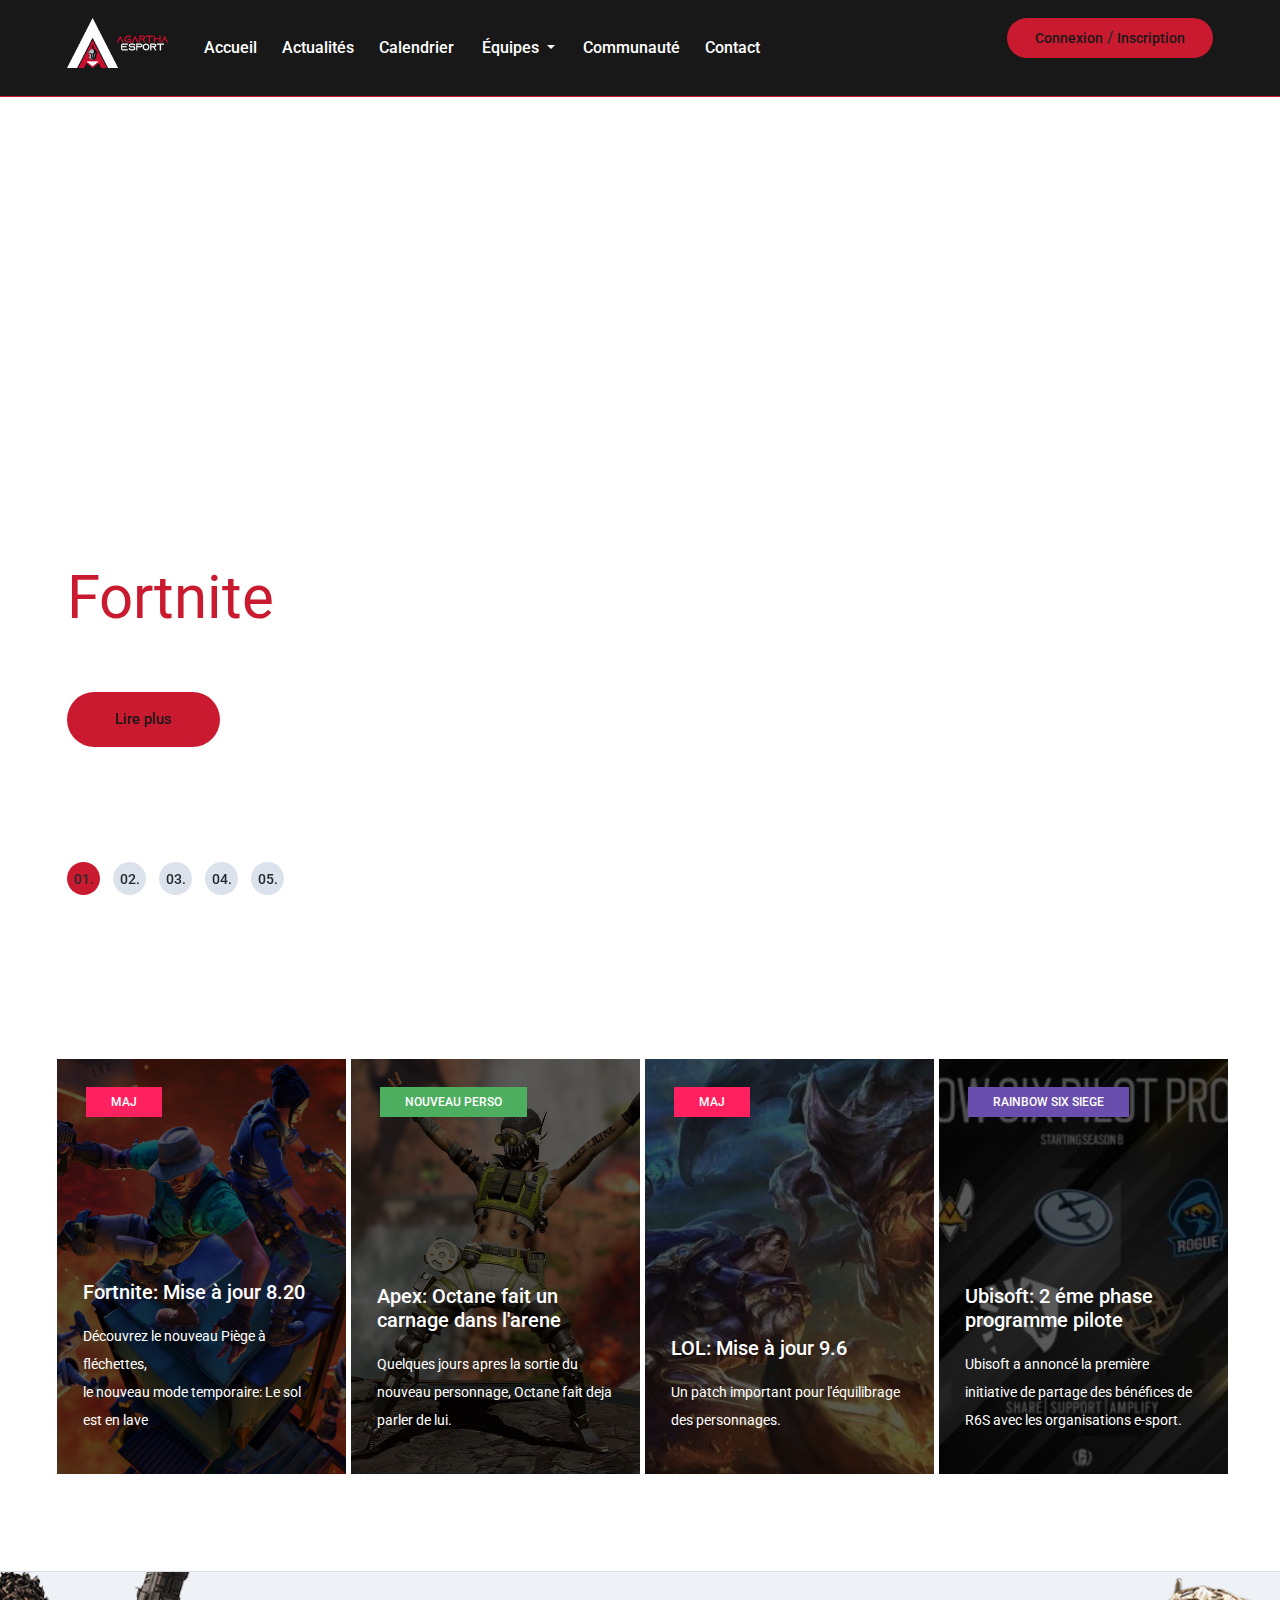
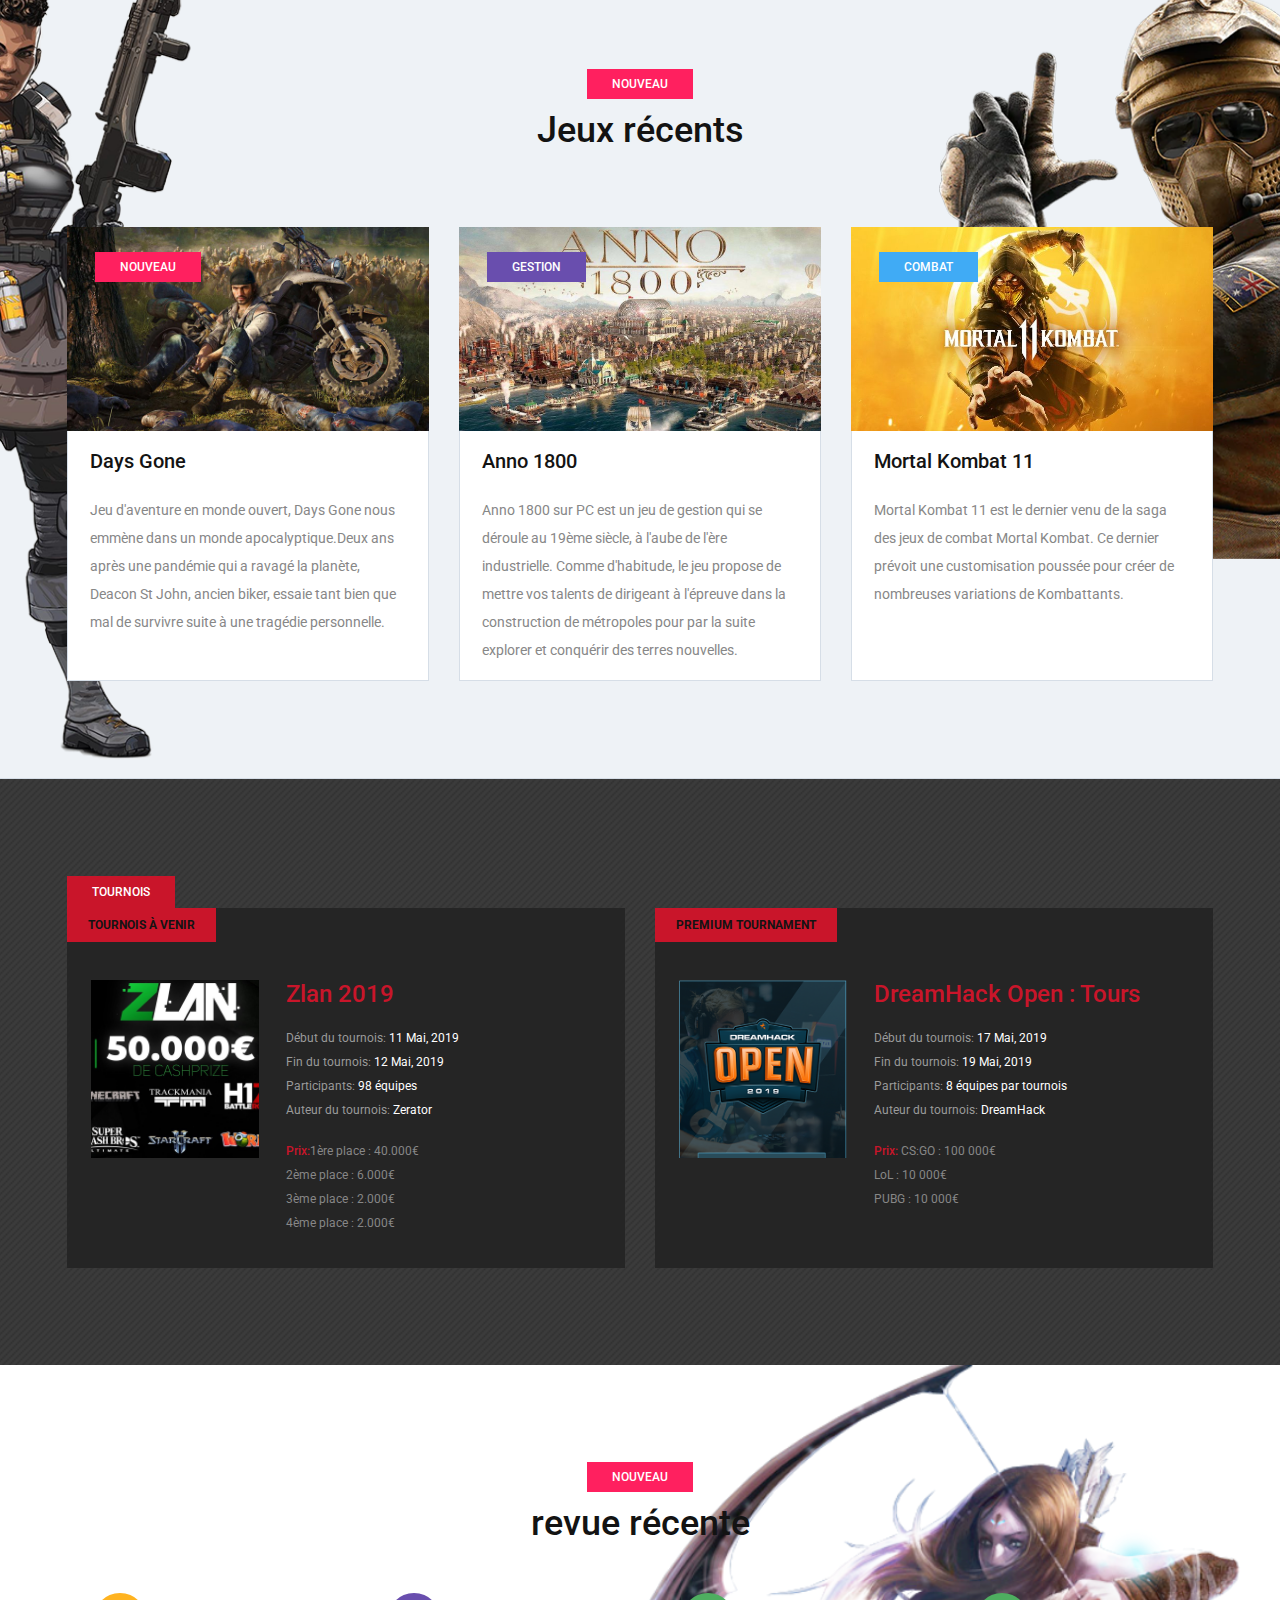
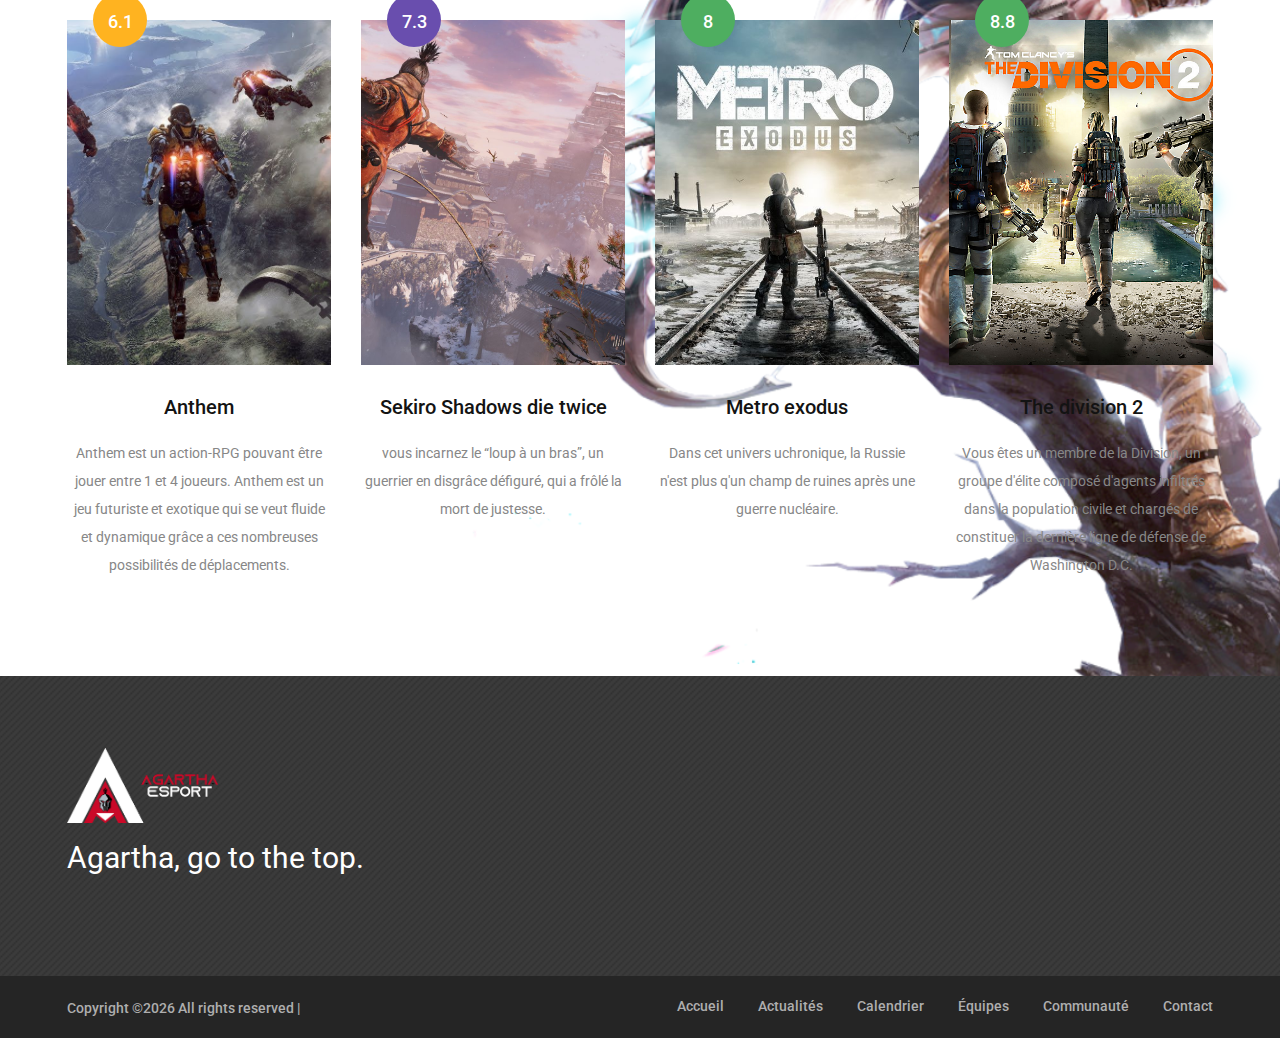
==== commit 2a10f87c: "suppression commentaire" ====
--- a/index.html
+++ b/index.html
@@ -46,22 +46,6 @@
 				<div class="nav-switch">
 					<i class="fa fa-bars"></i>
 				</div>
-				<!-- site menu -->
-				<!-- <nav class="navbar navbar-expand-lg">
-					<ul class="navbar-nav mr-auto">
-						<li class="nav-item dropdown">
-							<a class="nav-link dropdown-toggle" href="#" id="navbarDropdown" role="button" data-toggle="dropdown" aria-haspopup="true" aria-expanded="false">
-								équipes
-							</a>
-							<div class="dropdown-menu" aria-labelledby="navbarDropdown">
-								<a class="dropdown-item" href="equipe.html">team fortnite</a>
-								<a class="dropdown-item" href="#">team apex</a>
-								<a class="dropdown-item" href="#">team r6</a>
-							</div>
-						</li>
-					</ul>
-				</nav> -->
-				
 				
 				<nav class="main-menu	 navbar navbar-expand-lg">
 					<ul class="navbar-nav mr-auto">
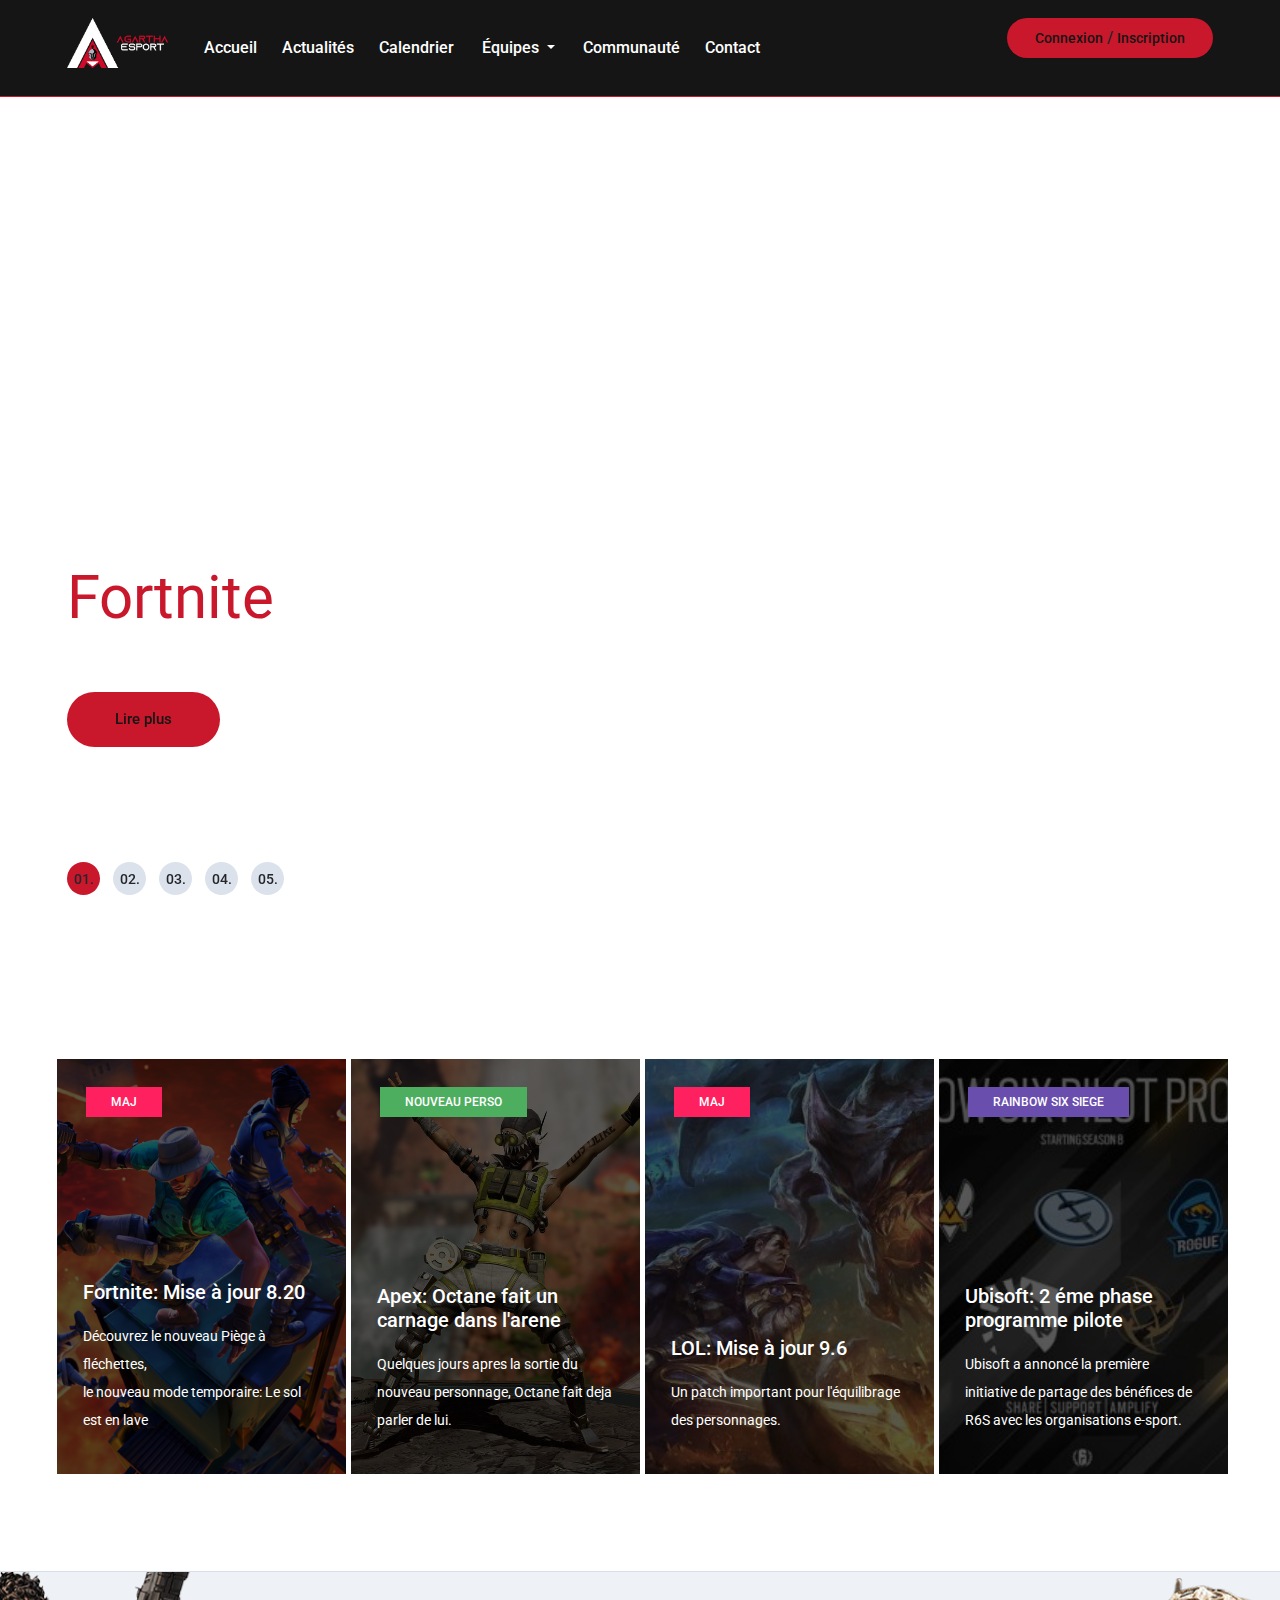
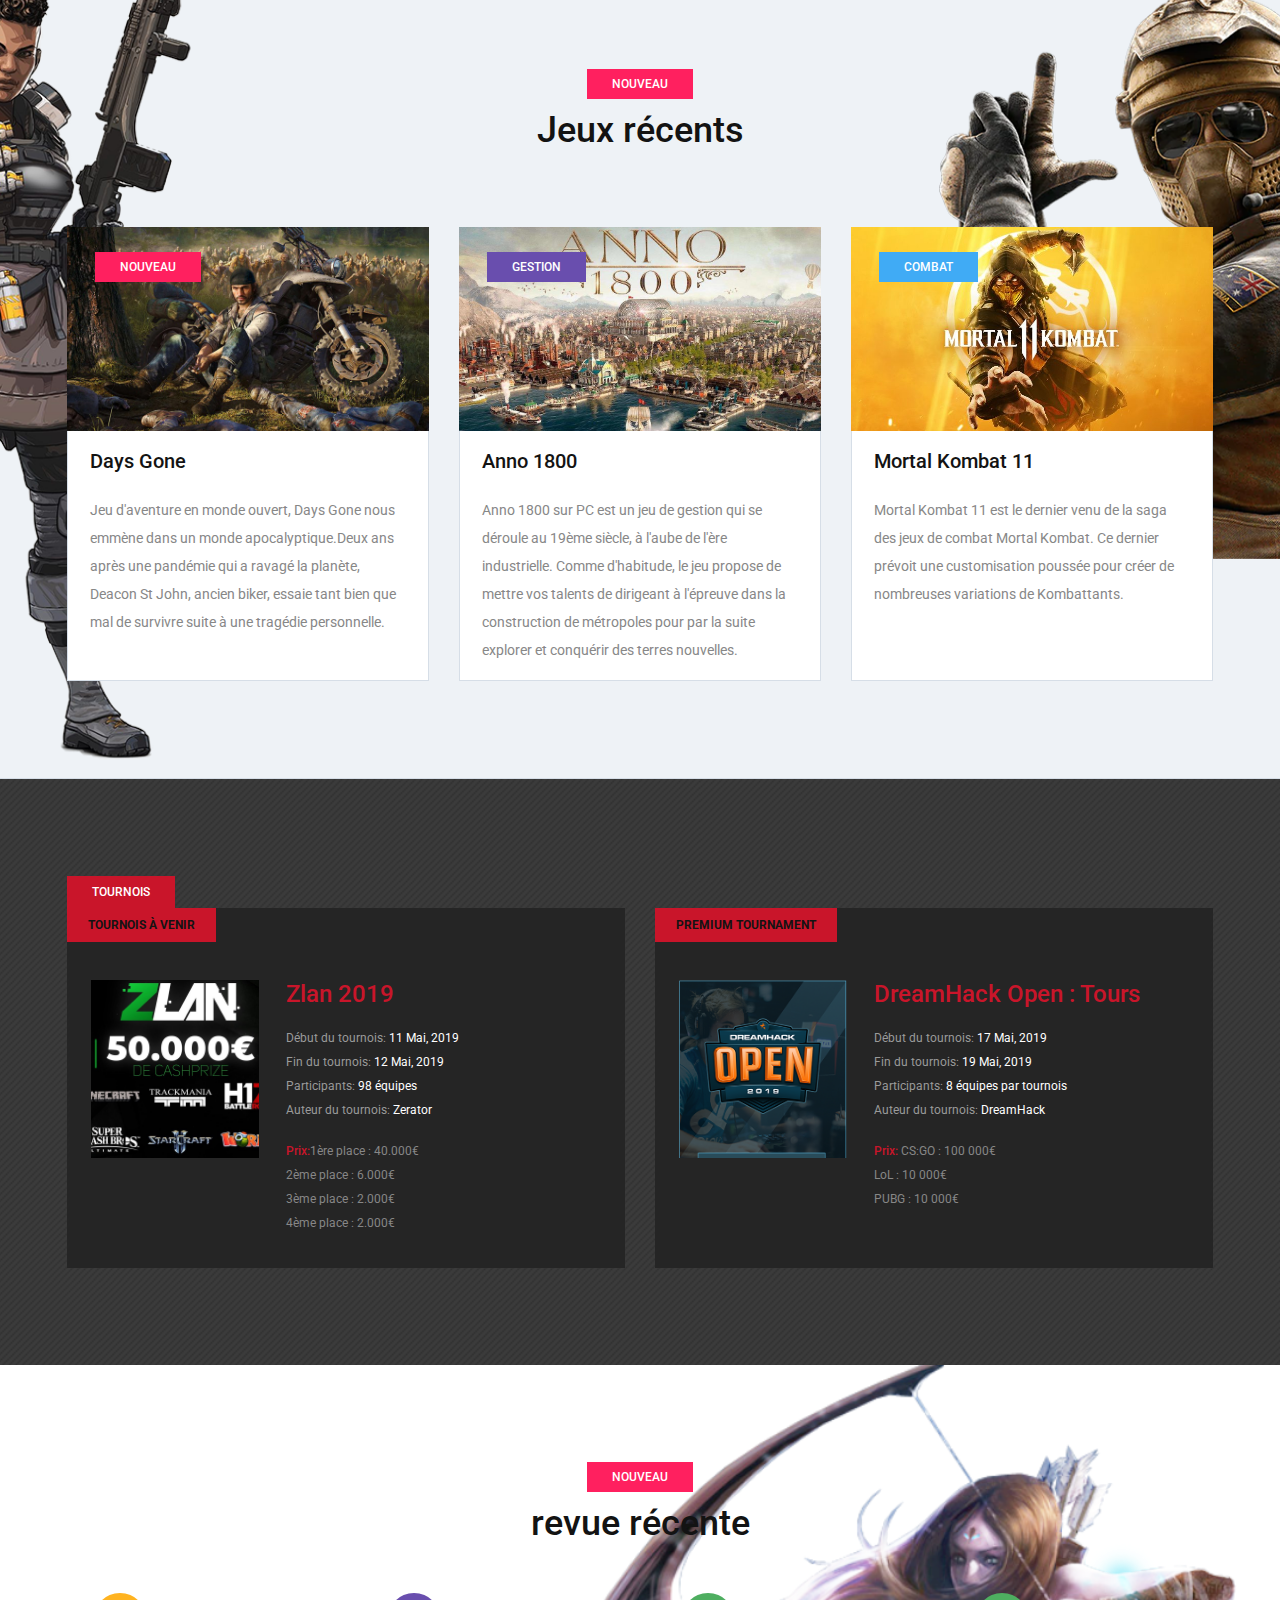
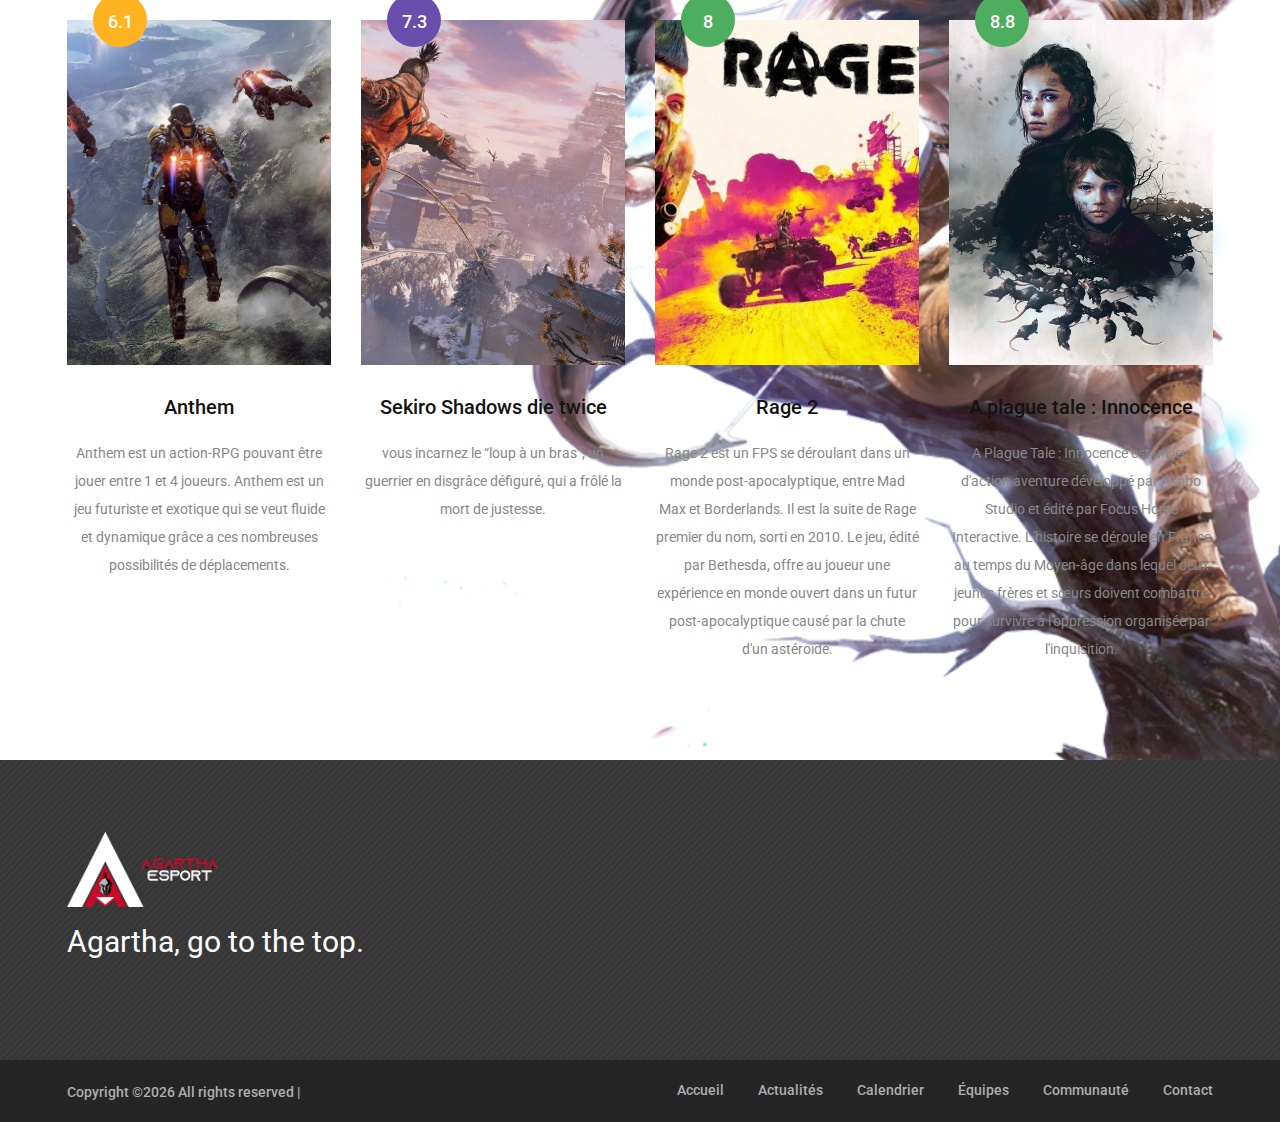
==== commit f8302472: "equipe & index modif" ====
--- a/index.html
+++ b/index.html
@@ -46,6 +46,22 @@
 				<div class="nav-switch">
 					<i class="fa fa-bars"></i>
 				</div>
+				<!-- site menu -->
+				<!-- <nav class="navbar navbar-expand-lg">
+					<ul class="navbar-nav mr-auto">
+						<li class="nav-item dropdown">
+							<a class="nav-link dropdown-toggle" href="#" id="navbarDropdown" role="button" data-toggle="dropdown" aria-haspopup="true" aria-expanded="false">
+								équipes
+							</a>
+							<div class="dropdown-menu" aria-labelledby="navbarDropdown">
+								<a class="dropdown-item" href="equipe.html">team fortnite</a>
+								<a class="dropdown-item" href="#">team apex</a>
+								<a class="dropdown-item" href="#">team r6</a>
+							</div>
+						</li>
+					</ul>
+				</nav> -->
+				
 				
 				<nav class="main-menu	 navbar navbar-expand-lg">
 					<ul class="navbar-nav mr-auto">
@@ -333,23 +349,23 @@
 											
 											<div class="col-lg-3 col-md-6">
 												<div class="review-item">
-													<div class="review-cover set-bg" data-setbg="img/review/metro-exodus.jpg">
+													<div class="review-cover set-bg" data-setbg="img/review/Rage2.jpg">
 														<div class="score green">8</div>
 													</div>
 													<div class="review-text">
-														<h5>Metro exodus </h5>
-														<p>Dans cet univers uchronique, la Russie n'est plus q'un champ de ruines après une guerre nucléaire.</p>
+														<h5>Rage 2</h5>
+														<p>Rage 2 est un FPS se déroulant dans un monde post-apocalyptique, entre Mad Max et Borderlands. Il est la suite de Rage premier du nom, sorti en 2010. Le jeu, édité par Bethesda, offre au joueur une expérience en monde ouvert dans un futur post-apocalyptique causé par la chute d'un astéroïde.</p>
 													</div>
 												</div>
 											</div>
 											<div class="col-lg-3 col-md-6">
 												<div class="review-item">
-													<div class="review-cover set-bg" data-setbg="img/review/the-division-2.png">
+													<div class="review-cover set-bg" data-setbg="img/review/a-plague-tale.jpg">
 														<div class="score green">8.8</div>
 													</div>
 													<div class="review-text">
-														<h5>The division 2</h5>
-														<p>Vous êtes un membre de la Division, un groupe d'élite composé d'agents infiltrés dans la population civile et chargés de constituer la dernière ligne de défense de Washington D.C.</p>
+														<h5>A plague tale : Innocence</h5>
+														<p>A Plague Tale : Innocence est un jeu d'action aventure développé par Asobo Studio et édité par Focus Home Interactive. L'histoire se déroule en France au temps du Moyen-âge dans lequel deux jeunes frères et sœurs doivent combattre pour survivre à l’oppression organisée par l'inquisition.</p>
 													</div>
 												</div>
 											</div>
--- a/sass/style.css
+++ b/sass/style.css
@@ -1255,6 +1255,14 @@
   margin-right: 20px;
 }
 
+.contact-form-warp {
+  margin-bottom: 70px;
+}
+
+.description {
+  font-size: 15px;
+}
+
 /*------------------
 Responsive
 ---------------------*/
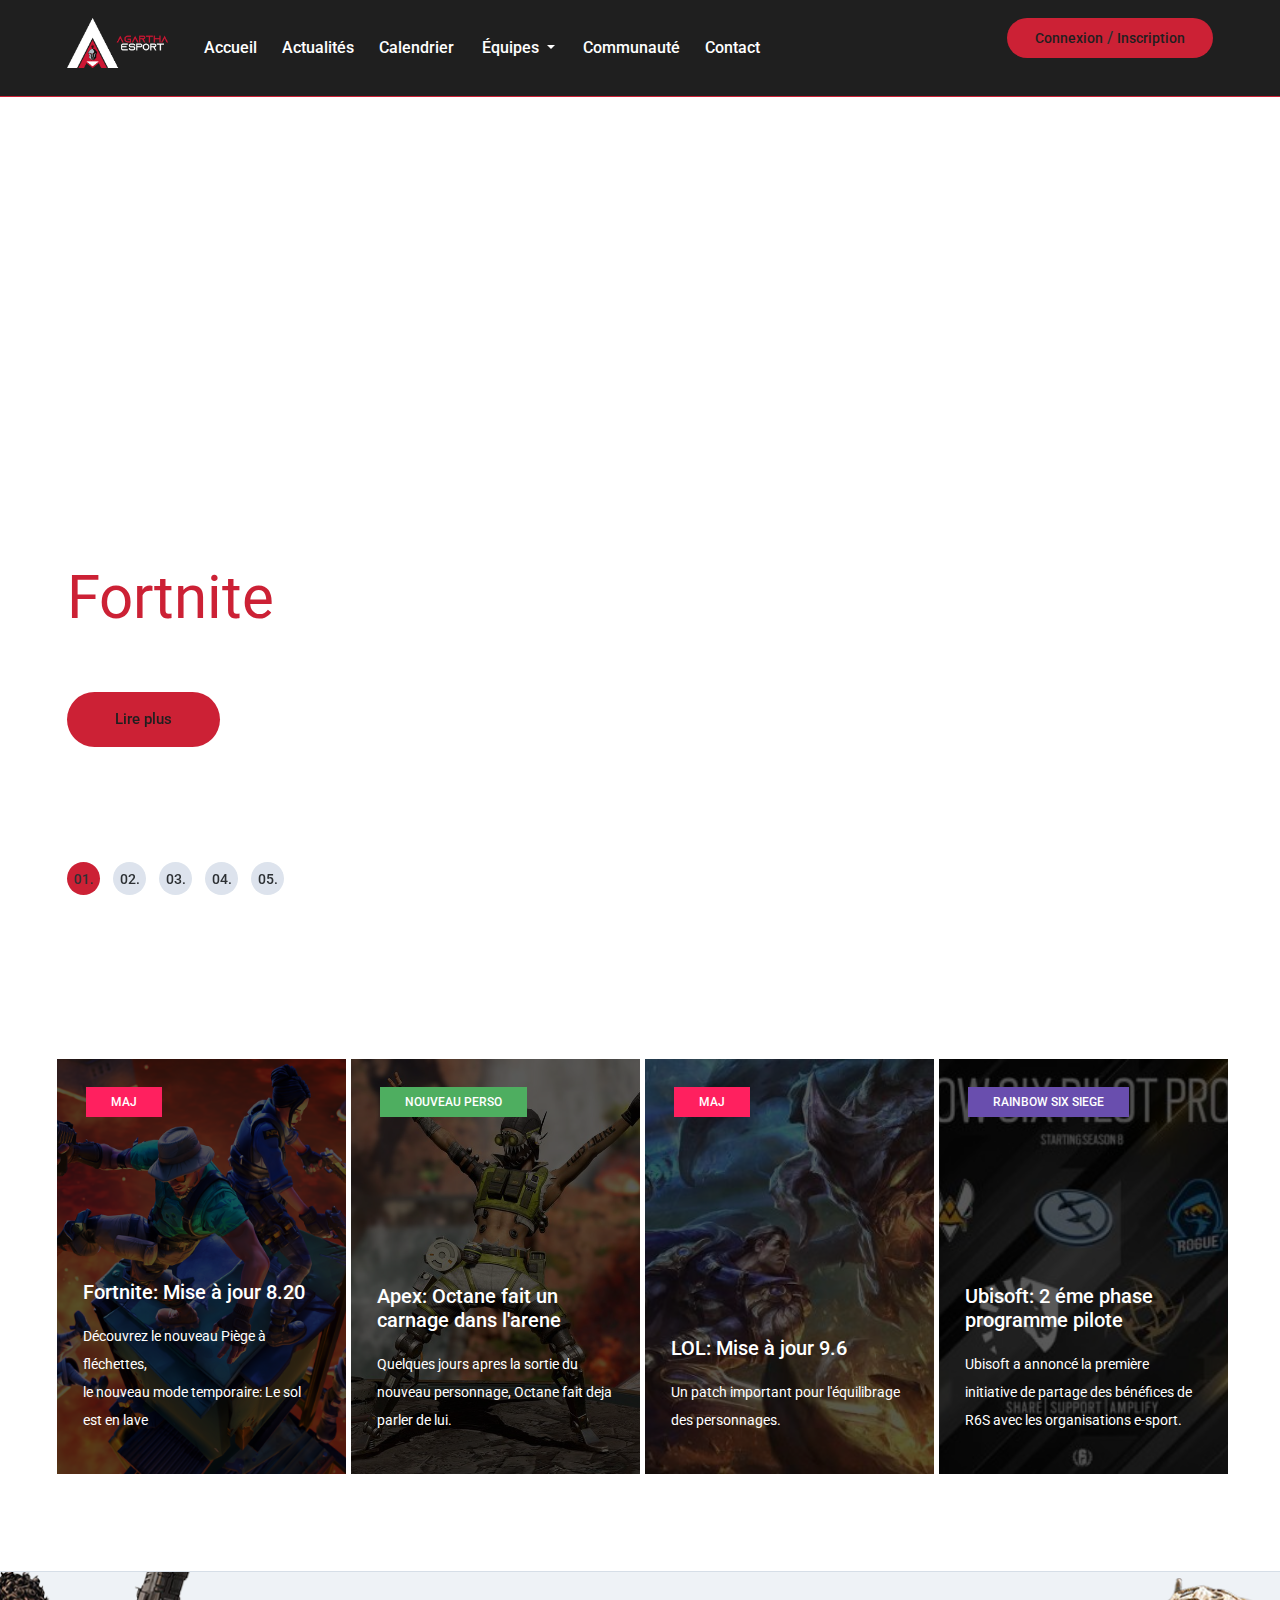
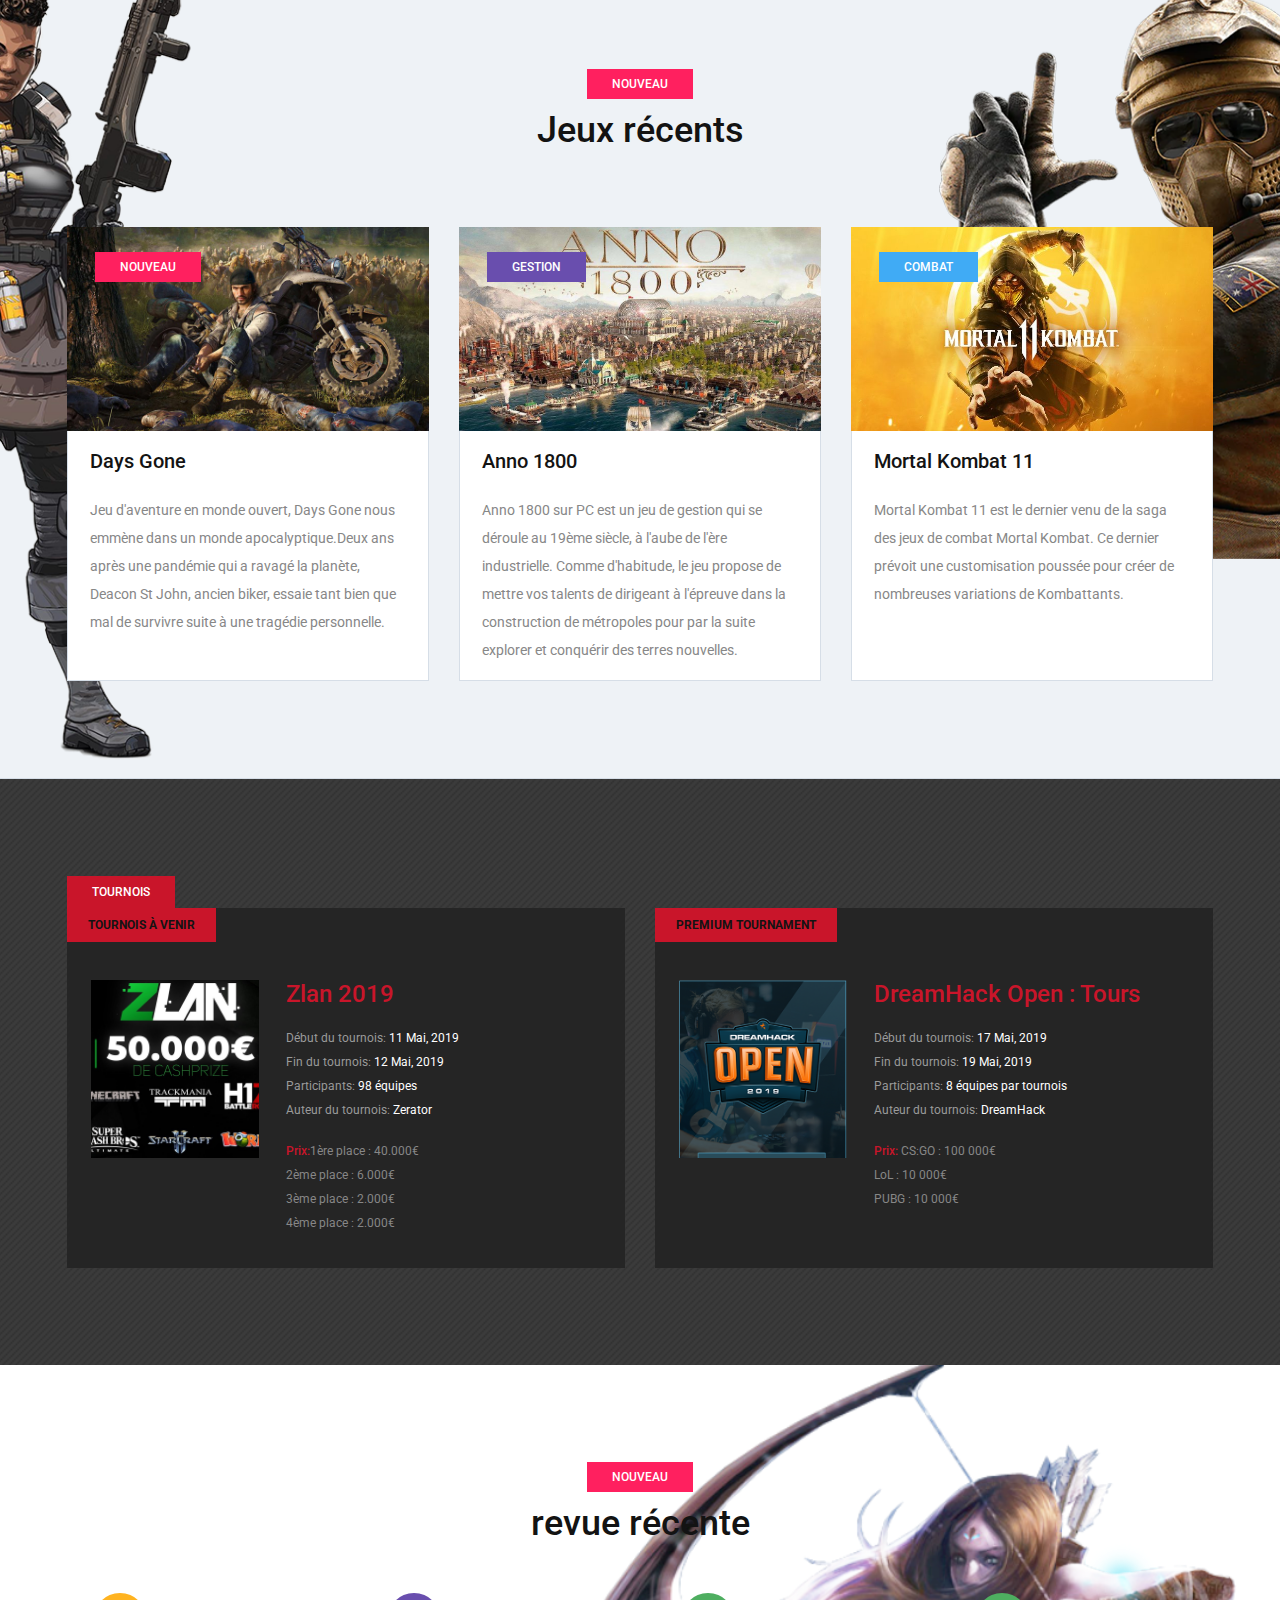
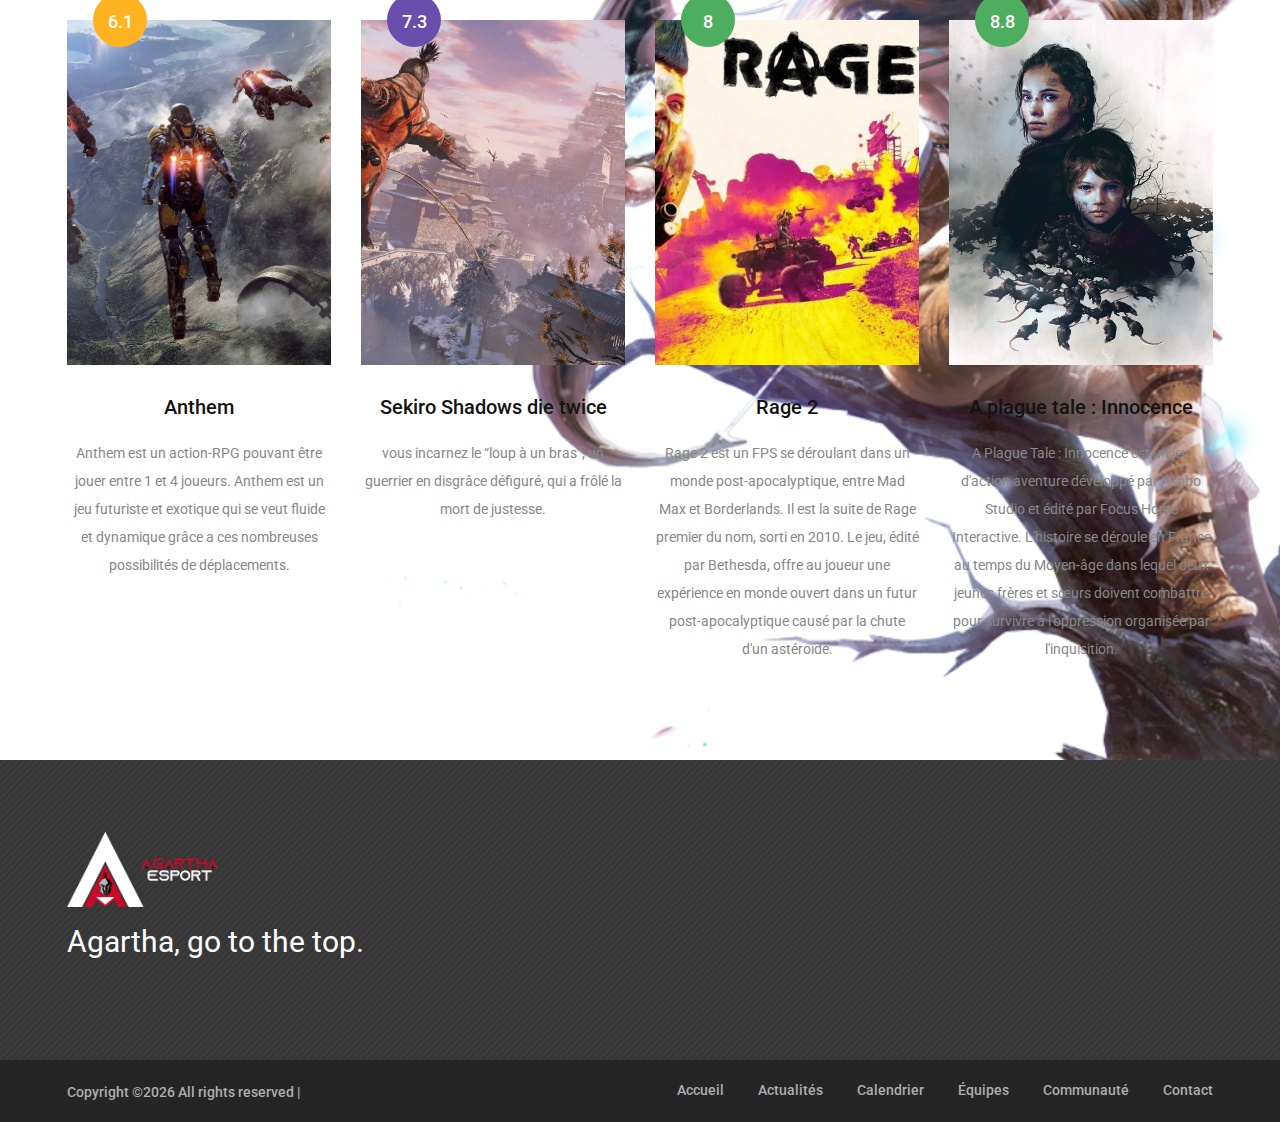
==== commit ee426ef6: "Merge branch 'master' of https://github.com/drouet-djimy/site-agartha" ====
--- a/index.html
+++ b/index.html
@@ -46,22 +46,6 @@
 				<div class="nav-switch">
 					<i class="fa fa-bars"></i>
 				</div>
-				<!-- site menu -->
-				<!-- <nav class="navbar navbar-expand-lg">
-					<ul class="navbar-nav mr-auto">
-						<li class="nav-item dropdown">
-							<a class="nav-link dropdown-toggle" href="#" id="navbarDropdown" role="button" data-toggle="dropdown" aria-haspopup="true" aria-expanded="false">
-								équipes
-							</a>
-							<div class="dropdown-menu" aria-labelledby="navbarDropdown">
-								<a class="dropdown-item" href="equipe.html">team fortnite</a>
-								<a class="dropdown-item" href="#">team apex</a>
-								<a class="dropdown-item" href="#">team r6</a>
-							</div>
-						</li>
-					</ul>
-				</nav> -->
-				
 				
 				<nav class="main-menu	 navbar navbar-expand-lg">
 					<ul class="navbar-nav mr-auto">
